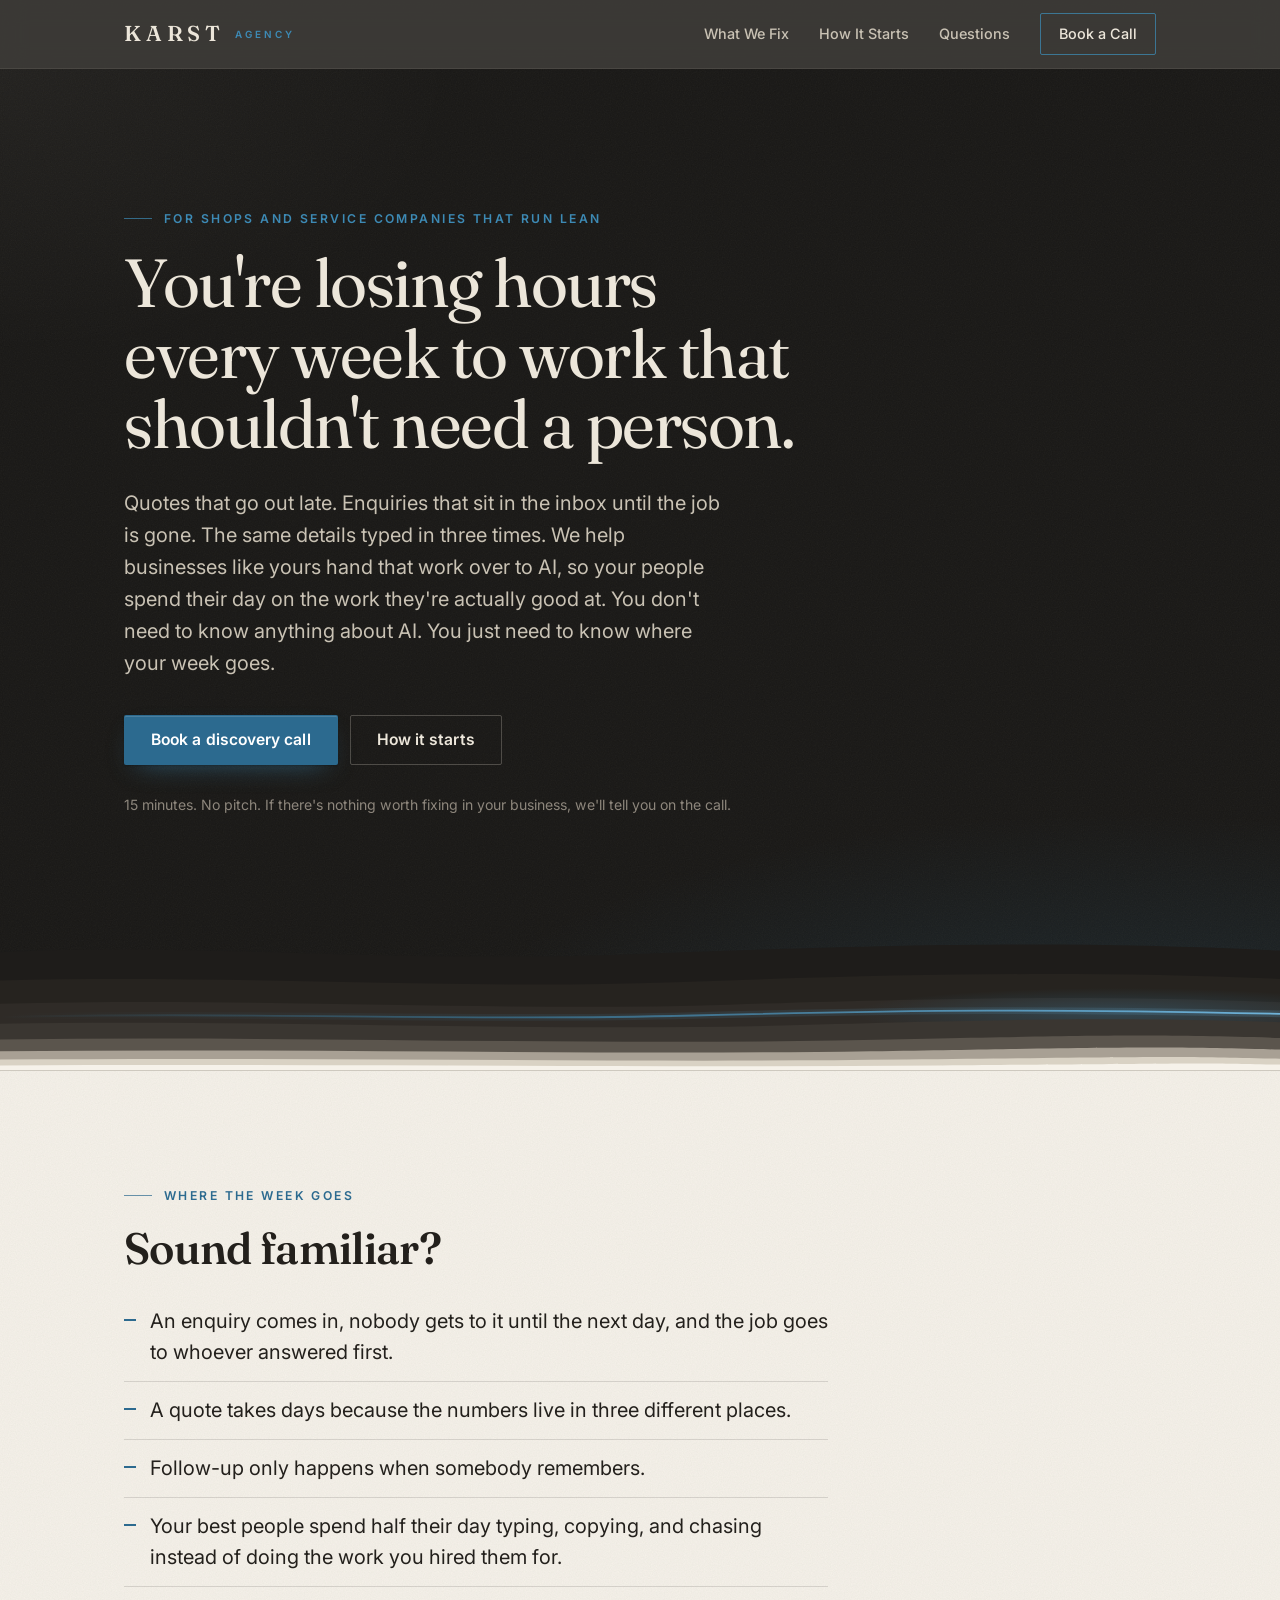
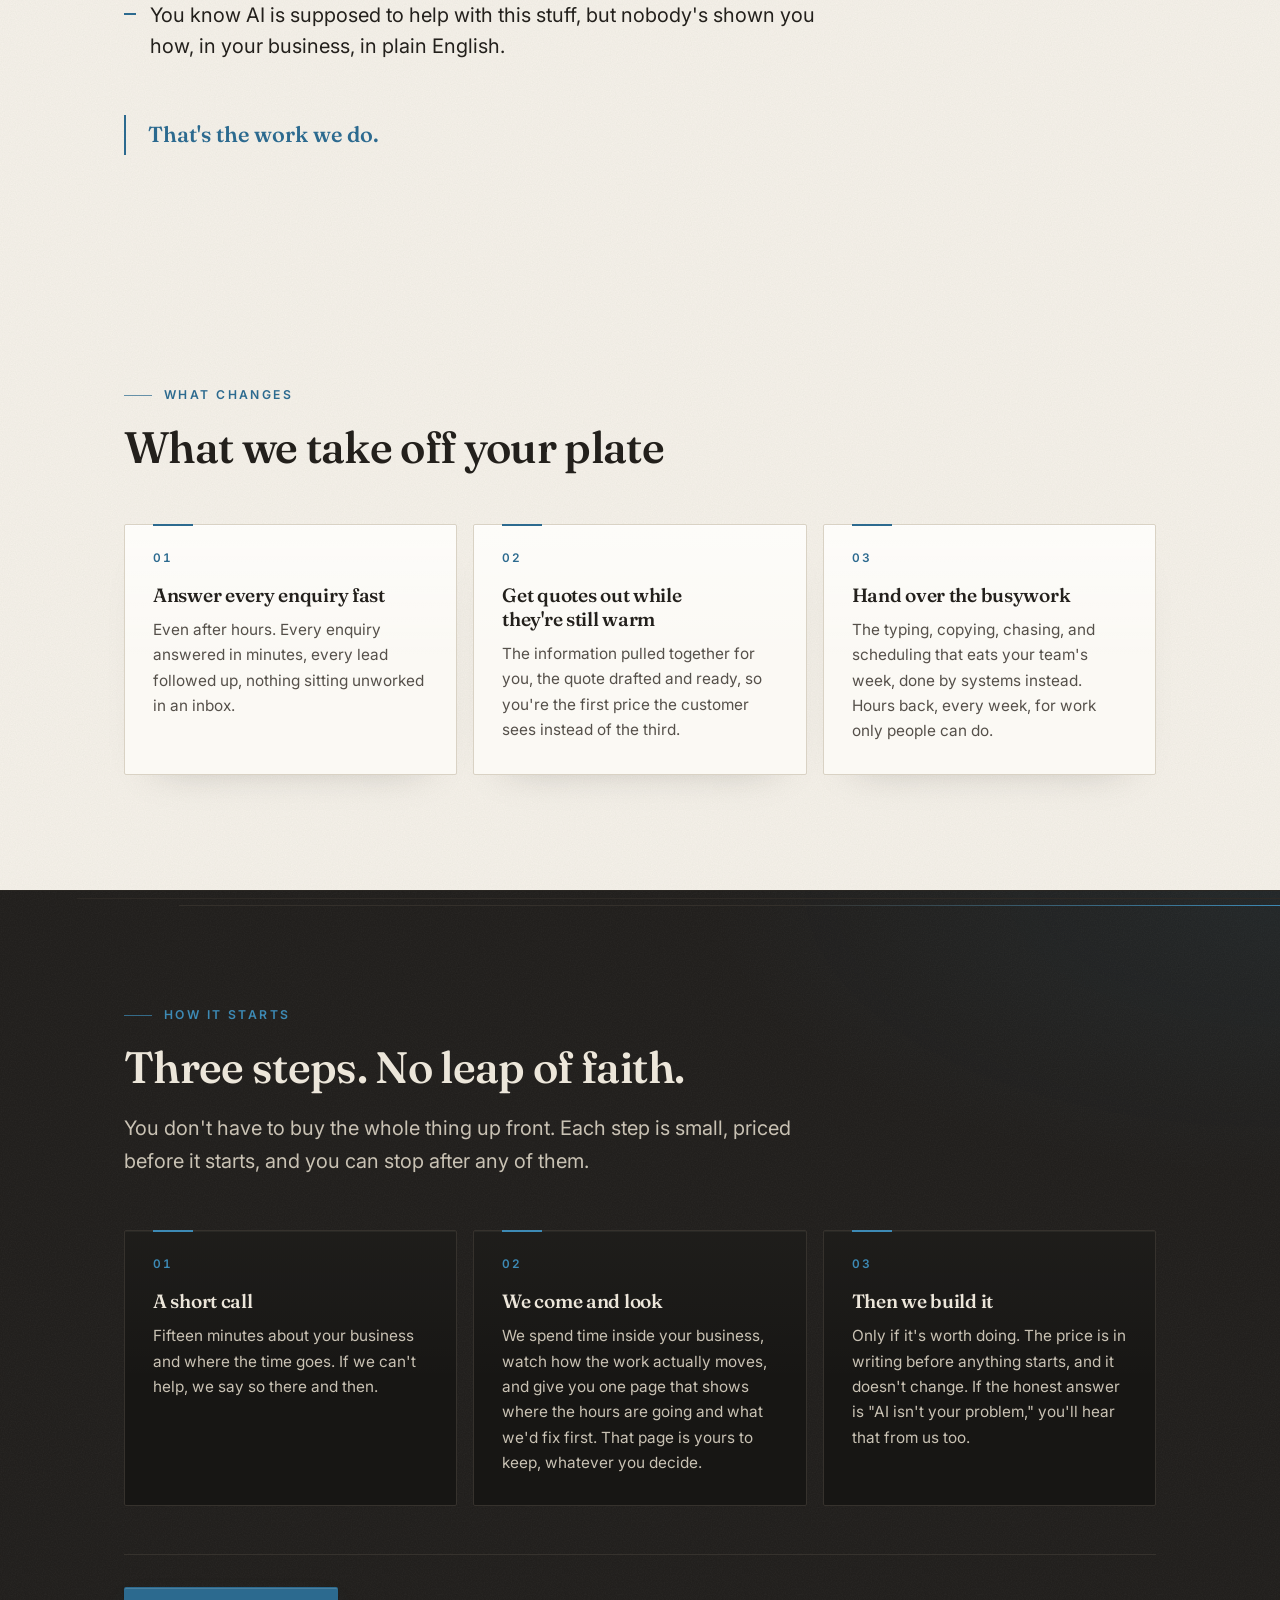
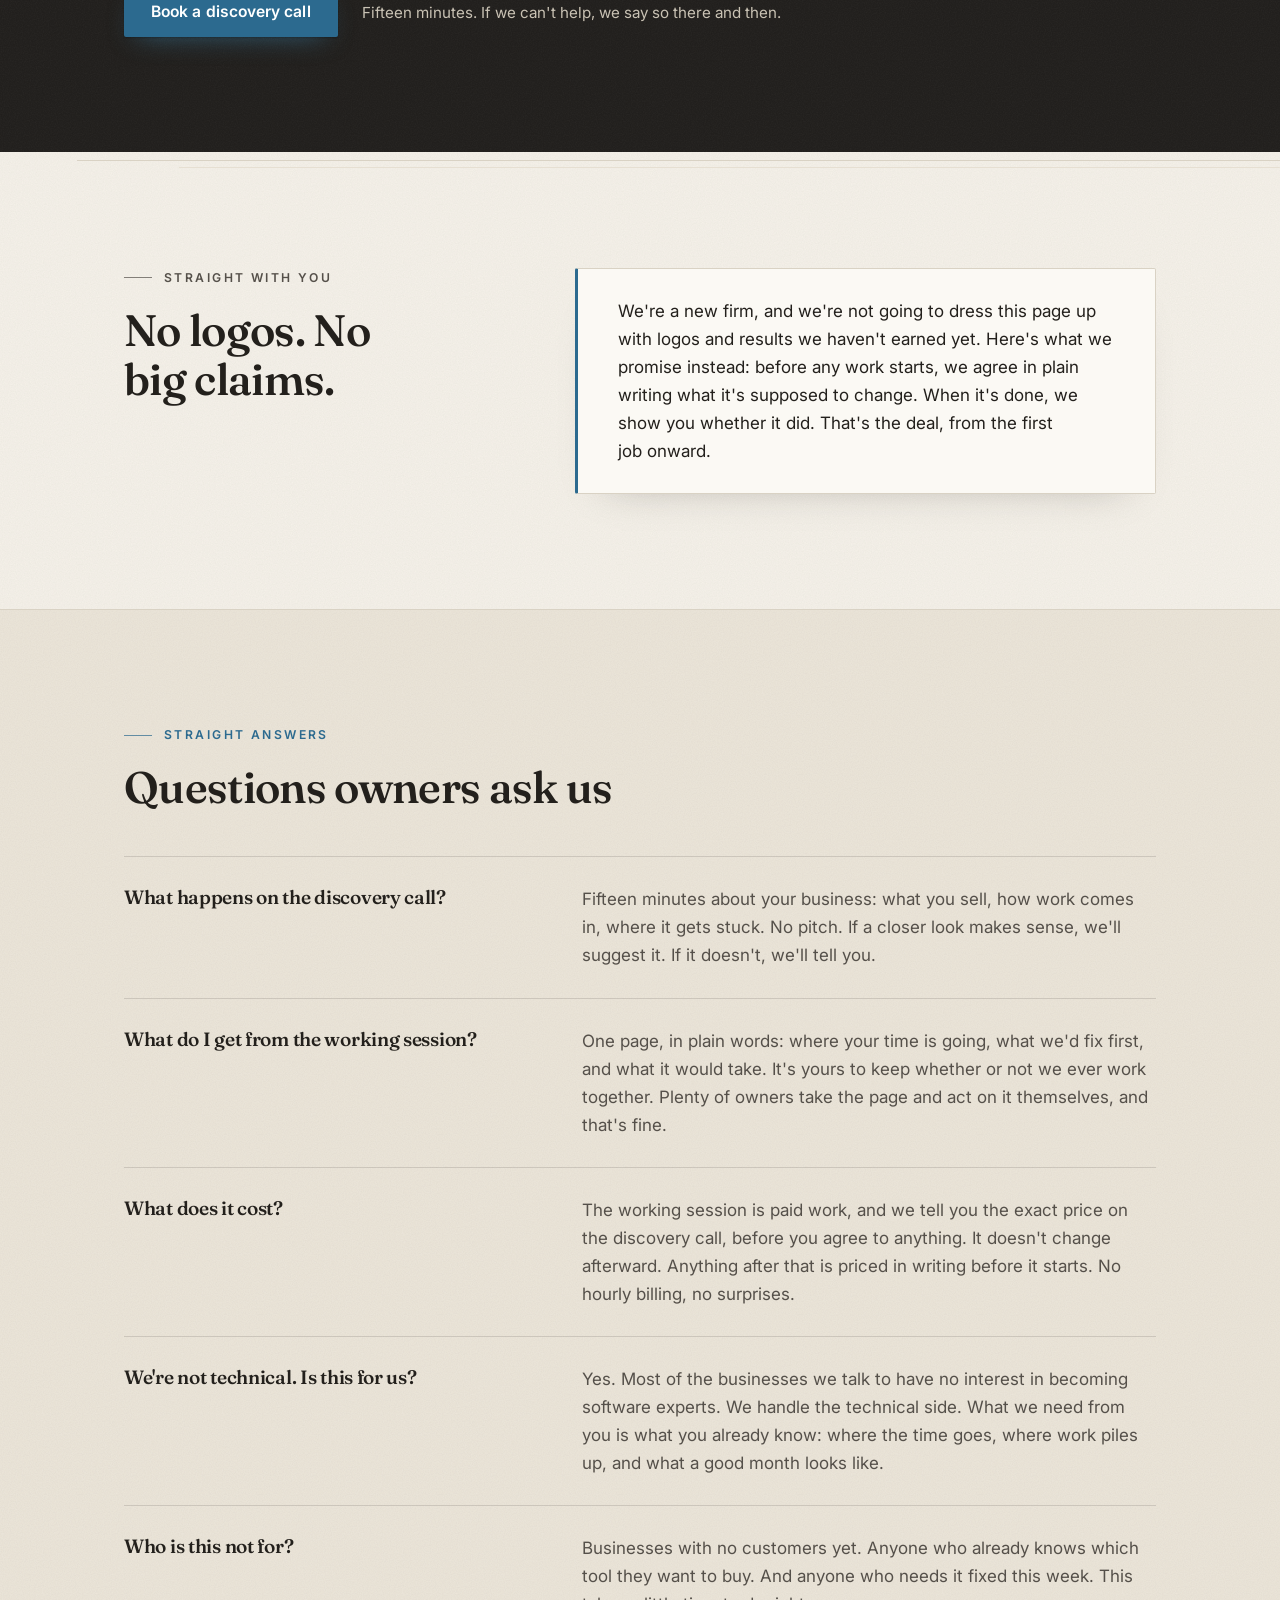
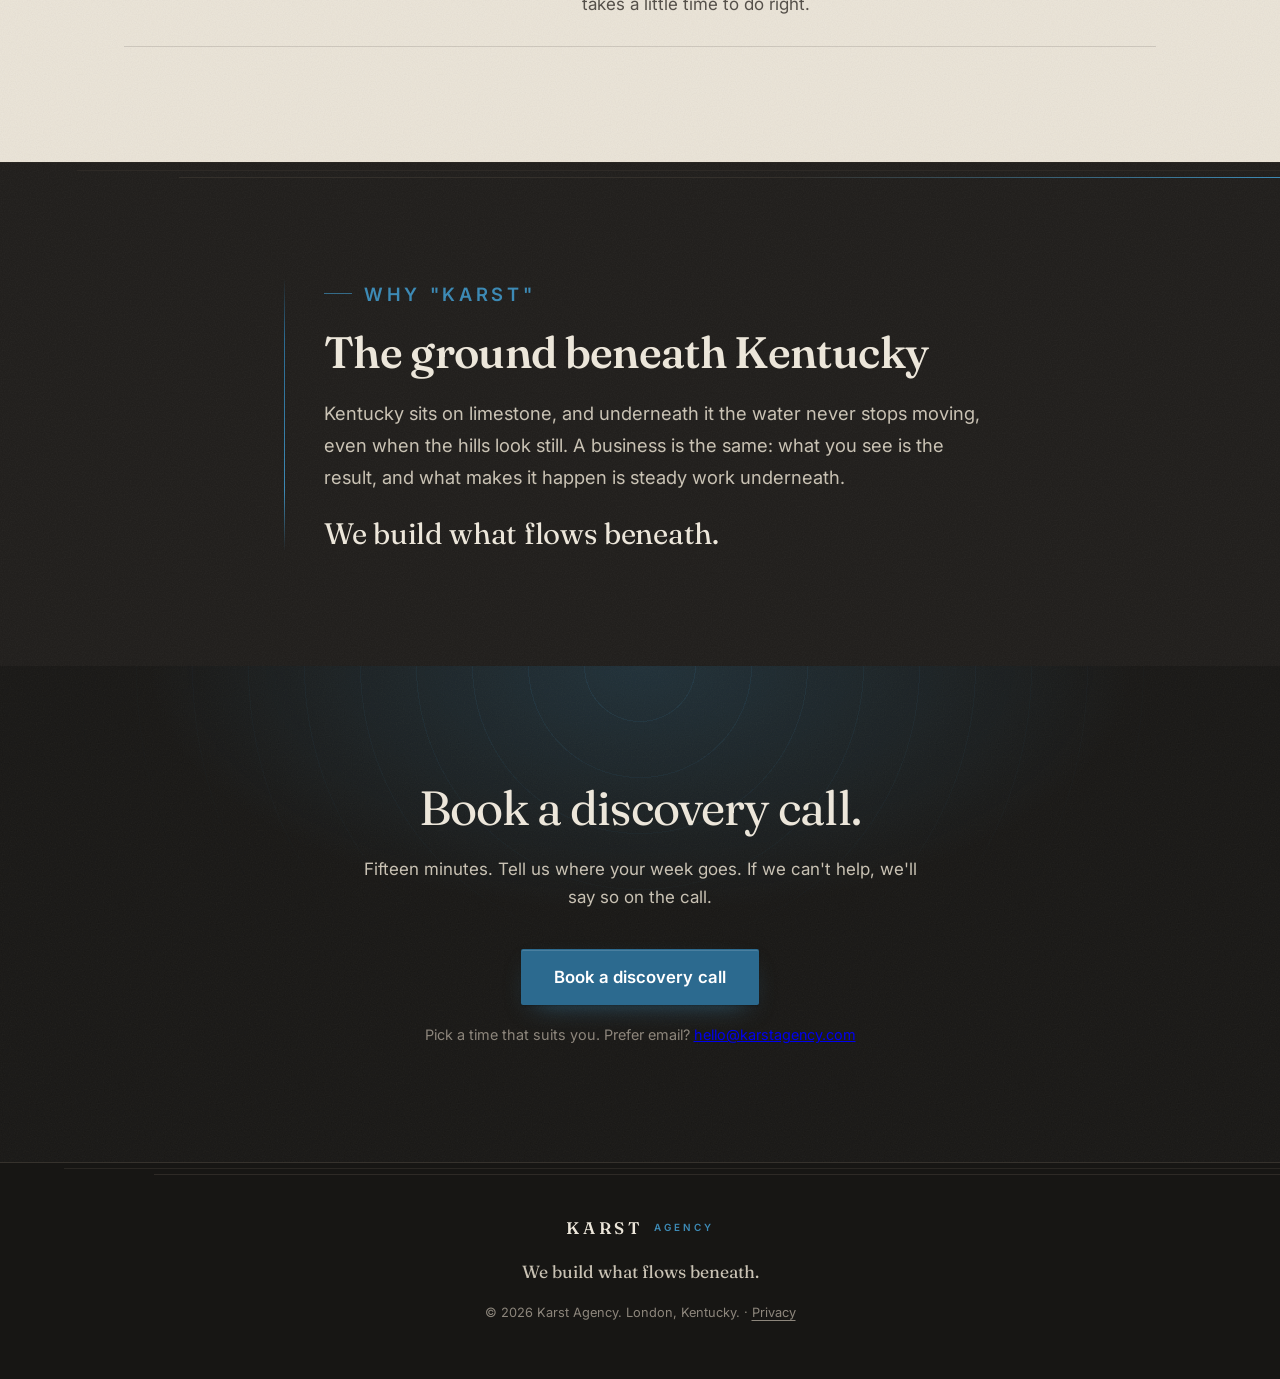
==== index.html @ f6642bdc "Rewrite site copy: pain-first, plain language, sell the call not the process" ====
<!DOCTYPE html>
<html lang="en">
<head>
<!-- Google tag (gtag.js) -->
<script async src="https://www.googletagmanager.com/gtag/js?id=G-68YP1T98BY"></script>
<script>
  window.dataLayer = window.dataLayer || [];
  function gtag(){dataLayer.push(arguments);}
  gtag('js', new Date());
  gtag('config', 'G-68YP1T98BY');
</script>
<meta charset="UTF-8">
<meta name="viewport" content="width=device-width, initial-scale=1.0">
<title>Karst Agency | AI help for shops and service companies</title>
<meta name="description" content="You're losing hours every week to work that shouldn't need a person. Karst helps shops and service companies hand the typing, chasing, and slow follow-up to AI. Book a 15-minute discovery call.">
<link rel="icon" type="image/svg+xml" href="favicon.svg">
<link rel="apple-touch-icon" href="apple-touch-icon.png">
<meta property="og:type" content="website">
<meta property="og:url" content="https://karstagency.com/">
<meta property="og:site_name" content="Karst Agency">
<meta property="og:title" content="Karst Agency | AI help for shops and service companies">
<meta property="og:description" content="You're losing hours every week to work that shouldn't need a person. Karst helps shops and service companies hand the typing, chasing, and slow follow-up to AI. Book a 15-minute discovery call.">
<meta property="og:image" content="https://karstagency.com/og-image.png">
<meta name="twitter:card" content="summary_large_image">
<script type="application/ld+json">
{
  "@context": "https://schema.org",
  "@type": "ProfessionalService",
  "name": "Karst Agency",
  "url": "https://karstagency.com/",
  "description": "Karst helps shops and service companies hand the typing, chasing, and slow follow-up to AI, so their people spend the day on the work they're good at.",
  "slogan": "We build what flows beneath",
  "email": "hello@karstagency.com",
  "address": {
    "@type": "PostalAddress",
    "addressLocality": "London",
    "addressRegion": "KY",
    "addressCountry": "US"
  },
  "areaServed": "United States",
  "knowsAbout": [
    "AI consulting",
    "Workflow audit",
    "AI implementation",
    "Business process automation",
    "Lead generation systems"
  ]
}
</script>
<script type="application/ld+json">
{
  "@context": "https://schema.org",
  "@type": "FAQPage",
  "mainEntity": [
    {
      "@type": "Question",
      "name": "What happens on the discovery call?",
      "acceptedAnswer": {
        "@type": "Answer",
        "text": "Fifteen minutes about your business: what you sell, how work comes in, where it gets stuck. No pitch. If a closer look makes sense, we'll suggest it. If it doesn't, we'll tell you."
      }
    },
    {
      "@type": "Question",
      "name": "What do I get from the working session?",
      "acceptedAnswer": {
        "@type": "Answer",
        "text": "One page, in plain words: where your time is going, what we'd fix first, and what it would take. It's yours to keep whether or not we ever work together. Plenty of owners take the page and act on it themselves, and that's fine."
      }
    },
    {
      "@type": "Question",
      "name": "What does it cost?",
      "acceptedAnswer": {
        "@type": "Answer",
        "text": "The working session is paid work, and we tell you the exact price on the discovery call, before you agree to anything. It doesn't change afterward. Anything after that is priced in writing before it starts. No hourly billing, no surprises."
      }
    },
    {
      "@type": "Question",
      "name": "We're not technical. Is this for us?",
      "acceptedAnswer": {
        "@type": "Answer",
        "text": "Yes. Most of the businesses we talk to have no interest in becoming software experts. We handle the technical side. What we need from you is what you already know: where the time goes, where work piles up, and what a good month looks like."
      }
    },
    {
      "@type": "Question",
      "name": "Who is this not for?",
      "acceptedAnswer": {
        "@type": "Answer",
        "text": "Businesses with no customers yet. Anyone who already knows which tool they want to buy. And anyone who needs it fixed this week. This takes a little time to do right."
      }
    }
  ]
}
</script>
<link rel="preconnect" href="https://fonts.googleapis.com">
<link rel="preconnect" href="https://fonts.gstatic.com" crossorigin>
<link href="https://fonts.googleapis.com/css2?family=Fraunces:opsz,wght@9..144,400;9..144,560&family=Inter:wght@400;500;600&display=swap" rel="stylesheet">
<link rel="stylesheet" href="styles.css">
</head>
<body>

<header class="site-header">
  <div class="wrap header-inner">
    <a class="wordmark" href="#top">KARST<span class="wordmark-sub">AGENCY</span></a>
    <nav>
      <a href="#help">What We Fix</a>
      <a href="#start">How It Starts</a>
      <a href="#faq">Questions</a>
      <a class="nav-cta" href="https://calendly.com/karstagency/discovery-call">Book a Call</a>
    </nav>
  </div>
</header>

<main id="top">

  <section class="hero">
    <div class="wrap">
      <p class="eyebrow">For shops and service companies that run lean</p>
      <h1>You're losing hours every week to work that shouldn't need a person.</h1>
      <p class="hero-sub">Quotes that go out late. Enquiries that sit in the inbox until the job is gone. The same details typed in three times. We help businesses like yours hand that work over to AI, so your people spend their day on the work they're actually good at. You don't need to know anything about AI. You just need to know where your week goes.</p>
      <div class="hero-ctas">
        <a class="btn btn-primary" href="https://calendly.com/karstagency/discovery-call">Book a discovery call</a>
        <a class="btn btn-ghost" href="#start">How it starts</a>
      </div>
      <p class="hero-note">15 minutes. No pitch. If there's nothing worth fixing in your business, we'll tell you on the call.</p>
    </div>
    <div class="strata" aria-hidden="true">
      <svg viewBox="0 0 1440 200" preserveAspectRatio="none" focusable="false">
        <defs>
          <linearGradient id="strata-vein" x1="0" y1="0" x2="1" y2="0">
            <stop offset="0" stop-color="#3d8ab5" stop-opacity="0"/>
            <stop offset=".4" stop-color="#3d8ab5" stop-opacity=".55"/>
            <stop offset="1" stop-color="#6fb3d9"/>
          </linearGradient>
          <linearGradient id="strata-flow" x1="0" y1="0" x2="1" y2="0">
            <stop offset=".2" stop-color="#cfe6f3" stop-opacity="0"/>
            <stop offset="1" stop-color="#cfe6f3"/>
          </linearGradient>
          <radialGradient id="strata-pool" cx=".5" cy=".5" r=".5">
            <stop offset="0" stop-color="#3d8ab5" stop-opacity=".28"/>
            <stop offset="1" stop-color="#3d8ab5" stop-opacity="0"/>
          </radialGradient>
        </defs>
        <path fill="#1e1c1a" d="M0,58 C240,46 420,72 720,60 S1200,44 1440,56 V200 H0 Z"/>
        <path fill="#26231f" d="M0,92 C260,84 500,104 760,94 S1220,80 1440,90 V200 H0 Z"/>
        <path fill="#2f2b27" d="M0,120 C300,112 560,130 820,121 S1240,110 1440,118 V200 H0 Z"/>
        <ellipse fill="url(#strata-pool)" cx="1260" cy="131" rx="300" ry="30"/>
        <path fill="#3a3631" d="M0,144 C280,138 600,154 880,146 S1260,136 1440,142 V200 H0 Z"/>
        <path fill="#5b554d" d="M0,163 C320,158 640,170 940,164 S1280,156 1440,161 V200 H0 Z"/>
        <path fill="#a8a094" d="M0,177 C340,173 680,182 980,177 S1300,171 1440,175 V200 H0 Z"/>
        <path fill="#d9d2c4" d="M0,187 C360,184 700,191 1020,187 S1320,183 1440,186 V200 H0 Z"/>
        <path fill="#f6f2ea" d="M0,194 C380,192 720,197 1060,194 S1340,191 1440,193 V200 H0 Z"/>
        <path fill="none" stroke="url(#strata-vein)" stroke-width="8" stroke-opacity=".18" d="M0,136 C260,129 520,141 780,134 S1180,126 1440,132"/>
        <path fill="none" stroke="url(#strata-vein)" stroke-width="2.2" d="M0,136 C260,129 520,141 780,134 S1180,126 1440,132"/>
        <path class="strata-flow" fill="none" stroke="url(#strata-flow)" stroke-width="2.2" stroke-linecap="round" pathLength="100" d="M0,136 C260,129 520,141 780,134 S1180,126 1440,132"/>
      </svg>
    </div>
  </section>

  <section class="section problem" id="familiar">
    <div class="wrap">
      <p class="eyebrow">Where the week goes</p>
      <h2>Sound familiar?</h2>

      <ul class="pain-list">
        <li>An enquiry comes in, nobody gets to it until the next day, and the job goes to whoever answered first.</li>
        <li>A quote takes days because the numbers live in three different places.</li>
        <li>Follow-up only happens when somebody remembers.</li>
        <li>Your best people spend half their day typing, copying, and chasing instead of doing the work you hired them for.</li>
        <li>You know AI is supposed to help with this stuff, but nobody's shown you how, in your business, in plain English.</li>
      </ul>

      <p class="grading"><strong>That's the work we do.</strong></p>
    </div>
  </section>

  <section class="section" id="help">
    <div class="wrap">
      <p class="eyebrow">What changes</p>
      <h2>What we take off your plate</h2>

      <div class="systems-grid three">
        <article class="system-card light">
          <h3>Answer every enquiry fast</h3>
          <p>Even after hours. Every enquiry answered in minutes, every lead followed up, nothing sitting unworked in an inbox.</p>
        </article>
        <article class="system-card light">
          <h3>Get quotes out while they're still warm</h3>
          <p>The information pulled together for you, the quote drafted and ready, so you're the first price the customer sees instead of the third.</p>
        </article>
        <article class="system-card light">
          <h3>Hand over the busywork</h3>
          <p>The typing, copying, chasing, and scheduling that eats your team's week, done by systems instead. Hours back, every week, for work only people can do.</p>
        </article>
      </div>
    </div>
  </section>

  <section class="section audit" id="start">
    <div class="wrap">
      <p class="eyebrow">How it starts</p>
      <h2>Three steps. No leap of faith.</h2>
      <p class="section-lede">You don't have to buy the whole thing up front. Each step is small, priced before it starts, and you can stop after any of them.</p>

      <div class="systems-grid three">
        <article class="system-card">
          <h3>A short call</h3>
          <p>Fifteen minutes about your business and where the time goes. If we can't help, we say so there and then.</p>
        </article>
        <article class="system-card">
          <h3>We come and look</h3>
          <p>We spend time inside your business, watch how the work actually moves, and give you one page that shows where the hours are going and what we'd fix first. That page is yours to keep, whatever you decide.</p>
        </article>
        <article class="system-card">
          <h3>Then we build it</h3>
          <p>Only if it's worth doing. The price is in writing before anything starts, and it doesn't change. If the honest answer is "AI isn't your problem," you'll hear that from us too.</p>
        </article>
      </div>

      <div class="audit-cta">
        <a class="btn btn-primary" href="https://calendly.com/karstagency/discovery-call">Book a discovery call</a>
        <span>Fifteen minutes. If we can't help, we say so there and then.</span>
      </div>
    </div>
  </section>

  <section class="section after" id="proof">
    <div class="wrap two-col">
      <div>
        <p class="eyebrow">Straight with you</p>
        <h2>No logos. No big claims.</h2>
      </div>
      <div>
        <p>We're a new firm, and we're not going to dress this page up with logos and results we haven't earned yet. Here's what we promise instead: before any work starts, we agree in plain writing what it's supposed to change. When it's done, we show you whether it did. That's the deal, from the first job onward.</p>
      </div>
    </div>
  </section>

  <section class="section faq" id="faq">
    <div class="wrap narrow">
      <p class="eyebrow">Straight answers</p>
      <h2>Questions owners ask us</h2>

      <div class="faq-item">
        <h3>What happens on the discovery call?</h3>
        <p>Fifteen minutes about your business: what you sell, how work comes in, where it gets stuck. No pitch. If a closer look makes sense, we'll suggest it. If it doesn't, we'll tell you.</p>
      </div>
      <div class="faq-item">
        <h3>What do I get from the working session?</h3>
        <p>One page, in plain words: where your time is going, what we'd fix first, and what it would take. It's yours to keep whether or not we ever work together. Plenty of owners take the page and act on it themselves, and that's fine.</p>
      </div>
      <div class="faq-item">
        <h3>What does it cost?</h3>
        <p>The working session is paid work, and we tell you the exact price on the discovery call, before you agree to anything. It doesn't change afterward. Anything after that is priced in writing before it starts. No hourly billing, no surprises.</p>
      </div>
      <div class="faq-item">
        <h3>We're not technical. Is this for us?</h3>
        <p>Yes. Most of the businesses we talk to have no interest in becoming software experts. We handle the technical side. What we need from you is what you already know: where the time goes, where work piles up, and what a good month looks like.</p>
      </div>
      <div class="faq-item">
        <h3>Who is this not for?</h3>
        <p>Businesses with no customers yet. Anyone who already knows which tool they want to buy. And anyone who needs it fixed this week. This takes a little time to do right.</p>
      </div>
    </div>
  </section>

  <section class="section story" id="story">
    <div class="wrap narrow">
      <p class="eyebrow">Why "Karst"</p>
      <h2>The ground beneath Kentucky</h2>
      <p>Kentucky sits on limestone, and underneath it the water never stops moving, even when the hills look still. A business is the same: what you see is the result, and what makes it happen is steady work underneath. <span class="story-tagline">We build what flows beneath.</span></p>
    </div>
  </section>

  <section class="section contact" id="contact">
    <div class="wrap narrow center">
      <h2>Book a discovery call.</h2>
      <p>Fifteen minutes. Tell us where your week goes. If we can't help, we'll say so on the call.</p>
      <a class="btn btn-primary" href="https://calendly.com/karstagency/discovery-call">Book a discovery call</a>
      <p class="hero-note">Pick a time that suits you. Prefer email? <a href="mailto:hello@karstagency.com">hello@karstagency.com</a></p>
    </div>
  </section>

</main>

<footer class="site-footer">
  <div class="wrap footer-inner">
    <span class="wordmark small">KARST<span class="wordmark-sub">AGENCY</span></span>
    <p>We build what flows beneath.</p>
    <p class="footer-fine">© 2026 Karst Agency. London, Kentucky. · <a href="privacy.html">Privacy</a></p>
  </div>
</footer>

</body>
</html>
---- styles.css ----
/* ==========================================================
   KARST: base tokens
   Existing variables unchanged; new ones marked NEW.
   ========================================================== */
:root {
  --stone-950: #171614;
  --stone-900: #1e1c1a;
  --stone-800: #2a2724;
  --stone-700: #3a3631;
  --stone-400: #8d867c;
  --limestone: #ece6da;
  --limestone-dim: #c9c2b4;
  --paper: #f6f2ea;
  --ink: #23201c;
  --ink-soft: #55504a;
  --spring: #3d8ab5;
  --spring-deep: #2c6a8f;
  --line: #d9d2c4;
  --line-dark: #36322d;

  /* NEW */
  --spring-ink: #22587a;        /* button hover: keeps white text >= 7:1 */
  --spring-pale: #a7cde2;       /* spring light on dark (h1 turn) */
  --ledger: #fbf9f4;            /* record panel on paper */
  --hair-light: rgba(236, 230, 218, 0.12);
  --hair-ink: rgba(35, 32, 28, 0.14);

  --fs-h1: clamp(2.4rem, 1.35rem + 4.2vw, 4.25rem);
  --fs-h2: clamp(1.8rem, 1.25rem + 2.1vw, 2.75rem);
  --fs-h3: 1.22rem;
  --fs-lead: clamp(1.08rem, 1rem + 0.35vw, 1.25rem);
  --fs-callout: clamp(1.14rem, 1rem + 0.5vw, 1.36rem);

  --space-section: clamp(72px, 9vw, 120px);
  --radius: 2px;

  /* Limestone grain: inline SVG noise, no external asset */
  --grain-paper: url("data:image/svg+xml,%3Csvg xmlns='http://www.w3.org/2000/svg' width='180' height='180'%3E%3Cfilter id='g'%3E%3CfeTurbulence type='fractalNoise' baseFrequency='.85' numOctaves='2' stitchTiles='stitch'/%3E%3CfeColorMatrix values='0 0 0 0 .14 0 0 0 0 .12 0 0 0 0 .1 0 0 0 .07 0'/%3E%3C/filter%3E%3Crect width='100%25' height='100%25' filter='url(%23g)'/%3E%3C/svg%3E");
  --grain-stone: url("data:image/svg+xml,%3Csvg xmlns='http://www.w3.org/2000/svg' width='180' height='180'%3E%3Cfilter id='g'%3E%3CfeTurbulence type='fractalNoise' baseFrequency='.85' numOctaves='2' stitchTiles='stitch'/%3E%3CfeColorMatrix values='0 0 0 0 .93 0 0 0 0 .9 0 0 0 0 .84 0 0 0 .05 0'/%3E%3C/filter%3E%3Crect width='100%25' height='100%25' filter='url(%23g)'/%3E%3C/svg%3E");
}

/* ==========================================================
   Base / typography   [rank 2]
   ========================================================== */
* { margin: 0; padding: 0; box-sizing: border-box; }

html {
  scroll-behavior: smooth;
  scroll-padding-top: 84px;          /* anchors land below the sticky header */
  -webkit-text-size-adjust: 100%;
}

body {
  font-family: "Inter", -apple-system, "Segoe UI", Roboto, Helvetica, Arial, sans-serif;
  color: var(--ink);
  background: var(--grain-paper), var(--paper);
  line-height: 1.65;
  font-size: 17px;
  -webkit-font-smoothing: antialiased;
  -moz-osx-font-smoothing: grayscale;
  overflow-x: hidden;
}

::selection { background: rgba(61, 138, 181, 0.28); }

:focus-visible {
  outline: 2px solid var(--spring);
  outline-offset: 3px;
  border-radius: var(--radius);
}

.wrap { max-width: 1080px; margin: 0 auto; padding: 0 24px; }
.wrap.narrow { max-width: 760px; }
.center { text-align: center; }

h1, h2, h3 {
  font-family: "Fraunces", Georgia, "Times New Roman", serif;
  font-weight: 560;
  font-optical-sizing: auto;
  line-height: 1.12;
  letter-spacing: -0.015em;
  text-wrap: balance;
}

h2 { font-size: var(--fs-h2); margin-bottom: 20px; }
h3 { font-size: var(--fs-h3); line-height: 1.25; }

p { margin-bottom: 16px; text-wrap: pretty; }
p:last-child { margin-bottom: 0; }

.eyebrow {
  display: flex; align-items: center; gap: 12px;
  font-size: 0.76rem;
  font-weight: 600;
  letter-spacing: 0.2em;
  text-transform: uppercase;
  color: var(--spring-deep);
  margin-bottom: 18px;
}
.eyebrow::before {
  content: "";
  flex: none;
  width: 28px; height: 1px;
  background: currentColor;
  opacity: 0.7;
}

/* ==========================================================
   Header
   ========================================================== */
.site-header {
  position: sticky; top: 0; z-index: 20;
  background: rgba(23, 22, 20, 0.97);
  border-bottom: 1px solid rgba(236, 230, 218, 0.08);
}
@supports ((-webkit-backdrop-filter: blur(1px)) or (backdrop-filter: blur(1px))) {
  .site-header {
    background: rgba(23, 22, 20, 0.84);
    -webkit-backdrop-filter: saturate(140%) blur(12px);
    backdrop-filter: saturate(140%) blur(12px);
  }
}
.header-inner {
  display: flex; align-items: center; justify-content: space-between;
  gap: 16px;
  padding-top: 12px; padding-bottom: 12px;
}
.wordmark {
  font-family: "Fraunces", Georgia, serif;
  font-size: 1.35rem; font-weight: 560; letter-spacing: 0.22em;
  color: var(--limestone); text-decoration: none;
  white-space: nowrap;
}
.wordmark-sub {
  font-family: "Inter", sans-serif;
  font-size: 0.62rem; font-weight: 600; letter-spacing: 0.3em;
  color: var(--spring); margin-left: 10px; vertical-align: 3px;
}
.wordmark.small { font-size: 1.05rem; }

.site-header nav { display: flex; gap: 30px; align-items: center; }
.site-header nav a {
  color: var(--limestone-dim); text-decoration: none;
  font-size: 0.9rem; font-weight: 500;
  padding: 10px 0;
  transition: color 0.2s ease;
}
.site-header nav a:hover { color: var(--limestone); }
.site-header nav a.nav-cta {
  display: inline-flex; align-items: center;
  min-height: 42px;
  padding: 0 18px;
  border: 1px solid rgba(61, 138, 181, 0.75);
  border-radius: var(--radius);
  color: var(--limestone);
  transition: background-color 0.2s ease, border-color 0.2s ease;
}
.site-header nav a.nav-cta:hover { background: var(--spring-deep); border-color: var(--spring-deep); }

/* ==========================================================
   Hero   [rank 1]
   ========================================================== */
.hero {
  position: relative;
  overflow: hidden;
  color: var(--limestone);
  padding: clamp(72px, 11vw, 140px) 0 0;
  background:
    radial-gradient(70rem 26rem at 88% 100%, rgba(61, 138, 181, 0.16), transparent 62%),
    radial-gradient(48rem 30rem at 0% 0%, rgba(236, 230, 218, 0.045), transparent 60%),
    var(--grain-stone),
    var(--stone-950);
}
.hero .eyebrow { color: var(--spring); }

.hero h1 {
  font-size: var(--fs-h1);
  font-weight: 400;                   /* display cut: already loaded, no new font weight */
  line-height: 1.04;
  letter-spacing: -0.022em;
  color: var(--limestone);
  max-width: 17ch;
  margin-bottom: 28px;
}
.h1-turn {                            /* optional hook A */
  display: block;
  color: var(--spring-pale);
}

.hero-sub {
  font-size: var(--fs-lead);
  line-height: 1.6;
  color: var(--limestone-dim);
  max-width: 38rem;
  margin-bottom: 36px;
}
.hero-ctas { display: flex; gap: 12px; flex-wrap: wrap; margin-bottom: 0; }

.hero-icp {
  max-width: 40rem;
  margin-top: 48px;
  padding-top: 24px;
  border-top: 1px solid var(--hair-light);
  font-size: 0.98rem;
  color: var(--limestone);
  margin-bottom: 8px;
}
.hero-note { font-size: 0.88rem; color: var(--stone-400); }
.hero .hero-note { max-width: 40rem; }

/* Strata cross-section (SVG, see HTML swap) */
.strata {
  position: relative;
  margin-top: clamp(48px, 7vw, 88px);
  line-height: 0;
}
.strata svg {
  display: block;
  width: 100%;
  height: clamp(96px, 13vw, 190px);
}
.strata-flow {
  stroke-dasharray: 7 93;
  animation: strata-flow 11s linear infinite;   /* the page's one motion */
}
@keyframes strata-flow {
  from { stroke-dashoffset: 100; }
  to   { stroke-dashoffset: 0; }
}

/* ==========================================================
   Buttons   [rank 5]
   ========================================================== */
.btn {
  display: inline-flex; align-items: center; justify-content: center;
  min-height: 50px;
  padding: 0 26px;
  border: 1px solid transparent;
  border-radius: var(--radius);
  font-weight: 600; font-size: 0.98rem; line-height: 1.25;
  letter-spacing: 0.005em;
  text-align: center;
  text-decoration: none;
  transition: background-color 0.2s ease, border-color 0.2s ease, box-shadow 0.2s ease;
}
.btn-primary {
  background: var(--spring-deep);
  color: #fff;
  box-shadow:
    inset 0 1px 0 rgba(255, 255, 255, 0.14),
    0 1px 2px rgba(0, 0, 0, 0.25),
    0 10px 28px -14px rgba(61, 138, 181, 0.7);
}
.btn-primary:hover {
  background: var(--spring-ink);
  box-shadow:
    inset 0 1px 0 rgba(255, 255, 255, 0.1),
    0 1px 2px rgba(0, 0, 0, 0.3),
    0 14px 32px -14px rgba(61, 138, 181, 0.8);
}
.btn-ghost {
  border-color: rgba(236, 230, 218, 0.24);
  color: var(--limestone);
  background: transparent;
}
.btn-ghost:hover { border-color: var(--spring); background: rgba(61, 138, 181, 0.08); }

/* ==========================================================
   Sections: rhythm + bedding-plane edges   [rank 3]
   ========================================================== */
.section { position: relative; padding: var(--space-section) 0; }
.section-lede { font-size: var(--fs-lead); color: var(--ink-soft); max-width: 42rem; }

/* Bedding plane, dark side (paper → underground): staggered hairlines,
   water shows on the deepest one. Used on .audit and .story. */
.audit::before,
.story::before,
.site-footer::before {
  content: "";
  position: absolute; left: 0; right: 0; top: 0;
  height: 20px;
  pointer-events: none;
  background:
    linear-gradient(90deg, rgba(61, 138, 181, 0), var(--spring)) right 0 top 15px / 38% 1px no-repeat,
    linear-gradient(#34302b, #34302b) right 0 top 15px / 86% 1px no-repeat,
    linear-gradient(#2e2a26, #2e2a26) right 0 top 8px / 94% 1px no-repeat,
    linear-gradient(#2a2723, #2a2723) 0 0 / 100% 1px no-repeat;
}
.site-footer::before {           /* footer: same plane, no water */
  background:
    linear-gradient(#2e2a26, #2e2a26) right 0 top 12px / 88% 1px no-repeat,
    linear-gradient(#2a2723, #2a2723) right 0 top 6px / 95% 1px no-repeat,
    linear-gradient(var(--line-dark), var(--line-dark)) 0 0 / 100% 1px no-repeat;
}

/* Bedding plane, light side (underground → paper). Used on .after. */
.after::before {
  content: "";
  position: absolute; left: 0; right: 0; top: 0;
  height: 20px;
  pointer-events: none;
  background:
    linear-gradient(#e6dfd2, #e6dfd2) right 0 top 15px / 86% 1px no-repeat,
    linear-gradient(var(--line), var(--line)) right 0 top 8px / 94% 1px no-repeat;
}

.two-col {
  display: grid;
  grid-template-columns: minmax(0, 1fr) minmax(0, 1.55fr);
  gap: clamp(32px, 6vw, 88px);
  align-items: start;
}
.two-col > div:first-child { position: sticky; top: 112px; }
.two-col h2 { margin-bottom: 0; }
.two-col p { color: var(--ink-soft); max-width: 36em; }

/* Problem */
.problem { border-bottom: 0; }
.problem .two-col > div:last-child > p:first-child {
  font-size: var(--fs-lead);
  line-height: 1.6;
  color: var(--ink);
}

/* Callout: the page's key sentences (problem + offer) */
p.grading {
  margin-top: 40px;
  padding: 4px 0 4px 22px;
  border-left: 2px solid var(--spring-deep);
  font-family: "Fraunces", Georgia, serif;
  font-weight: 400;
  font-size: var(--fs-callout);
  line-height: 1.45;
  color: var(--ink);
}
.grading strong { font-weight: 560; color: var(--spring-deep); }

/* ==========================================================
   Offer (.audit) + cards   [rank 4]
   ========================================================== */
.audit {
  color: var(--limestone);
  background:
    radial-gradient(60rem 30rem at 100% 0%, rgba(61, 138, 181, 0.08), transparent 60%),
    var(--grain-stone),
    var(--stone-900);
}
.audit .eyebrow { color: var(--spring); }
.audit h2 { color: var(--limestone); max-width: 24ch; }
.audit .section-lede { color: var(--limestone-dim); }

.systems-grid {
  display: grid;
  grid-template-columns: repeat(2, minmax(0, 1fr));
  gap: 16px;
  margin-top: 52px;
  counter-reset: card;
}
.system-card {
  position: relative;
  counter-increment: card;
  padding: 28px 28px 30px;
  border: 1px solid var(--line-dark);
  border-radius: var(--radius);
  background:
    linear-gradient(180deg, rgba(236, 230, 218, 0.035), rgba(236, 230, 218, 0) 55%),
    var(--stone-950);
  box-shadow: inset 0 1px 0 rgba(236, 230, 218, 0.05);
}
.system-card::before {                 /* 01–04: decorative numerals */
  content: counter(card, decimal-leading-zero);
  display: block;
  margin-bottom: 18px;
  font-family: "Inter", sans-serif;
  font-size: 0.74rem; font-weight: 600; letter-spacing: 0.18em;
  line-height: 1;
  font-variant-numeric: tabular-nums;
  color: var(--spring);
}
.system-card::after {                  /* water-mark on the top edge */
  content: "";
  position: absolute; top: -1px; left: 28px;
  width: 40px; height: 2px;
  background: var(--spring);
}
.system-card h3 { color: var(--limestone); font-size: 1.2rem; margin-bottom: 10px; }
.system-card p { font-size: 0.96rem; line-height: 1.65; color: var(--limestone-dim); margin: 0; }

/* ==========================================================
   Pilot block (.sample): the spring-lit panel   [rank 4]
   ========================================================== */
.sample {
  position: relative;
  display: grid;
  grid-template-columns: minmax(0, 0.9fr) minmax(0, 1.4fr);
  column-gap: clamp(28px, 4vw, 56px);
  margin-top: 16px;
  padding: clamp(28px, 4vw, 48px);
  border: 1px solid rgba(61, 138, 181, 0.38);
  border-radius: var(--radius);
  background:
    radial-gradient(40rem 20rem at 0% 0%, rgba(61, 138, 181, 0.22), transparent 70%),
    linear-gradient(180deg, #1a1f23, #151718);
  box-shadow: 0 30px 60px -40px rgba(0, 0, 0, 0.75);
}
.sample::before {                      /* spring edge */
  content: "";
  position: absolute; left: -1px; top: -1px; bottom: -1px;
  width: 3px;
  background: linear-gradient(180deg, var(--spring), var(--spring-deep));
  border-radius: var(--radius) 0 0 var(--radius);
}
.sample h3 {
  grid-column: 1; grid-row: 1 / span 2;
  font-size: clamp(1.45rem, 1.1rem + 1.2vw, 2rem);
  font-weight: 400;
  line-height: 1.15;
  color: var(--limestone);
  margin: 0;
}
.sample p { grid-column: 2; font-size: 1rem; color: var(--limestone-dim); }
.sample h3 + p { color: var(--limestone); }
.sample p:last-child { margin-bottom: 0; }
.sample strong { color: var(--limestone); }

.audit p.grading {
  max-width: 44rem;
  margin-top: 56px;
  border-left-color: var(--spring);
  color: var(--limestone);
}
.audit .grading strong { color: var(--spring); }

.audit-cta {
  display: flex; flex-wrap: wrap; align-items: center;
  gap: 16px 24px;
  margin-top: 48px;
  padding-top: 32px;
  border-top: 1px solid var(--line-dark);
}
.audit-cta span { color: var(--limestone-dim); font-size: 0.95rem; max-width: 30rem; }

/* ==========================================================
   Proof (.after): the ledger record
   ========================================================== */
.after { border-bottom: 0; }
.after .two-col > div:last-child p {
  font-size: 1.0625rem;
  line-height: 1.75rem;
  color: var(--ink);
  padding: 28px clamp(20px, 4vw, 36px) 28px clamp(22px, 4vw, 40px);
  border: 1px solid var(--line);
  border-left: 3px solid var(--spring-deep);
  border-radius: var(--radius);
  background: var(--ledger);
  box-shadow: 0 20px 40px -32px rgba(35, 32, 28, 0.35);
}

/* ==========================================================
   FAQ: editorial two-column list
   ========================================================== */
.faq {
  border-bottom: 0;
  border-top: 1px solid var(--line);
  background: var(--grain-paper), var(--limestone);
}
.faq .wrap.narrow { max-width: 1080px; }
.faq h2 { margin-bottom: 44px; }
.faq-item {
  display: grid;
  grid-template-columns: minmax(0, 5fr) minmax(0, 7fr);
  gap: 10px 48px;
  margin: 0;
  padding: 28px 0;
  border-top: 1px solid var(--hair-ink);
}
.faq-item:last-child { margin-bottom: 0; border-bottom: 1px solid var(--hair-ink); }
.faq-item h3 { margin: 0; font-size: 1.2rem; }
.faq-item p { margin: 0; color: var(--ink-soft); }

/* ==========================================================
   Story: underground, with the water line   [rank 5]
   ========================================================== */
.story {
  color: var(--limestone);
  background: var(--grain-stone), var(--stone-900);
}
.story .eyebrow { color: var(--spring); }
.story h2 { color: var(--limestone); }
.story .wrap { position: relative; padding-left: 64px; }
.story .wrap::before {
  content: "";
  position: absolute; left: 24px; top: 0; bottom: 0;
  width: 1px;
  background: linear-gradient(180deg,
    rgba(61, 138, 181, 0) 0%,
    var(--spring-deep) 22%,
    var(--spring) 78%,
    rgba(61, 138, 181, 0) 100%);
}
.story p {
  font-size: clamp(1.05rem, 1rem + 0.25vw, 1.15rem);
  line-height: 1.75;
  color: var(--limestone-dim);
}
.story-tagline {                       /* optional hook B */
  display: block;
  margin-top: 22px;
  font-family: "Fraunces", Georgia, serif;
  font-weight: 400;
  font-size: clamp(1.4rem, 1.1rem + 1vw, 1.85rem);
  line-height: 1.2;
  letter-spacing: -0.01em;
  color: var(--limestone);
}

/* ==========================================================
   Contact: where the spring surfaces   [rank 5]
   ========================================================== */
.contact {
  overflow: hidden;
  color: var(--limestone);
  background:
    radial-gradient(44rem 22rem at 50% 0%, rgba(61, 138, 181, 0.22), transparent 70%),
    var(--grain-stone),
    var(--stone-950);
}
.contact::before {                     /* ripples, faded out by mask */
  content: "";
  position: absolute; inset: 0;
  pointer-events: none;
  background: repeating-radial-gradient(circle at 50% 0%,
    rgba(61, 138, 181, 0) 0 55px,
    rgba(61, 138, 181, 0.12) 55px 56px);
  -webkit-mask-image: radial-gradient(ellipse 60% 75% at 50% 0%, #000 0%, transparent 78%);
          mask-image: radial-gradient(ellipse 60% 75% at 50% 0%, #000 0%, transparent 78%);
}
.contact .wrap { position: relative; z-index: 1; }
.contact h2 {
  font-size: clamp(2rem, 1.3rem + 2.6vw, 3rem);
  font-weight: 400;
  line-height: 1.08;
  letter-spacing: -0.02em;
  color: var(--limestone);
  max-width: 20ch;
  margin: 0 auto 22px;
}
.contact p { color: var(--limestone-dim); max-width: 36rem; margin-left: auto; margin-right: auto; }
.contact .btn {
  margin: 22px 0 18px;
  min-height: 56px;
  padding: 0 32px;
  font-size: 1.05rem;
  overflow-wrap: anywhere;
}
.contact .hero-note { padding-bottom: 0; font-size: 0.9rem; color: var(--stone-400); }

/* ==========================================================
   Footer
   ========================================================== */
.site-footer {
  position: relative;
  background: var(--stone-950);
  padding: 52px 0 56px;
}
.footer-inner { text-align: center; }
.site-footer p { color: var(--stone-400); font-size: 0.92rem; margin-top: 10px; }
.site-footer p:not(.footer-fine) {
  font-family: "Fraunces", Georgia, serif;
  font-size: 1.1rem;
  color: var(--limestone-dim);
  margin-top: 14px;
}
.site-footer .footer-fine { font-size: 0.8rem; margin-top: 8px; }

/* ==========================================================
   Responsive
   ========================================================== */
@media (max-width: 860px) {
  .two-col { grid-template-columns: 1fr; gap: 20px; }
  .two-col > div:first-child { position: static; }

  .sample { grid-template-columns: 1fr; }
  .sample h3 { grid-column: auto; grid-row: auto; margin-bottom: 16px; }
  .sample p { grid-column: auto; }

  .faq-item { grid-template-columns: 1fr; gap: 8px; padding: 24px 0; }
}

@media (max-width: 560px) {
  body { font-size: 16px; }
  .wrap { padding: 0 20px; }

  .site-header nav a:not(.nav-cta) { display: none; }
  .wordmark { font-size: 1.2rem; }

  .hero-ctas { flex-direction: column; }
  .hero-ctas .btn { width: 100%; }
  .hero-icp { margin-top: 40px; }

  .systems-grid { grid-template-columns: 1fr; }
  .system-card { padding: 24px 22px 26px; }
  .system-card::after { left: 22px; }

  .audit-cta { flex-direction: column; align-items: stretch; }
  .audit-cta .btn { width: 100%; }

  p.grading { padding-left: 18px; }

  .story .wrap { padding-left: 48px; }
  .story .wrap::before { left: 20px; }

  .contact .btn { width: 100%; padding: 0 16px; font-size: 1rem; }
}

/* ==========================================================
   Reduced motion
   ========================================================== */
@media (prefers-reduced-motion: reduce) {
  html { scroll-behavior: auto; }
  .strata-flow { animation: none; opacity: 0; }
  *, *::before, *::after { transition: none !important; }
}

.site-footer .footer-fine a { color: var(--stone-400); text-decoration: underline; text-underline-offset: 3px; }

/* ==========================================================
   CONSULTANCY REDESIGN DRAFT (2026-11-22): additions only.
   Light cards for use on paper sections, a 3-up grid, and
   the one-page map list inside the session panel.
   ========================================================== */
.systems-grid.three { grid-template-columns: repeat(3, minmax(0, 1fr)); }

.system-card.light {
  border-color: var(--line);
  background:
    linear-gradient(180deg, rgba(255, 255, 255, 0.5), rgba(255, 255, 255, 0) 55%),
    var(--ledger);
  box-shadow: inset 0 1px 0 rgba(255, 255, 255, 0.6), 0 20px 40px -34px rgba(35, 32, 28, 0.35);
}
.system-card.light::before { color: var(--spring-deep); }
.system-card.light::after { background: var(--spring-deep); }
.system-card.light h3 { color: var(--ink); }
.system-card.light p { color: var(--ink-soft); }

.map-list {
  grid-column: 2;
  list-style: none;
  margin: 0 0 16px;
  padding: 0;
}
.map-list li {
  position: relative;
  padding: 7px 0 7px 22px;
  font-size: 1rem;
  line-height: 1.55;
  color: var(--limestone-dim);
  border-bottom: 1px solid var(--hair-light);
}
.map-list li:last-child { border-bottom: 0; }
.map-list li::before {
  content: "";
  position: absolute; left: 0; top: 16px;
  width: 10px; height: 2px;
  background: var(--spring);
}
.map-list strong { color: var(--limestone); font-weight: 600; }

@media (max-width: 860px) {
  .systems-grid.three { grid-template-columns: 1fr; }
  .map-list { grid-column: auto; }
}

/* ==========================================================
   COPY REWRITE (2026-11-22): pain list on paper + hero note
   spacing after the ICP line was removed.
   ========================================================== */
.hero .hero-note { margin-top: 28px; }

.pain-list {
  list-style: none;
  max-width: 44rem;
  margin: 8px 0 0;
  padding: 0;
}
.pain-list li {
  position: relative;
  padding: 13px 0 13px 26px;
  font-size: var(--fs-lead);
  line-height: 1.55;
  color: var(--ink);
  border-bottom: 1px solid var(--hair-ink);
}
.pain-list li:last-child { border-bottom: 0; }
.pain-list li::before {
  content: "";
  position: absolute; left: 0; top: 26px;
  width: 12px; height: 2px;
  background: var(--spring-deep);
}
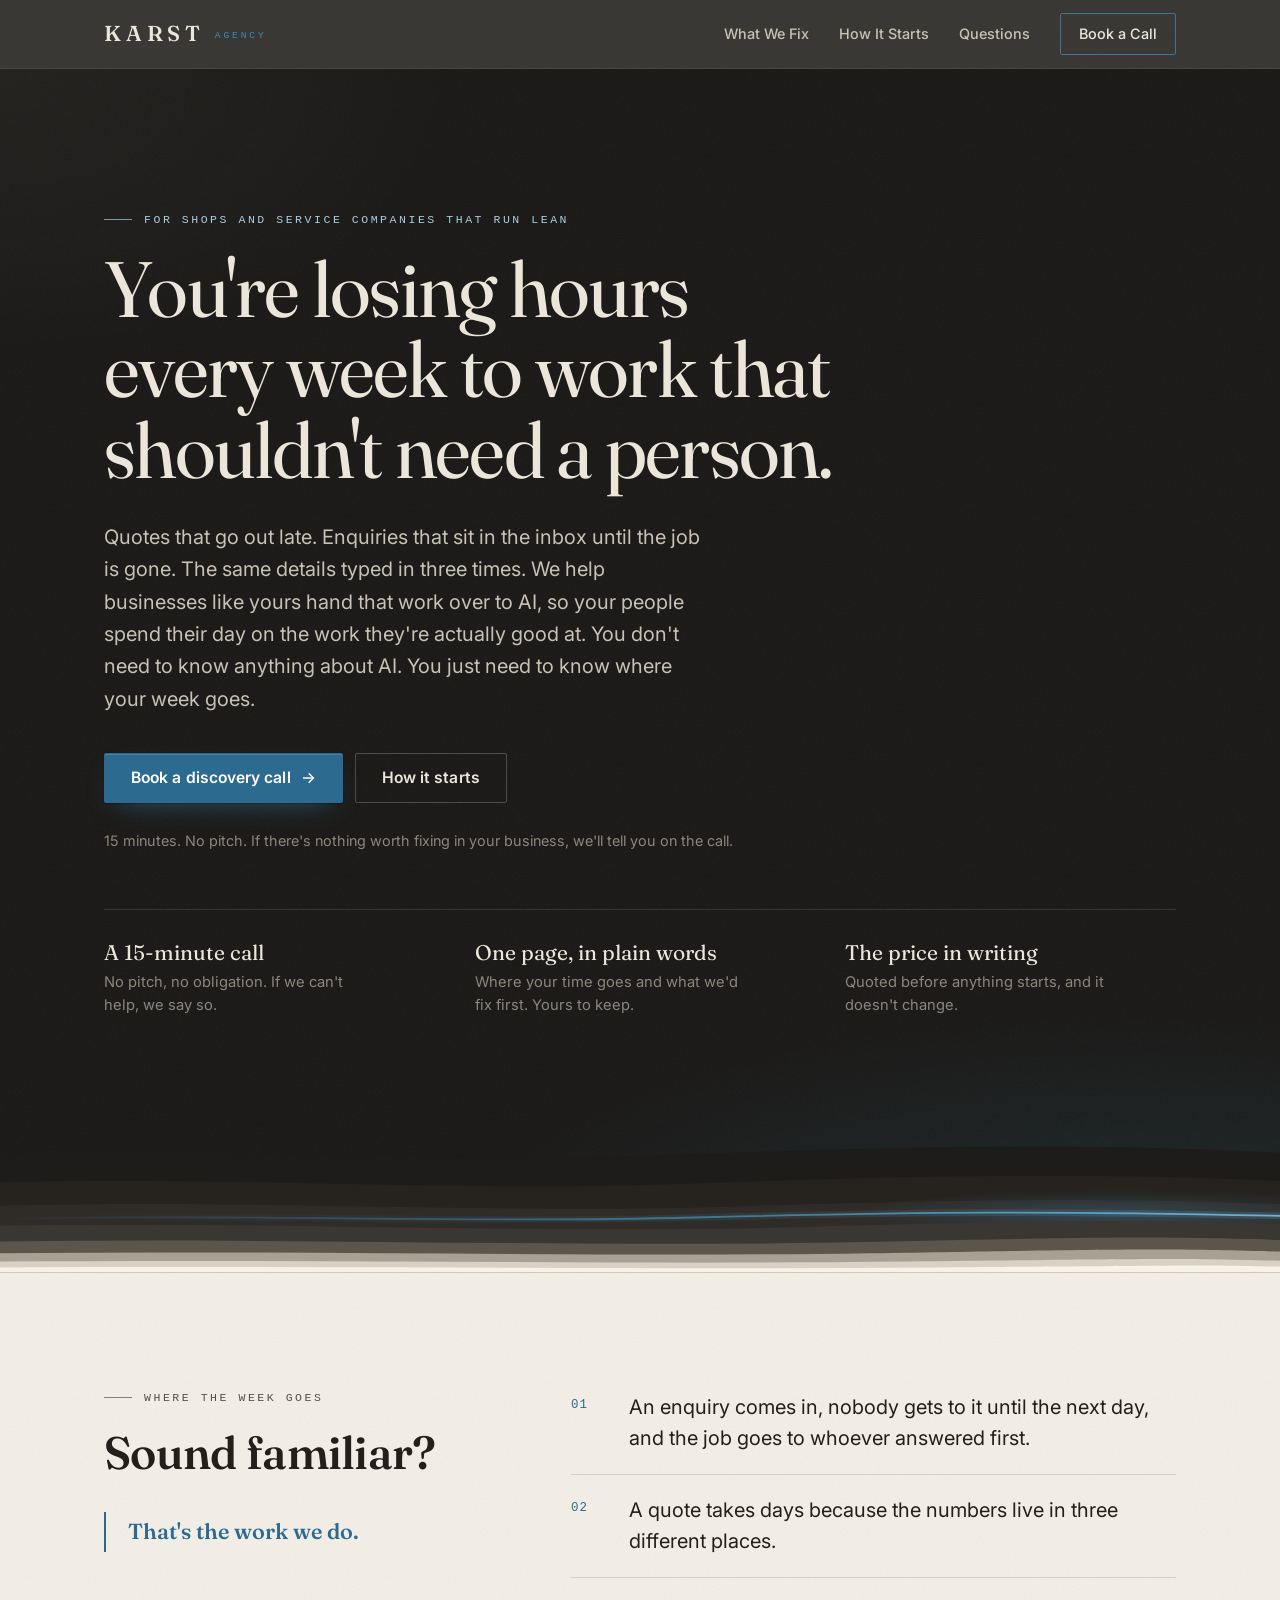
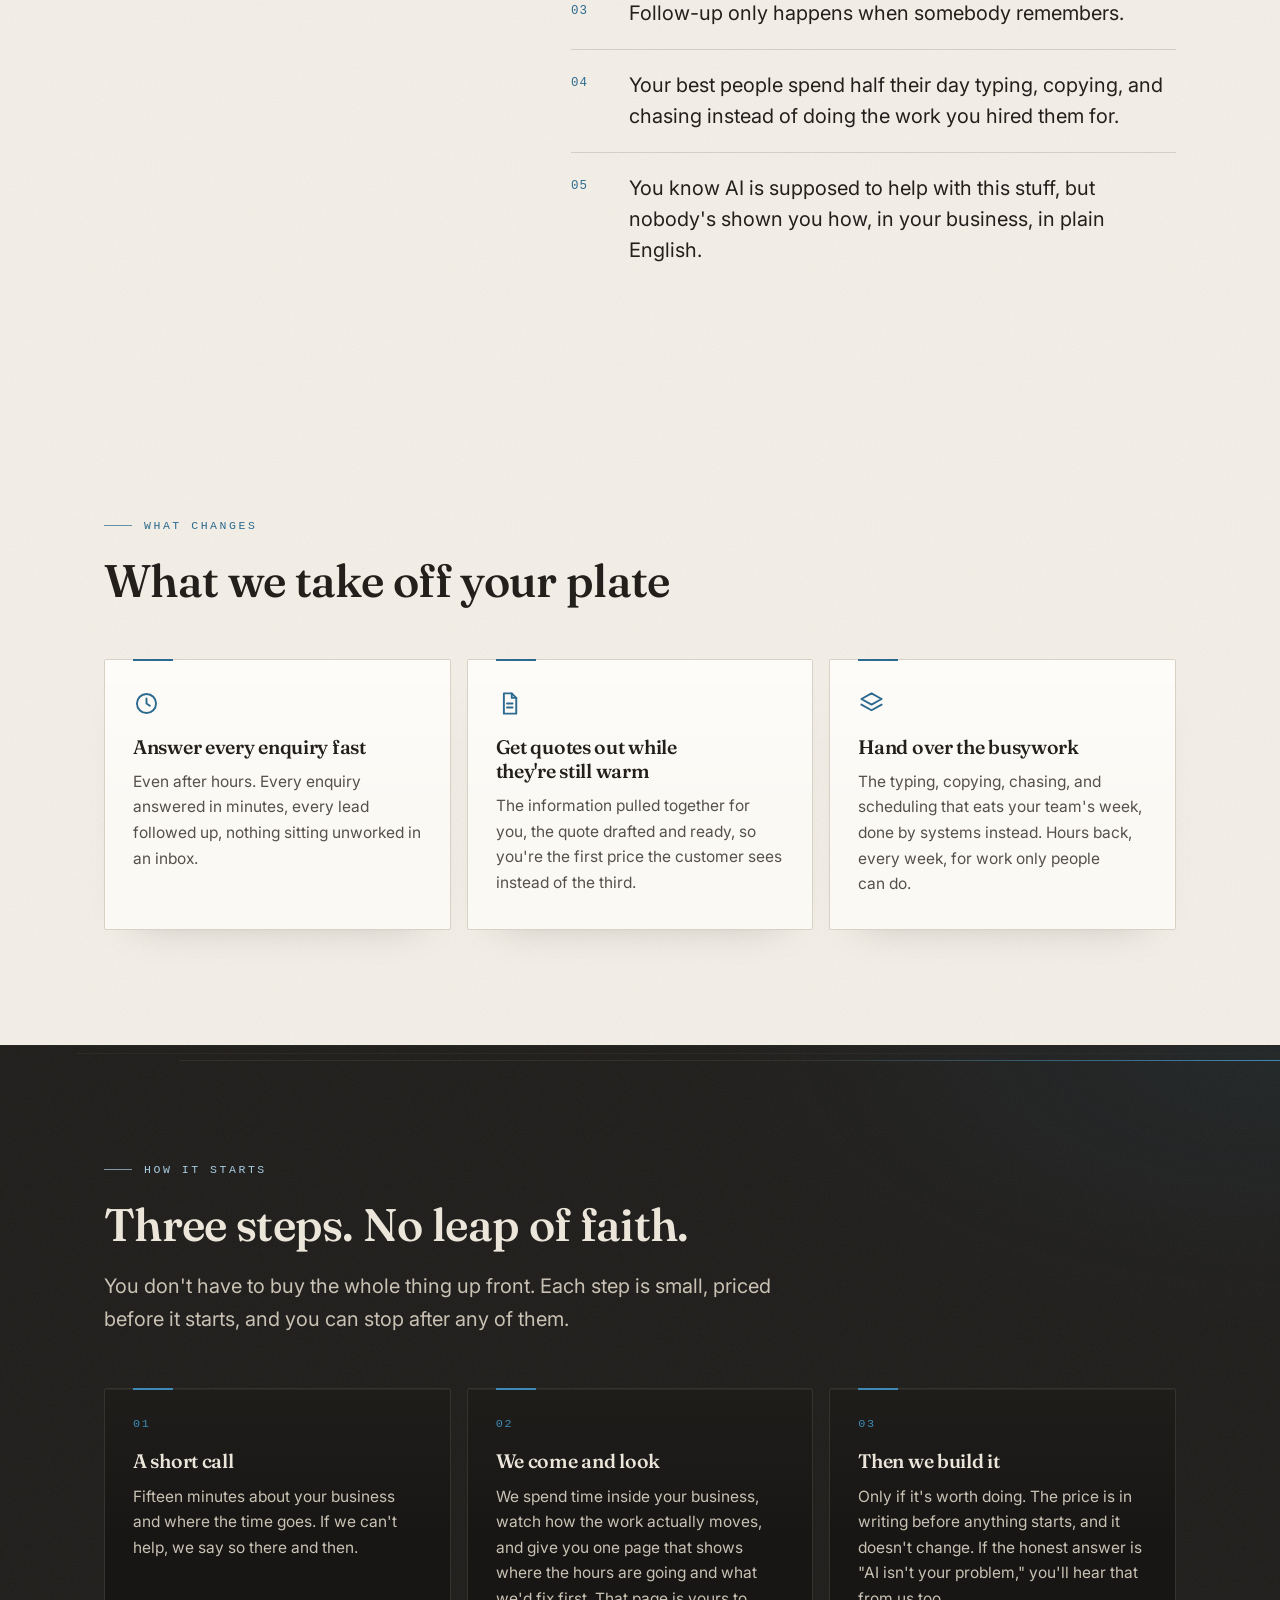
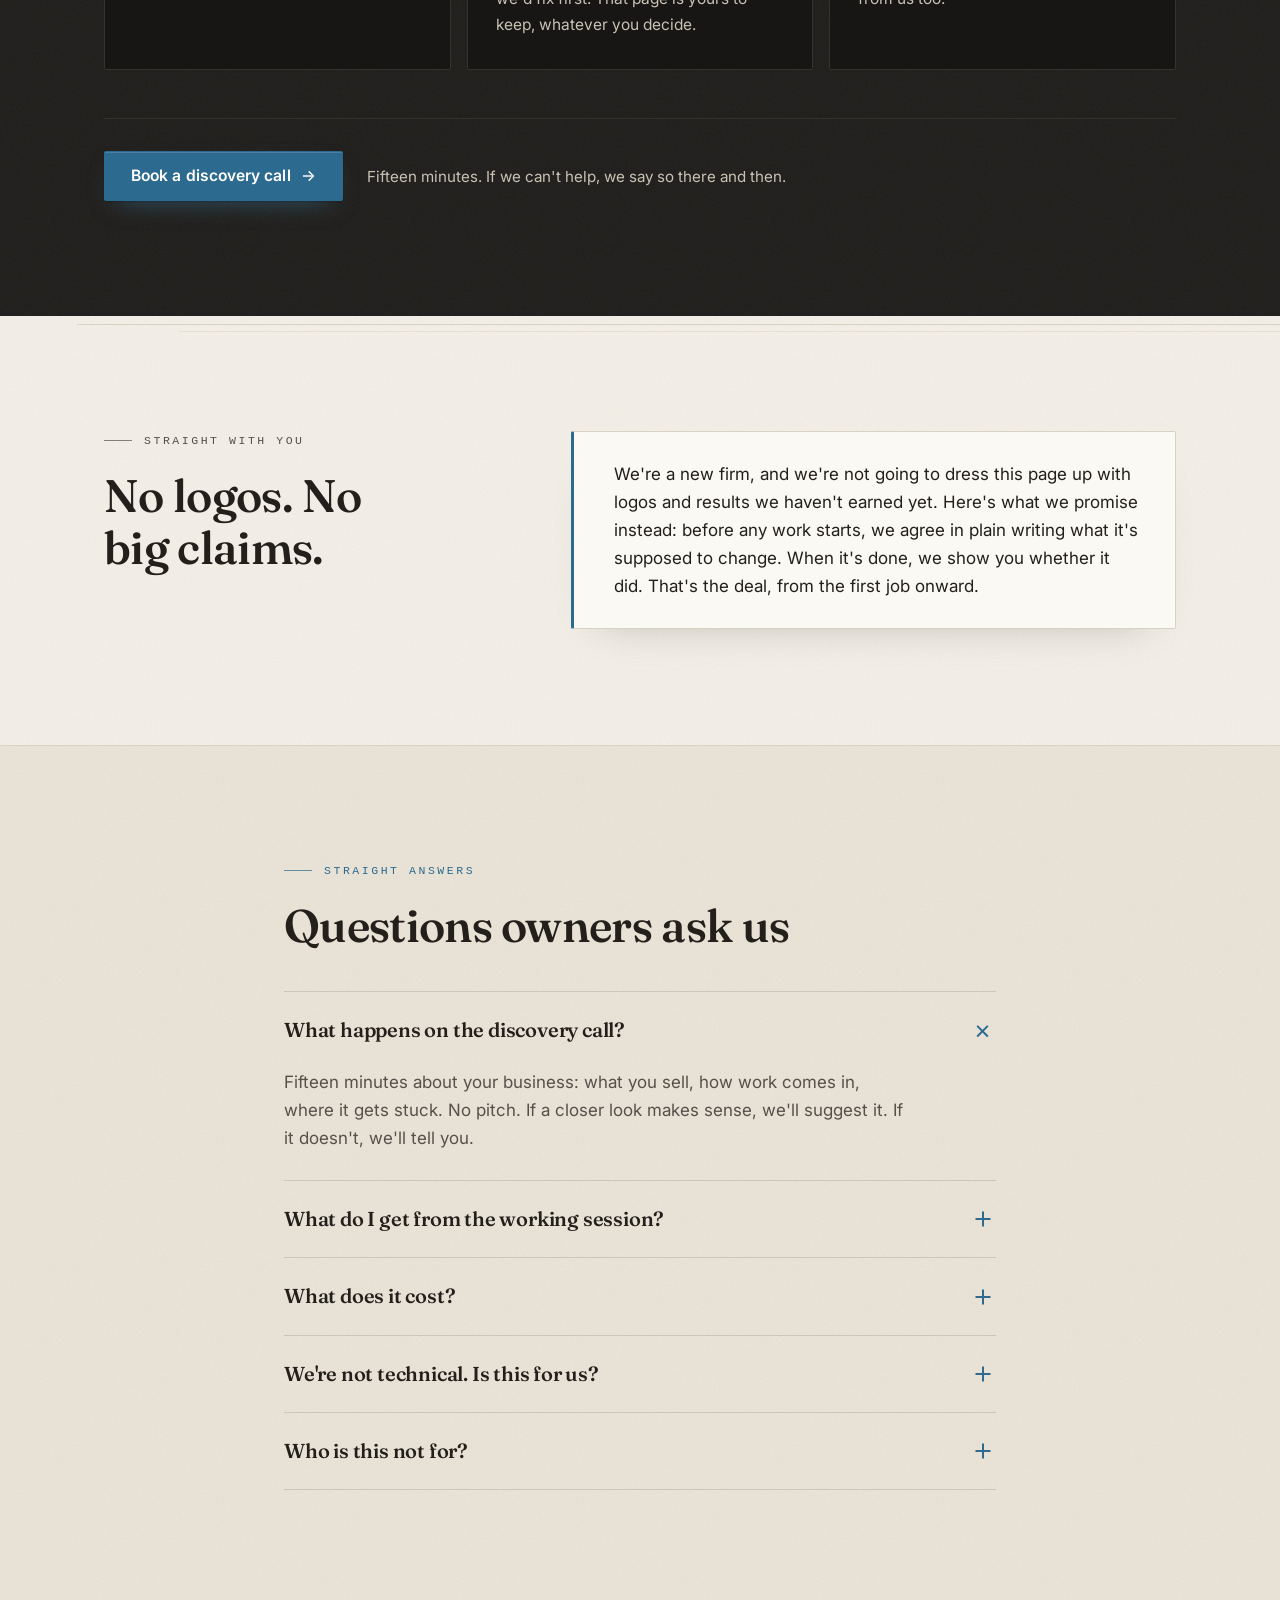
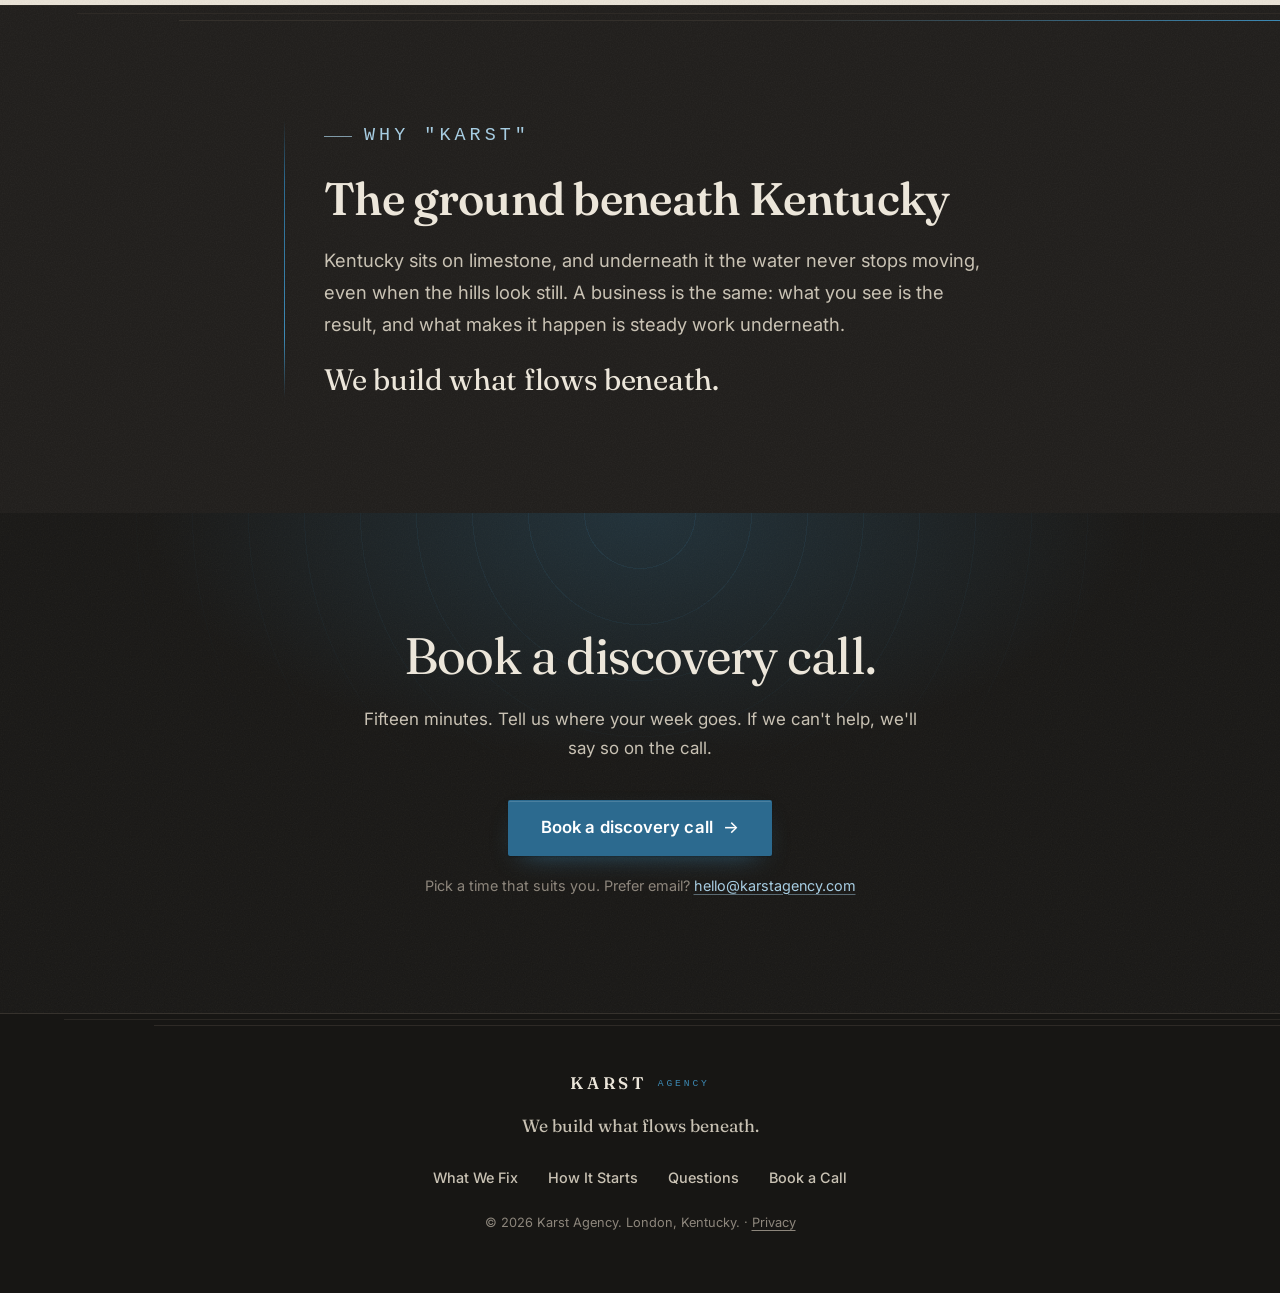
==== commit 99c6b297: "Site v3: elevated design system — trust strip, numbered pain list, icon cards, FAQ accordion, scroll" ====
--- a/index.html
+++ b/index.html
@@ -9,10 +9,13 @@
   gtag('js', new Date());
   gtag('config', 'G-68YP1T98BY');
 </script>
+<script>document.documentElement.classList.add('js');</script>
 <meta charset="UTF-8">
 <meta name="viewport" content="width=device-width, initial-scale=1.0">
 <title>Karst Agency | AI help for shops and service companies</title>
 <meta name="description" content="You're losing hours every week to work that shouldn't need a person. Karst helps shops and service companies hand the typing, chasing, and slow follow-up to AI. Book a 15-minute discovery call.">
+<link rel="canonical" href="https://karstagency.com/">
+<meta name="theme-color" content="#171614">
 <link rel="icon" type="image/svg+xml" href="favicon.svg">
 <link rel="apple-touch-icon" href="apple-touch-icon.png">
 <meta property="og:type" content="website">
@@ -22,6 +25,9 @@
 <meta property="og:description" content="You're losing hours every week to work that shouldn't need a person. Karst helps shops and service companies hand the typing, chasing, and slow follow-up to AI. Book a 15-minute discovery call.">
 <meta property="og:image" content="https://karstagency.com/og-image.png">
 <meta name="twitter:card" content="summary_large_image">
+<meta name="twitter:title" content="Karst Agency | AI help for shops and service companies">
+<meta name="twitter:description" content="You're losing hours every week to work that shouldn't need a person. Karst helps shops and service companies hand the typing, chasing, and slow follow-up to AI.">
+<meta name="twitter:image" content="https://karstagency.com/og-image.png">
 <script type="application/ld+json">
 {
   "@context": "https://schema.org",
@@ -102,7 +108,7 @@
 </head>
 <body>
 
-<header class="site-header">
+<header class="site-header" id="site-header">
   <div class="wrap header-inner">
     <a class="wordmark" href="#top">KARST<span class="wordmark-sub">AGENCY</span></a>
     <nav>
@@ -126,6 +132,21 @@
         <a class="btn btn-ghost" href="#start">How it starts</a>
       </div>
       <p class="hero-note">15 minutes. No pitch. If there's nothing worth fixing in your business, we'll tell you on the call.</p>
+
+      <div class="trust-strip">
+        <div class="trust-item" data-reveal>
+          <span class="trust-k">A 15-minute call</span>
+          <span class="trust-v">No pitch, no obligation. If we can't help, we say so.</span>
+        </div>
+        <div class="trust-item" data-reveal>
+          <span class="trust-k">One page, in plain words</span>
+          <span class="trust-v">Where your time goes and what we'd fix first. Yours to keep.</span>
+        </div>
+        <div class="trust-item" data-reveal>
+          <span class="trust-k">The price in writing</span>
+          <span class="trust-v">Quoted before anything starts, and it doesn't change.</span>
+        </div>
+      </div>
     </div>
     <div class="strata" aria-hidden="true">
       <svg viewBox="0 0 1440 200" preserveAspectRatio="none" focusable="false">
@@ -161,37 +182,50 @@
   </section>
 
   <section class="section problem" id="familiar">
-    <div class="wrap">
-      <p class="eyebrow">Where the week goes</p>
-      <h2>Sound familiar?</h2>
-
-      <ul class="pain-list">
-        <li>An enquiry comes in, nobody gets to it until the next day, and the job goes to whoever answered first.</li>
-        <li>A quote takes days because the numbers live in three different places.</li>
-        <li>Follow-up only happens when somebody remembers.</li>
-        <li>Your best people spend half their day typing, copying, and chasing instead of doing the work you hired them for.</li>
-        <li>You know AI is supposed to help with this stuff, but nobody's shown you how, in your business, in plain English.</li>
-      </ul>
-
-      <p class="grading"><strong>That's the work we do.</strong></p>
+    <div class="wrap two-col">
+      <div data-reveal>
+        <p class="eyebrow">Where the week goes</p>
+        <h2>Sound familiar?</h2>
+        <p class="grading"><strong>That's the work we do.</strong></p>
+      </div>
+      <div data-reveal>
+        <ul class="pain-list">
+          <li>An enquiry comes in, nobody gets to it until the next day, and the job goes to whoever answered first.</li>
+          <li>A quote takes days because the numbers live in three different places.</li>
+          <li>Follow-up only happens when somebody remembers.</li>
+          <li>Your best people spend half their day typing, copying, and chasing instead of doing the work you hired them for.</li>
+          <li>You know AI is supposed to help with this stuff, but nobody's shown you how, in your business, in plain English.</li>
+        </ul>
+      </div>
     </div>
   </section>
 
   <section class="section" id="help">
     <div class="wrap">
-      <p class="eyebrow">What changes</p>
-      <h2>What we take off your plate</h2>
+      <div data-reveal>
+        <p class="eyebrow">What changes</p>
+        <h2>What we take off your plate</h2>
+      </div>
 
       <div class="systems-grid three">
-        <article class="system-card light">
+        <article class="system-card light" data-reveal>
+          <div class="card-icon" aria-hidden="true">
+            <svg viewBox="0 0 24 24" fill="none" stroke="currentColor" stroke-width="1.7" stroke-linecap="round" stroke-linejoin="round"><circle cx="12" cy="12" r="8.5"/><path d="M12 7.5V12l3 2"/></svg>
+          </div>
           <h3>Answer every enquiry fast</h3>
           <p>Even after hours. Every enquiry answered in minutes, every lead followed up, nothing sitting unworked in an inbox.</p>
         </article>
-        <article class="system-card light">
+        <article class="system-card light" data-reveal>
+          <div class="card-icon" aria-hidden="true">
+            <svg viewBox="0 0 24 24" fill="none" stroke="currentColor" stroke-width="1.7" stroke-linecap="round" stroke-linejoin="round"><path d="M7 3h7l4 4v14H7z"/><path d="M14 3v4h4"/><path d="M9.8 12h4.9M9.8 15.5h4.9"/></svg>
+          </div>
           <h3>Get quotes out while they're still warm</h3>
           <p>The information pulled together for you, the quote drafted and ready, so you're the first price the customer sees instead of the third.</p>
         </article>
-        <article class="system-card light">
+        <article class="system-card light" data-reveal>
+          <div class="card-icon" aria-hidden="true">
+            <svg viewBox="0 0 24 24" fill="none" stroke="currentColor" stroke-width="1.7" stroke-linecap="round" stroke-linejoin="round"><path d="M12 3l9 5-9 5-9-5z"/><path d="M3 13l9 5 9-5"/></svg>
+          </div>
           <h3>Hand over the busywork</h3>
           <p>The typing, copying, chasing, and scheduling that eats your team's week, done by systems instead. Hours back, every week, for work only people can do.</p>
         </article>
@@ -201,26 +235,28 @@
 
   <section class="section audit" id="start">
     <div class="wrap">
-      <p class="eyebrow">How it starts</p>
-      <h2>Three steps. No leap of faith.</h2>
-      <p class="section-lede">You don't have to buy the whole thing up front. Each step is small, priced before it starts, and you can stop after any of them.</p>
+      <div data-reveal>
+        <p class="eyebrow">How it starts</p>
+        <h2>Three steps. No leap of faith.</h2>
+        <p class="section-lede">You don't have to buy the whole thing up front. Each step is small, priced before it starts, and you can stop after any of them.</p>
+      </div>
 
       <div class="systems-grid three">
-        <article class="system-card">
+        <article class="system-card" data-reveal>
           <h3>A short call</h3>
           <p>Fifteen minutes about your business and where the time goes. If we can't help, we say so there and then.</p>
         </article>
-        <article class="system-card">
+        <article class="system-card" data-reveal>
           <h3>We come and look</h3>
           <p>We spend time inside your business, watch how the work actually moves, and give you one page that shows where the hours are going and what we'd fix first. That page is yours to keep, whatever you decide.</p>
         </article>
-        <article class="system-card">
+        <article class="system-card" data-reveal>
           <h3>Then we build it</h3>
           <p>Only if it's worth doing. The price is in writing before anything starts, and it doesn't change. If the honest answer is "AI isn't your problem," you'll hear that from us too.</p>
         </article>
       </div>
 
-      <div class="audit-cta">
+      <div class="audit-cta" data-reveal>
         <a class="btn btn-primary" href="https://calendly.com/karstagency/discovery-call">Book a discovery call</a>
         <span>Fifteen minutes. If we can't help, we say so there and then.</span>
       </div>
@@ -229,11 +265,11 @@
 
   <section class="section after" id="proof">
     <div class="wrap two-col">
-      <div>
+      <div data-reveal>
         <p class="eyebrow">Straight with you</p>
         <h2>No logos. No big claims.</h2>
       </div>
-      <div>
+      <div data-reveal>
         <p>We're a new firm, and we're not going to dress this page up with logos and results we haven't earned yet. Here's what we promise instead: before any work starts, we agree in plain writing what it's supposed to change. When it's done, we show you whether it did. That's the deal, from the first job onward.</p>
       </div>
     </div>
@@ -241,34 +277,68 @@
 
   <section class="section faq" id="faq">
     <div class="wrap narrow">
-      <p class="eyebrow">Straight answers</p>
-      <h2>Questions owners ask us</h2>
-
-      <div class="faq-item">
-        <h3>What happens on the discovery call?</h3>
-        <p>Fifteen minutes about your business: what you sell, how work comes in, where it gets stuck. No pitch. If a closer look makes sense, we'll suggest it. If it doesn't, we'll tell you.</p>
-      </div>
-      <div class="faq-item">
-        <h3>What do I get from the working session?</h3>
-        <p>One page, in plain words: where your time is going, what we'd fix first, and what it would take. It's yours to keep whether or not we ever work together. Plenty of owners take the page and act on it themselves, and that's fine.</p>
-      </div>
-      <div class="faq-item">
-        <h3>What does it cost?</h3>
-        <p>The working session is paid work, and we tell you the exact price on the discovery call, before you agree to anything. It doesn't change afterward. Anything after that is priced in writing before it starts. No hourly billing, no surprises.</p>
-      </div>
-      <div class="faq-item">
-        <h3>We're not technical. Is this for us?</h3>
-        <p>Yes. Most of the businesses we talk to have no interest in becoming software experts. We handle the technical side. What we need from you is what you already know: where the time goes, where work piles up, and what a good month looks like.</p>
-      </div>
-      <div class="faq-item">
-        <h3>Who is this not for?</h3>
-        <p>Businesses with no customers yet. Anyone who already knows which tool they want to buy. And anyone who needs it fixed this week. This takes a little time to do right.</p>
+      <div data-reveal>
+        <p class="eyebrow">Straight answers</p>
+        <h2>Questions owners ask us</h2>
+      </div>
+
+      <div data-reveal>
+        <div class="faq-item">
+          <h3>
+            <button class="faq-q" id="faq-q1" aria-expanded="true" aria-controls="faq-a1">What happens on the discovery call?<span class="faq-icon" aria-hidden="true"></span></button>
+          </h3>
+          <div class="faq-a open" id="faq-a1" role="region" aria-labelledby="faq-q1">
+            <div class="faq-a-inner">
+              <p>Fifteen minutes about your business: what you sell, how work comes in, where it gets stuck. No pitch. If a closer look makes sense, we'll suggest it. If it doesn't, we'll tell you.</p>
+            </div>
+          </div>
+        </div>
+        <div class="faq-item">
+          <h3>
+            <button class="faq-q" id="faq-q2" aria-expanded="false" aria-controls="faq-a2">What do I get from the working session?<span class="faq-icon" aria-hidden="true"></span></button>
+          </h3>
+          <div class="faq-a" id="faq-a2" role="region" aria-labelledby="faq-q2">
+            <div class="faq-a-inner">
+              <p>One page, in plain words: where your time is going, what we'd fix first, and what it would take. It's yours to keep whether or not we ever work together. Plenty of owners take the page and act on it themselves, and that's fine.</p>
+            </div>
+          </div>
+        </div>
+        <div class="faq-item">
+          <h3>
+            <button class="faq-q" id="faq-q3" aria-expanded="false" aria-controls="faq-a3">What does it cost?<span class="faq-icon" aria-hidden="true"></span></button>
+          </h3>
+          <div class="faq-a" id="faq-a3" role="region" aria-labelledby="faq-q3">
+            <div class="faq-a-inner">
+              <p>The working session is paid work, and we tell you the exact price on the discovery call, before you agree to anything. It doesn't change afterward. Anything after that is priced in writing before it starts. No hourly billing, no surprises.</p>
+            </div>
+          </div>
+        </div>
+        <div class="faq-item">
+          <h3>
+            <button class="faq-q" id="faq-q4" aria-expanded="false" aria-controls="faq-a4">We're not technical. Is this for us?<span class="faq-icon" aria-hidden="true"></span></button>
+          </h3>
+          <div class="faq-a" id="faq-a4" role="region" aria-labelledby="faq-q4">
+            <div class="faq-a-inner">
+              <p>Yes. Most of the businesses we talk to have no interest in becoming software experts. We handle the technical side. What we need from you is what you already know: where the time goes, where work piles up, and what a good month looks like.</p>
+            </div>
+          </div>
+        </div>
+        <div class="faq-item">
+          <h3>
+            <button class="faq-q" id="faq-q5" aria-expanded="false" aria-controls="faq-a5">Who is this not for?<span class="faq-icon" aria-hidden="true"></span></button>
+          </h3>
+          <div class="faq-a" id="faq-a5" role="region" aria-labelledby="faq-q5">
+            <div class="faq-a-inner">
+              <p>Businesses with no customers yet. Anyone who already knows which tool they want to buy. And anyone who needs it fixed this week. This takes a little time to do right.</p>
+            </div>
+          </div>
+        </div>
       </div>
     </div>
   </section>
 
   <section class="section story" id="story">
-    <div class="wrap narrow">
+    <div class="wrap narrow" data-reveal>
       <p class="eyebrow">Why "Karst"</p>
       <h2>The ground beneath Kentucky</h2>
       <p>Kentucky sits on limestone, and underneath it the water never stops moving, even when the hills look still. A business is the same: what you see is the result, and what makes it happen is steady work underneath. <span class="story-tagline">We build what flows beneath.</span></p>
@@ -276,7 +346,7 @@
   </section>
 
   <section class="section contact" id="contact">
-    <div class="wrap narrow center">
+    <div class="wrap narrow center" data-reveal>
       <h2>Book a discovery call.</h2>
       <p>Fifteen minutes. Tell us where your week goes. If we can't help, we'll say so on the call.</p>
       <a class="btn btn-primary" href="https://calendly.com/karstagency/discovery-call">Book a discovery call</a>
@@ -290,9 +360,57 @@
   <div class="wrap footer-inner">
     <span class="wordmark small">KARST<span class="wordmark-sub">AGENCY</span></span>
     <p>We build what flows beneath.</p>
+    <nav class="footer-nav" aria-label="Footer">
+      <a href="#help">What We Fix</a>
+      <a href="#start">How It Starts</a>
+      <a href="#faq">Questions</a>
+      <a href="https://calendly.com/karstagency/discovery-call">Book a Call</a>
+    </nav>
     <p class="footer-fine">© 2026 Karst Agency. London, Kentucky. · <a href="privacy.html">Privacy</a></p>
   </div>
 </footer>
 
+<script>
+(function () {
+  var header = document.getElementById('site-header');
+  function onScroll() {
+    if (window.scrollY > 8) header.classList.add('scrolled');
+    else header.classList.remove('scrolled');
+  }
+  window.addEventListener('scroll', onScroll, { passive: true });
+  onScroll();
+
+  var revealEls = document.querySelectorAll('[data-reveal]');
+  if ('IntersectionObserver' in window) {
+    var io = new IntersectionObserver(function (entries) {
+      entries.forEach(function (entry) {
+        if (entry.isIntersecting) {
+          entry.target.classList.add('in');
+          io.unobserve(entry.target);
+        }
+      });
+    }, { threshold: 0.12, rootMargin: '0px 0px -6% 0px' });
+    revealEls.forEach(function (el) { io.observe(el); });
+  } else {
+    revealEls.forEach(function (el) { el.classList.add('in'); });
+  }
+
+  document.querySelectorAll('.faq-q').forEach(function (btn) {
+    btn.addEventListener('click', function () {
+      var panel = document.getElementById(btn.getAttribute('aria-controls'));
+      var isOpen = btn.getAttribute('aria-expanded') === 'true';
+      document.querySelectorAll('.faq-q[aria-expanded="true"]').forEach(function (other) {
+        other.setAttribute('aria-expanded', 'false');
+        document.getElementById(other.getAttribute('aria-controls')).classList.remove('open');
+      });
+      if (!isOpen) {
+        btn.setAttribute('aria-expanded', 'true');
+        panel.classList.add('open');
+      }
+    });
+  });
+})();
+</script>
+
 </body>
 </html>
--- a/styles.css
+++ b/styles.css
@@ -1,6 +1,7 @@
 /* ==========================================================
-   KARST: base tokens
-   Existing variables unchanged; new ones marked NEW.
+   KARST — design system v3 (2026-11-22)
+   Limestone & spring water. Fraunces display, Inter text,
+   mono for labels and numerals.
    ========================================================== */
 :root {
   --stone-950: #171614;
@@ -15,24 +16,25 @@
   --ink-soft: #55504a;
   --spring: #3d8ab5;
   --spring-deep: #2c6a8f;
+  --spring-ink: #22587a;        /* button hover: white text >= 7:1 */
+  --spring-pale: #a7cde2;       /* spring light on dark */
   --line: #d9d2c4;
   --line-dark: #36322d;
-
-  /* NEW */
-  --spring-ink: #22587a;        /* button hover: keeps white text >= 7:1 */
-  --spring-pale: #a7cde2;       /* spring light on dark (h1 turn) */
   --ledger: #fbf9f4;            /* record panel on paper */
   --hair-light: rgba(236, 230, 218, 0.12);
   --hair-ink: rgba(35, 32, 28, 0.14);
 
-  --fs-h1: clamp(2.4rem, 1.35rem + 4.2vw, 4.25rem);
-  --fs-h2: clamp(1.8rem, 1.25rem + 2.1vw, 2.75rem);
+  --mono: ui-monospace, "SF Mono", "Cascadia Mono", Menlo, Consolas, monospace;
+
+  --fs-h1: clamp(2.6rem, 1.4rem + 4.6vw, 4.9rem);
+  --fs-h2: clamp(1.9rem, 1.3rem + 2.2vw, 2.85rem);
   --fs-h3: 1.22rem;
   --fs-lead: clamp(1.08rem, 1rem + 0.35vw, 1.25rem);
   --fs-callout: clamp(1.14rem, 1rem + 0.5vw, 1.36rem);
 
-  --space-section: clamp(72px, 9vw, 120px);
+  --space-section: clamp(76px, 9vw, 124px);
   --radius: 2px;
+  --ease-out: cubic-bezier(0.22, 0.61, 0.36, 1);
 
   /* Limestone grain: inline SVG noise, no external asset */
   --grain-paper: url("data:image/svg+xml,%3Csvg xmlns='http://www.w3.org/2000/svg' width='180' height='180'%3E%3Cfilter id='g'%3E%3CfeTurbulence type='fractalNoise' baseFrequency='.85' numOctaves='2' stitchTiles='stitch'/%3E%3CfeColorMatrix values='0 0 0 0 .14 0 0 0 0 .12 0 0 0 0 .1 0 0 0 .07 0'/%3E%3C/filter%3E%3Crect width='100%25' height='100%25' filter='url(%23g)'/%3E%3C/svg%3E");
@@ -40,7 +42,7 @@
 }
 
 /* ==========================================================
-   Base / typography   [rank 2]
+   Base / typography
    ========================================================== */
 * { margin: 0; padding: 0; box-sizing: border-box; }
 
@@ -61,7 +63,7 @@
   overflow-x: hidden;
 }
 
-::selection { background: rgba(61, 138, 181, 0.28); }
+::selection { background: rgba(61, 138, 181, 0.32); }
 
 :focus-visible {
   outline: 2px solid var(--spring);
@@ -69,7 +71,7 @@
   border-radius: var(--radius);
 }
 
-.wrap { max-width: 1080px; margin: 0 auto; padding: 0 24px; }
+.wrap { max-width: 1120px; margin: 0 auto; padding: 0 24px; }
 .wrap.narrow { max-width: 760px; }
 .center { text-align: center; }
 
@@ -90,12 +92,13 @@
 
 .eyebrow {
   display: flex; align-items: center; gap: 12px;
-  font-size: 0.76rem;
-  font-weight: 600;
-  letter-spacing: 0.2em;
+  font-family: var(--mono);
+  font-size: 0.72rem;
+  font-weight: 500;
+  letter-spacing: 0.22em;
   text-transform: uppercase;
   color: var(--spring-deep);
-  margin-bottom: 18px;
+  margin-bottom: 20px;
 }
 .eyebrow::before {
   content: "";
@@ -105,6 +108,14 @@
   opacity: 0.7;
 }
 
+/* Scroll reveal (JS adds .in; no-JS and reduced-motion show all) */
+html.js [data-reveal] {
+  opacity: 0;
+  transform: translateY(16px);
+  transition: opacity 0.7s ease, transform 0.7s var(--ease-out);
+}
+html.js [data-reveal].in { opacity: 1; transform: none; }
+
 /* ==========================================================
    Header
    ========================================================== */
@@ -112,6 +123,7 @@
   position: sticky; top: 0; z-index: 20;
   background: rgba(23, 22, 20, 0.97);
   border-bottom: 1px solid rgba(236, 230, 218, 0.08);
+  transition: box-shadow 0.3s ease;
 }
 @supports ((-webkit-backdrop-filter: blur(1px)) or (backdrop-filter: blur(1px))) {
   .site-header {
@@ -120,6 +132,7 @@
     backdrop-filter: saturate(140%) blur(12px);
   }
 }
+.site-header.scrolled { box-shadow: 0 14px 34px -18px rgba(0, 0, 0, 0.6); }
 .header-inner {
   display: flex; align-items: center; justify-content: space-between;
   gap: 16px;
@@ -132,8 +145,8 @@
   white-space: nowrap;
 }
 .wordmark-sub {
-  font-family: "Inter", sans-serif;
-  font-size: 0.62rem; font-weight: 600; letter-spacing: 0.3em;
+  font-family: var(--mono);
+  font-size: 0.6rem; font-weight: 500; letter-spacing: 0.3em;
   color: var(--spring); margin-left: 10px; vertical-align: 3px;
 }
 .wordmark.small { font-size: 1.05rem; }
@@ -158,60 +171,71 @@
 .site-header nav a.nav-cta:hover { background: var(--spring-deep); border-color: var(--spring-deep); }
 
 /* ==========================================================
-   Hero   [rank 1]
+   Hero
    ========================================================== */
 .hero {
   position: relative;
   overflow: hidden;
   color: var(--limestone);
-  padding: clamp(72px, 11vw, 140px) 0 0;
+  padding: clamp(76px, 11vw, 148px) 0 0;
   background:
     radial-gradient(70rem 26rem at 88% 100%, rgba(61, 138, 181, 0.16), transparent 62%),
     radial-gradient(48rem 30rem at 0% 0%, rgba(236, 230, 218, 0.045), transparent 60%),
     var(--grain-stone),
     var(--stone-950);
 }
-.hero .eyebrow { color: var(--spring); }
+.hero .eyebrow { color: var(--spring-pale); }
 
 .hero h1 {
   font-size: var(--fs-h1);
-  font-weight: 400;                   /* display cut: already loaded, no new font weight */
-  line-height: 1.04;
+  font-weight: 400;
+  line-height: 1.03;
   letter-spacing: -0.022em;
   color: var(--limestone);
-  max-width: 17ch;
-  margin-bottom: 28px;
-}
-.h1-turn {                            /* optional hook A */
-  display: block;
-  color: var(--spring-pale);
+  max-width: 15.5ch;
+  margin-bottom: 30px;
 }
 
 .hero-sub {
   font-size: var(--fs-lead);
-  line-height: 1.6;
+  line-height: 1.62;
   color: var(--limestone-dim);
   max-width: 38rem;
-  margin-bottom: 36px;
+  margin-bottom: 38px;
 }
 .hero-ctas { display: flex; gap: 12px; flex-wrap: wrap; margin-bottom: 0; }
-
-.hero-icp {
-  max-width: 40rem;
-  margin-top: 48px;
-  padding-top: 24px;
+.hero-note { font-size: 0.9rem; color: var(--stone-400); margin-top: 26px; max-width: 40rem; }
+
+/* Trust strip: three plain promises under the hero */
+.trust-strip {
+  display: grid;
+  grid-template-columns: repeat(3, minmax(0, 1fr));
+  gap: 20px 40px;
+  margin-top: 56px;
+  padding-top: 30px;
   border-top: 1px solid var(--hair-light);
-  font-size: 0.98rem;
-  color: var(--limestone);
-  margin-bottom: 8px;
-}
-.hero-note { font-size: 0.88rem; color: var(--stone-400); }
-.hero .hero-note { max-width: 40rem; }
-
-/* Strata cross-section (SVG, see HTML swap) */
+}
+.trust-item .trust-k {
+  display: block;
+  font-family: "Fraunces", Georgia, serif;
+  font-weight: 400;
+  font-size: 1.32rem;
+  line-height: 1.2;
+  color: var(--limestone);
+  margin-bottom: 6px;
+}
+.trust-item .trust-v {
+  display: block;
+  font-size: 0.92rem;
+  line-height: 1.55;
+  color: var(--stone-400);
+  max-width: 17rem;
+}
+
+/* Strata cross-section (SVG in the HTML) */
 .strata {
   position: relative;
-  margin-top: clamp(48px, 7vw, 88px);
+  margin-top: clamp(52px, 7vw, 92px);
   line-height: 0;
 }
 .strata svg {
@@ -221,7 +245,7 @@
 }
 .strata-flow {
   stroke-dasharray: 7 93;
-  animation: strata-flow 11s linear infinite;   /* the page's one motion */
+  animation: strata-flow 11s linear infinite;   /* the page's one ambient motion */
 }
 @keyframes strata-flow {
   from { stroke-dashoffset: 100; }
@@ -229,7 +253,7 @@
 }
 
 /* ==========================================================
-   Buttons   [rank 5]
+   Buttons
    ========================================================== */
 .btn {
   display: inline-flex; align-items: center; justify-content: center;
@@ -241,8 +265,9 @@
   letter-spacing: 0.005em;
   text-align: center;
   text-decoration: none;
-  transition: background-color 0.2s ease, border-color 0.2s ease, box-shadow 0.2s ease;
-}
+  transition: background-color 0.2s ease, border-color 0.2s ease, box-shadow 0.2s ease, transform 0.2s ease;
+}
+.btn:active { transform: translateY(1px); }
 .btn-primary {
   background: var(--spring-deep);
   color: #fff;
@@ -251,6 +276,12 @@
     0 1px 2px rgba(0, 0, 0, 0.25),
     0 10px 28px -14px rgba(61, 138, 181, 0.7);
 }
+.btn-primary::after {
+  content: "\2192";
+  margin-left: 10px;
+  font-weight: 500;
+  transition: transform 0.25s var(--ease-out);
+}
 .btn-primary:hover {
   background: var(--spring-ink);
   box-shadow:
@@ -258,6 +289,7 @@
     0 1px 2px rgba(0, 0, 0, 0.3),
     0 14px 32px -14px rgba(61, 138, 181, 0.8);
 }
+.btn-primary:hover::after { transform: translateX(3px); }
 .btn-ghost {
   border-color: rgba(236, 230, 218, 0.24);
   color: var(--limestone);
@@ -266,13 +298,12 @@
 .btn-ghost:hover { border-color: var(--spring); background: rgba(61, 138, 181, 0.08); }
 
 /* ==========================================================
-   Sections: rhythm + bedding-plane edges   [rank 3]
+   Sections: rhythm + bedding-plane edges
    ========================================================== */
 .section { position: relative; padding: var(--space-section) 0; }
 .section-lede { font-size: var(--fs-lead); color: var(--ink-soft); max-width: 42rem; }
 
-/* Bedding plane, dark side (paper → underground): staggered hairlines,
-   water shows on the deepest one. Used on .audit and .story. */
+/* Bedding plane, dark side (paper → underground) */
 .audit::before,
 .story::before,
 .site-footer::before {
@@ -314,17 +345,9 @@
 .two-col h2 { margin-bottom: 0; }
 .two-col p { color: var(--ink-soft); max-width: 36em; }
 
-/* Problem */
-.problem { border-bottom: 0; }
-.problem .two-col > div:last-child > p:first-child {
-  font-size: var(--fs-lead);
-  line-height: 1.6;
-  color: var(--ink);
-}
-
-/* Callout: the page's key sentences (problem + offer) */
+/* Callout: the page's key sentences */
 p.grading {
-  margin-top: 40px;
+  margin-top: 34px;
   padding: 4px 0 4px 22px;
   border-left: 2px solid var(--spring-deep);
   font-family: "Fraunces", Georgia, serif;
@@ -336,19 +359,37 @@
 .grading strong { font-weight: 560; color: var(--spring-deep); }
 
 /* ==========================================================
-   Offer (.audit) + cards   [rank 4]
-   ========================================================== */
-.audit {
-  color: var(--limestone);
-  background:
-    radial-gradient(60rem 30rem at 100% 0%, rgba(61, 138, 181, 0.08), transparent 60%),
-    var(--grain-stone),
-    var(--stone-900);
-}
-.audit .eyebrow { color: var(--spring); }
-.audit h2 { color: var(--limestone); max-width: 24ch; }
-.audit .section-lede { color: var(--limestone-dim); }
-
+   Pain list: numbered, editorial
+   ========================================================== */
+.pain-list {
+  list-style: none;
+  counter-reset: pain;
+  margin: 0;
+  padding: 0;
+}
+.pain-list li {
+  counter-increment: pain;
+  position: relative;
+  padding: 20px 0 20px 58px;
+  font-size: var(--fs-lead);
+  line-height: 1.55;
+  color: var(--ink);
+  border-bottom: 1px solid var(--hair-ink);
+}
+.pain-list li:first-child { padding-top: 4px; }
+.pain-list li:last-child { border-bottom: 0; }
+.pain-list li::before {
+  content: counter(pain, decimal-leading-zero);
+  position: absolute; left: 0; top: 24px;
+  font-family: var(--mono);
+  font-size: 0.78rem; font-weight: 500; letter-spacing: 0.08em;
+  color: var(--spring-deep);
+}
+.pain-list li:first-child::before { top: 8px; }
+
+/* ==========================================================
+   Cards (light on paper, dark underground)
+   ========================================================== */
 .systems-grid {
   display: grid;
   grid-template-columns: repeat(2, minmax(0, 1fr));
@@ -356,25 +397,27 @@
   margin-top: 52px;
   counter-reset: card;
 }
+.systems-grid.three { grid-template-columns: repeat(3, minmax(0, 1fr)); }
+
 .system-card {
   position: relative;
   counter-increment: card;
-  padding: 28px 28px 30px;
+  padding: 30px 28px 32px;
   border: 1px solid var(--line-dark);
   border-radius: var(--radius);
   background:
     linear-gradient(180deg, rgba(236, 230, 218, 0.035), rgba(236, 230, 218, 0) 55%),
     var(--stone-950);
   box-shadow: inset 0 1px 0 rgba(236, 230, 218, 0.05);
-}
-.system-card::before {                 /* 01–04: decorative numerals */
+  transition: transform 0.35s var(--ease-out), box-shadow 0.35s var(--ease-out), border-color 0.35s ease;
+}
+.system-card::before {                 /* 01–03 numerals */
   content: counter(card, decimal-leading-zero);
   display: block;
   margin-bottom: 18px;
-  font-family: "Inter", sans-serif;
-  font-size: 0.74rem; font-weight: 600; letter-spacing: 0.18em;
+  font-family: var(--mono);
+  font-size: 0.74rem; font-weight: 500; letter-spacing: 0.14em;
   line-height: 1;
-  font-variant-numeric: tabular-nums;
   color: var(--spring);
 }
 .system-card::after {                  /* water-mark on the top edge */
@@ -383,53 +426,49 @@
   width: 40px; height: 2px;
   background: var(--spring);
 }
-.system-card h3 { color: var(--limestone); font-size: 1.2rem; margin-bottom: 10px; }
-.system-card p { font-size: 0.96rem; line-height: 1.65; color: var(--limestone-dim); margin: 0; }
-
-/* ==========================================================
-   Pilot block (.sample): the spring-lit panel   [rank 4]
-   ========================================================== */
-.sample {
-  position: relative;
-  display: grid;
-  grid-template-columns: minmax(0, 0.9fr) minmax(0, 1.4fr);
-  column-gap: clamp(28px, 4vw, 56px);
-  margin-top: 16px;
-  padding: clamp(28px, 4vw, 48px);
-  border: 1px solid rgba(61, 138, 181, 0.38);
-  border-radius: var(--radius);
+.system-card h3 { color: var(--limestone); font-size: 1.22rem; margin-bottom: 10px; }
+.system-card p { font-size: 0.97rem; line-height: 1.65; color: var(--limestone-dim); margin: 0; }
+.system-card:hover {
+  transform: translateY(-3px);
+  border-color: rgba(61, 138, 181, 0.55);
+  box-shadow: inset 0 1px 0 rgba(236, 230, 218, 0.05), 0 24px 44px -30px rgba(0, 0, 0, 0.8);
+}
+
+.system-card.light {
+  border-color: var(--line);
   background:
-    radial-gradient(40rem 20rem at 0% 0%, rgba(61, 138, 181, 0.22), transparent 70%),
-    linear-gradient(180deg, #1a1f23, #151718);
-  box-shadow: 0 30px 60px -40px rgba(0, 0, 0, 0.75);
-}
-.sample::before {                      /* spring edge */
-  content: "";
-  position: absolute; left: -1px; top: -1px; bottom: -1px;
-  width: 3px;
-  background: linear-gradient(180deg, var(--spring), var(--spring-deep));
-  border-radius: var(--radius) 0 0 var(--radius);
-}
-.sample h3 {
-  grid-column: 1; grid-row: 1 / span 2;
-  font-size: clamp(1.45rem, 1.1rem + 1.2vw, 2rem);
-  font-weight: 400;
-  line-height: 1.15;
-  color: var(--limestone);
-  margin: 0;
-}
-.sample p { grid-column: 2; font-size: 1rem; color: var(--limestone-dim); }
-.sample h3 + p { color: var(--limestone); }
-.sample p:last-child { margin-bottom: 0; }
-.sample strong { color: var(--limestone); }
-
-.audit p.grading {
-  max-width: 44rem;
-  margin-top: 56px;
-  border-left-color: var(--spring);
-  color: var(--limestone);
-}
-.audit .grading strong { color: var(--spring); }
+    linear-gradient(180deg, rgba(255, 255, 255, 0.5), rgba(255, 255, 255, 0) 55%),
+    var(--ledger);
+  box-shadow: inset 0 1px 0 rgba(255, 255, 255, 0.6), 0 20px 40px -34px rgba(35, 32, 28, 0.35);
+}
+.system-card.light::before { display: none; }   /* icons carry these, not numbers */
+.system-card.light::after { background: var(--spring-deep); }
+.system-card.light h3 { color: var(--ink); }
+.system-card.light p { color: var(--ink-soft); }
+.system-card.light:hover {
+  border-color: rgba(44, 106, 143, 0.5);
+  box-shadow: inset 0 1px 0 rgba(255, 255, 255, 0.6), 0 28px 48px -30px rgba(35, 32, 28, 0.45);
+}
+.card-icon {
+  width: 27px; height: 27px;
+  color: var(--spring-deep);
+  margin-bottom: 18px;
+}
+.card-icon svg { display: block; width: 100%; height: 100%; }
+
+/* ==========================================================
+   Steps (.audit): the dark section
+   ========================================================== */
+.audit {
+  color: var(--limestone);
+  background:
+    radial-gradient(60rem 30rem at 100% 0%, rgba(61, 138, 181, 0.08), transparent 60%),
+    var(--grain-stone),
+    var(--stone-900);
+}
+.audit .eyebrow { color: var(--spring-pale); }
+.audit h2 { color: var(--limestone); max-width: 24ch; }
+.audit .section-lede { color: var(--limestone-dim); }
 
 .audit-cta {
   display: flex; flex-wrap: wrap; align-items: center;
@@ -457,35 +496,71 @@
 }
 
 /* ==========================================================
-   FAQ: editorial two-column list
+   FAQ: accordion
    ========================================================== */
 .faq {
   border-bottom: 0;
   border-top: 1px solid var(--line);
   background: var(--grain-paper), var(--limestone);
 }
-.faq .wrap.narrow { max-width: 1080px; }
-.faq h2 { margin-bottom: 44px; }
-.faq-item {
+.faq h2 { margin-bottom: 40px; }
+.faq-item { border-top: 1px solid var(--hair-ink); }
+.faq-item:last-child { border-bottom: 1px solid var(--hair-ink); }
+.faq-q {
+  width: 100%;
+  display: flex; align-items: center; justify-content: space-between;
+  gap: 24px;
+  padding: 25px 6px 25px 0;
+  background: none; border: 0;
+  font-family: "Fraunces", Georgia, serif;
+  font-weight: 560;
+  font-size: 1.26rem;
+  line-height: 1.3;
+  letter-spacing: -0.01em;
+  color: var(--ink);
+  text-align: left;
+  cursor: pointer;
+  transition: color 0.2s ease;
+}
+.faq-q:hover { color: var(--spring-ink); }
+.faq-icon {
+  position: relative;
+  flex: none;
+  width: 15px; height: 15px;
+  transition: transform 0.35s var(--ease-out);
+}
+.faq-icon::before,
+.faq-icon::after {
+  content: "";
+  position: absolute;
+  background: var(--spring-deep);
+  left: 50%; top: 50%;
+}
+.faq-icon::before { width: 15px; height: 2px; transform: translate(-50%, -50%); }
+.faq-icon::after { width: 2px; height: 15px; transform: translate(-50%, -50%); }
+.faq-q[aria-expanded="true"] .faq-icon { transform: rotate(45deg); }
+.faq-a {
   display: grid;
-  grid-template-columns: minmax(0, 5fr) minmax(0, 7fr);
-  gap: 10px 48px;
+  grid-template-rows: 0fr;
+  transition: grid-template-rows 0.45s var(--ease-out);
+}
+.faq-a.open { grid-template-rows: 1fr; }
+.faq-a-inner { overflow: hidden; min-height: 0; }
+.faq-a p {
+  color: var(--ink-soft);
+  max-width: 42rem;
+  padding: 0 44px 28px 0;
   margin: 0;
-  padding: 28px 0;
-  border-top: 1px solid var(--hair-ink);
-}
-.faq-item:last-child { margin-bottom: 0; border-bottom: 1px solid var(--hair-ink); }
-.faq-item h3 { margin: 0; font-size: 1.2rem; }
-.faq-item p { margin: 0; color: var(--ink-soft); }
-
-/* ==========================================================
-   Story: underground, with the water line   [rank 5]
+}
+
+/* ==========================================================
+   Story: underground, with the water line
    ========================================================== */
 .story {
   color: var(--limestone);
   background: var(--grain-stone), var(--stone-900);
 }
-.story .eyebrow { color: var(--spring); }
+.story .eyebrow { color: var(--spring-pale); }
 .story h2 { color: var(--limestone); }
 .story .wrap { position: relative; padding-left: 64px; }
 .story .wrap::before {
@@ -503,7 +578,7 @@
   line-height: 1.75;
   color: var(--limestone-dim);
 }
-.story-tagline {                       /* optional hook B */
+.story-tagline {
   display: block;
   margin-top: 22px;
   font-family: "Fraunces", Georgia, serif;
@@ -515,7 +590,7 @@
 }
 
 /* ==========================================================
-   Contact: where the spring surfaces   [rank 5]
+   Contact: where the spring surfaces
    ========================================================== */
 .contact {
   overflow: hidden;
@@ -537,7 +612,7 @@
 }
 .contact .wrap { position: relative; z-index: 1; }
 .contact h2 {
-  font-size: clamp(2rem, 1.3rem + 2.6vw, 3rem);
+  font-size: clamp(2.1rem, 1.3rem + 2.8vw, 3.2rem);
   font-weight: 400;
   line-height: 1.08;
   letter-spacing: -0.02em;
@@ -553,7 +628,15 @@
   font-size: 1.05rem;
   overflow-wrap: anywhere;
 }
-.contact .hero-note { padding-bottom: 0; font-size: 0.9rem; color: var(--stone-400); }
+.contact .hero-note { padding-bottom: 0; font-size: 0.9rem; color: var(--stone-400); margin-top: 0; }
+.contact a:not(.btn) {
+  color: var(--spring-pale);
+  text-decoration: underline;
+  text-underline-offset: 3px;
+  text-decoration-color: rgba(167, 205, 226, 0.45);
+  transition: text-decoration-color 0.2s ease, color 0.2s ease;
+}
+.contact a:not(.btn):hover { color: var(--limestone); text-decoration-color: var(--limestone); }
 
 /* ==========================================================
    Footer
@@ -561,9 +644,20 @@
 .site-footer {
   position: relative;
   background: var(--stone-950);
-  padding: 52px 0 56px;
+  padding: 56px 0 60px;
 }
 .footer-inner { text-align: center; }
+.footer-nav {
+  display: flex; flex-wrap: wrap; justify-content: center;
+  gap: 8px 30px;
+  margin-top: 26px;
+}
+.footer-nav a {
+  color: var(--limestone-dim); text-decoration: none;
+  font-size: 0.9rem; font-weight: 500;
+  transition: color 0.2s ease;
+}
+.footer-nav a:hover { color: var(--limestone); }
 .site-footer p { color: var(--stone-400); font-size: 0.92rem; margin-top: 10px; }
 .site-footer p:not(.footer-fine) {
   font-family: "Fraunces", Georgia, serif;
@@ -571,20 +665,17 @@
   color: var(--limestone-dim);
   margin-top: 14px;
 }
-.site-footer .footer-fine { font-size: 0.8rem; margin-top: 8px; }
+.site-footer .footer-fine { font-size: 0.8rem; margin-top: 22px; }
+.site-footer .footer-fine a { color: var(--stone-400); text-decoration: underline; text-underline-offset: 3px; }
 
 /* ==========================================================
    Responsive
    ========================================================== */
 @media (max-width: 860px) {
-  .two-col { grid-template-columns: 1fr; gap: 20px; }
+  .two-col { grid-template-columns: 1fr; gap: 28px; }
   .two-col > div:first-child { position: static; }
-
-  .sample { grid-template-columns: 1fr; }
-  .sample h3 { grid-column: auto; grid-row: auto; margin-bottom: 16px; }
-  .sample p { grid-column: auto; }
-
-  .faq-item { grid-template-columns: 1fr; gap: 8px; padding: 24px 0; }
+  .systems-grid.three { grid-template-columns: 1fr; }
+  .trust-strip { grid-template-columns: 1fr; gap: 22px; }
 }
 
 @media (max-width: 560px) {
@@ -596,9 +687,8 @@
 
   .hero-ctas { flex-direction: column; }
   .hero-ctas .btn { width: 100%; }
-  .hero-icp { margin-top: 40px; }
-
-  .systems-grid { grid-template-columns: 1fr; }
+
+  .systems-grid { grid-template-columns: 1fr; margin-top: 40px; }
   .system-card { padding: 24px 22px 26px; }
   .system-card::after { left: 22px; }
 
@@ -606,6 +696,10 @@
   .audit-cta .btn { width: 100%; }
 
   p.grading { padding-left: 18px; }
+  .pain-list li { padding-left: 44px; }
+
+  .faq-q { font-size: 1.15rem; padding: 21px 2px 21px 0; }
+  .faq-a p { padding-right: 8px; }
 
   .story .wrap { padding-left: 48px; }
   .story .wrap::before { left: 20px; }
@@ -619,82 +713,7 @@
 @media (prefers-reduced-motion: reduce) {
   html { scroll-behavior: auto; }
   .strata-flow { animation: none; opacity: 0; }
+  html.js [data-reveal] { opacity: 1; transform: none; transition: none; }
+  .faq-a { transition: none; }
   *, *::before, *::after { transition: none !important; }
 }
-
-.site-footer .footer-fine a { color: var(--stone-400); text-decoration: underline; text-underline-offset: 3px; }
-
-/* ==========================================================
-   CONSULTANCY REDESIGN DRAFT (2026-11-22): additions only.
-   Light cards for use on paper sections, a 3-up grid, and
-   the one-page map list inside the session panel.
-   ========================================================== */
-.systems-grid.three { grid-template-columns: repeat(3, minmax(0, 1fr)); }
-
-.system-card.light {
-  border-color: var(--line);
-  background:
-    linear-gradient(180deg, rgba(255, 255, 255, 0.5), rgba(255, 255, 255, 0) 55%),
-    var(--ledger);
-  box-shadow: inset 0 1px 0 rgba(255, 255, 255, 0.6), 0 20px 40px -34px rgba(35, 32, 28, 0.35);
-}
-.system-card.light::before { color: var(--spring-deep); }
-.system-card.light::after { background: var(--spring-deep); }
-.system-card.light h3 { color: var(--ink); }
-.system-card.light p { color: var(--ink-soft); }
-
-.map-list {
-  grid-column: 2;
-  list-style: none;
-  margin: 0 0 16px;
-  padding: 0;
-}
-.map-list li {
-  position: relative;
-  padding: 7px 0 7px 22px;
-  font-size: 1rem;
-  line-height: 1.55;
-  color: var(--limestone-dim);
-  border-bottom: 1px solid var(--hair-light);
-}
-.map-list li:last-child { border-bottom: 0; }
-.map-list li::before {
-  content: "";
-  position: absolute; left: 0; top: 16px;
-  width: 10px; height: 2px;
-  background: var(--spring);
-}
-.map-list strong { color: var(--limestone); font-weight: 600; }
-
-@media (max-width: 860px) {
-  .systems-grid.three { grid-template-columns: 1fr; }
-  .map-list { grid-column: auto; }
-}
-
-/* ==========================================================
-   COPY REWRITE (2026-11-22): pain list on paper + hero note
-   spacing after the ICP line was removed.
-   ========================================================== */
-.hero .hero-note { margin-top: 28px; }
-
-.pain-list {
-  list-style: none;
-  max-width: 44rem;
-  margin: 8px 0 0;
-  padding: 0;
-}
-.pain-list li {
-  position: relative;
-  padding: 13px 0 13px 26px;
-  font-size: var(--fs-lead);
-  line-height: 1.55;
-  color: var(--ink);
-  border-bottom: 1px solid var(--hair-ink);
-}
-.pain-list li:last-child { border-bottom: 0; }
-.pain-list li::before {
-  content: "";
-  position: absolute; left: 0; top: 26px;
-  width: 12px; height: 2px;
-  background: var(--spring-deep);
-}
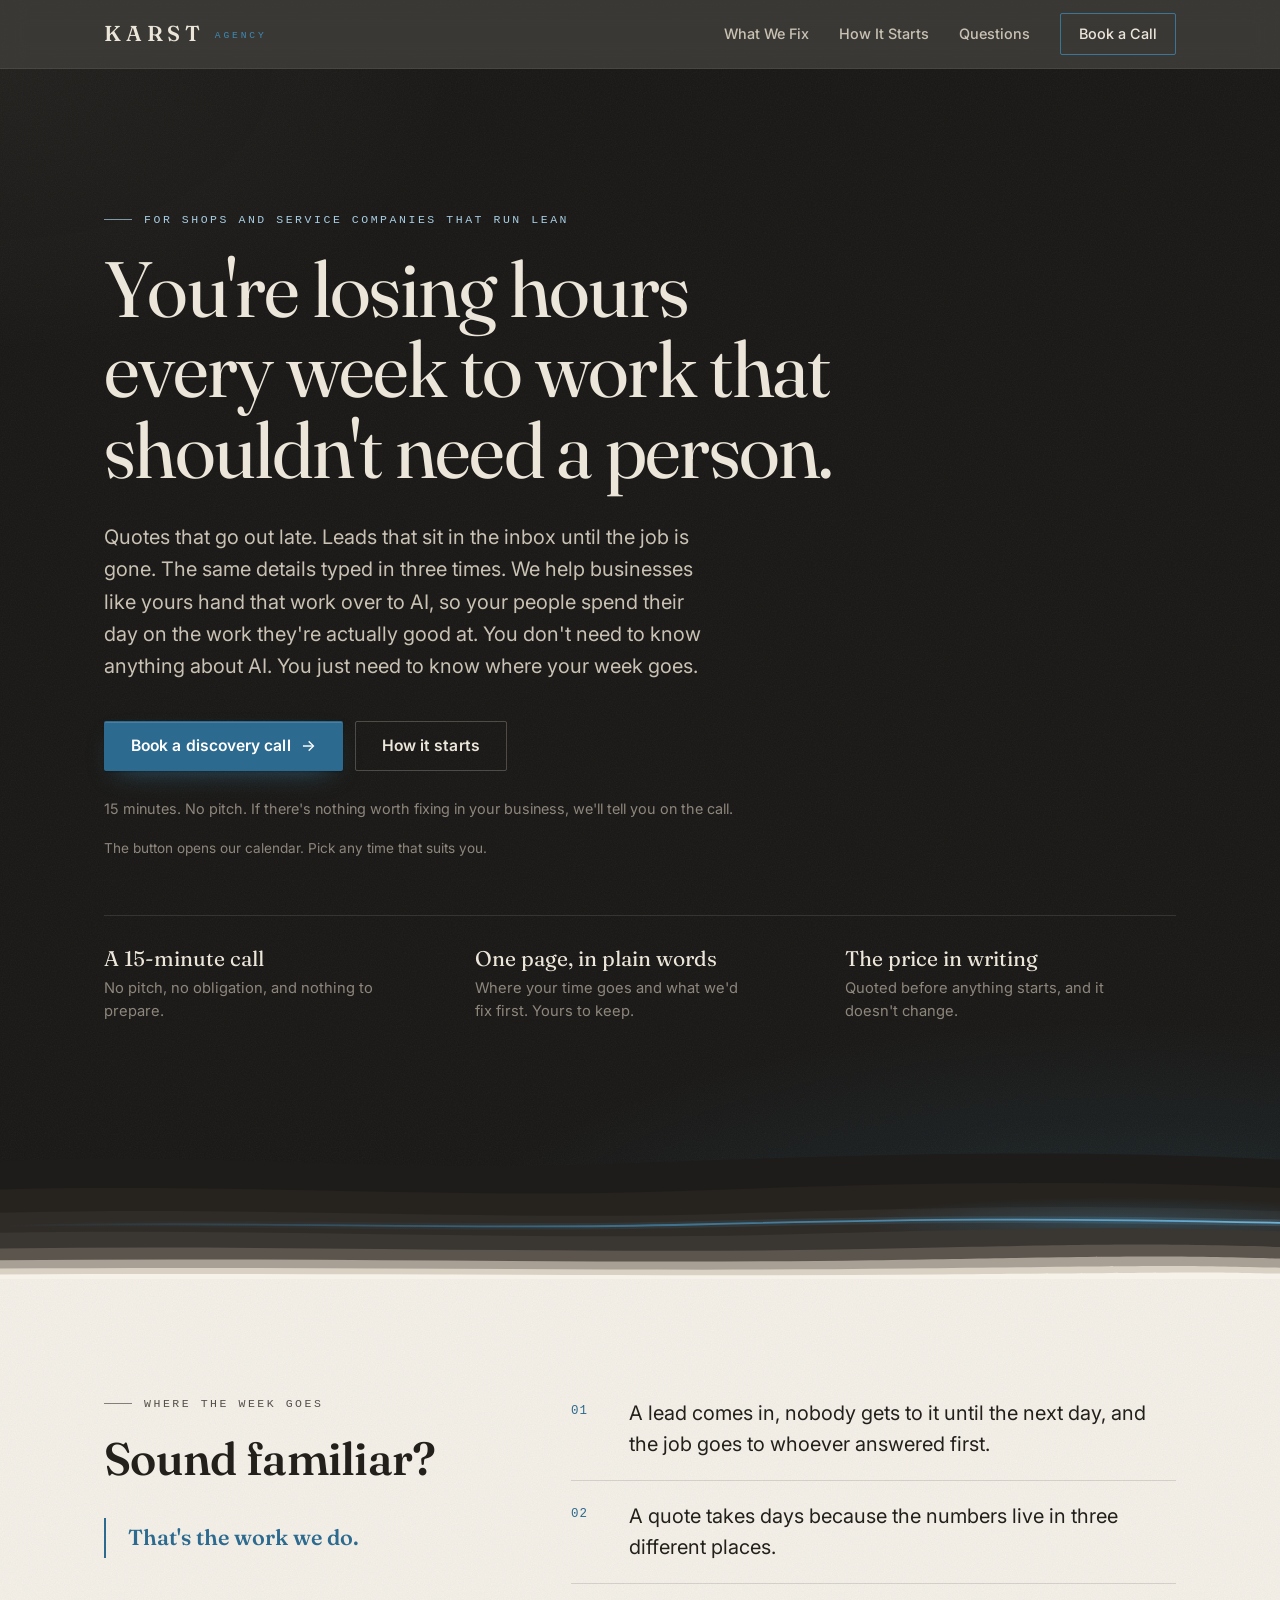
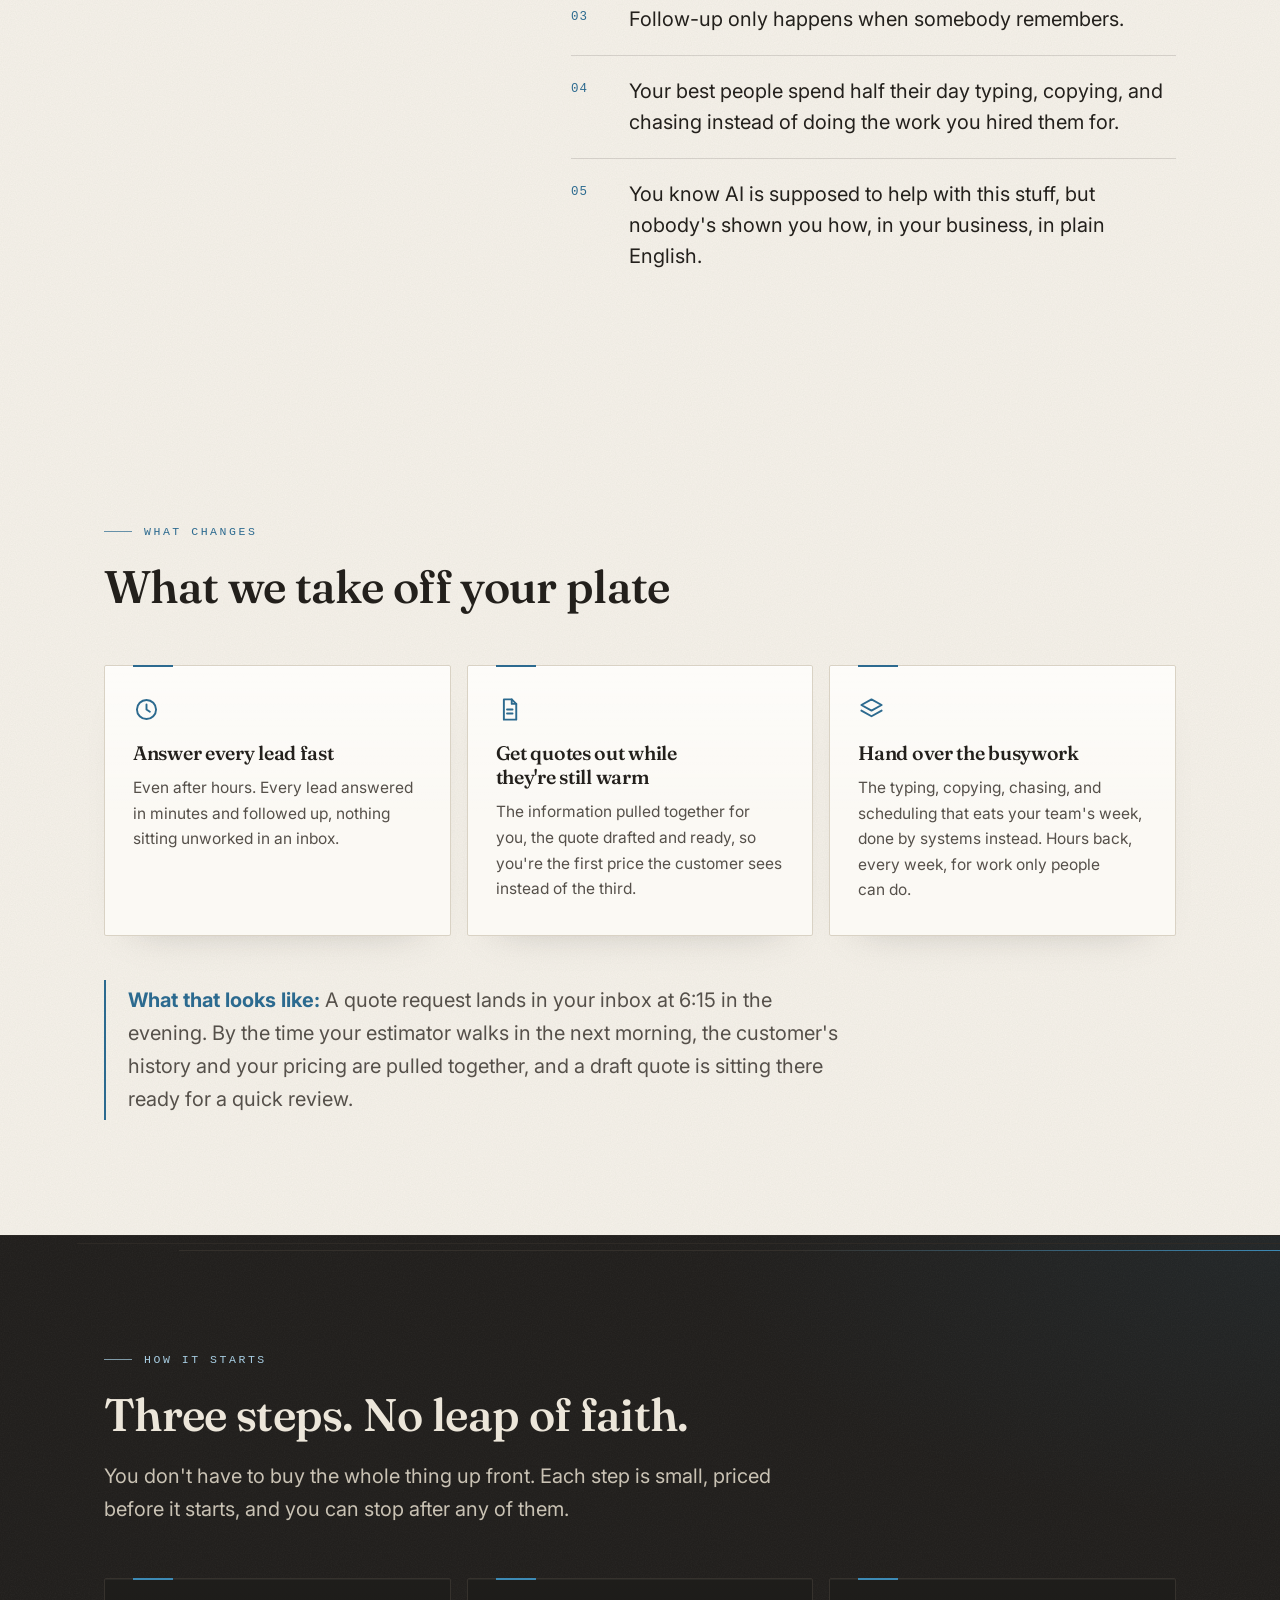
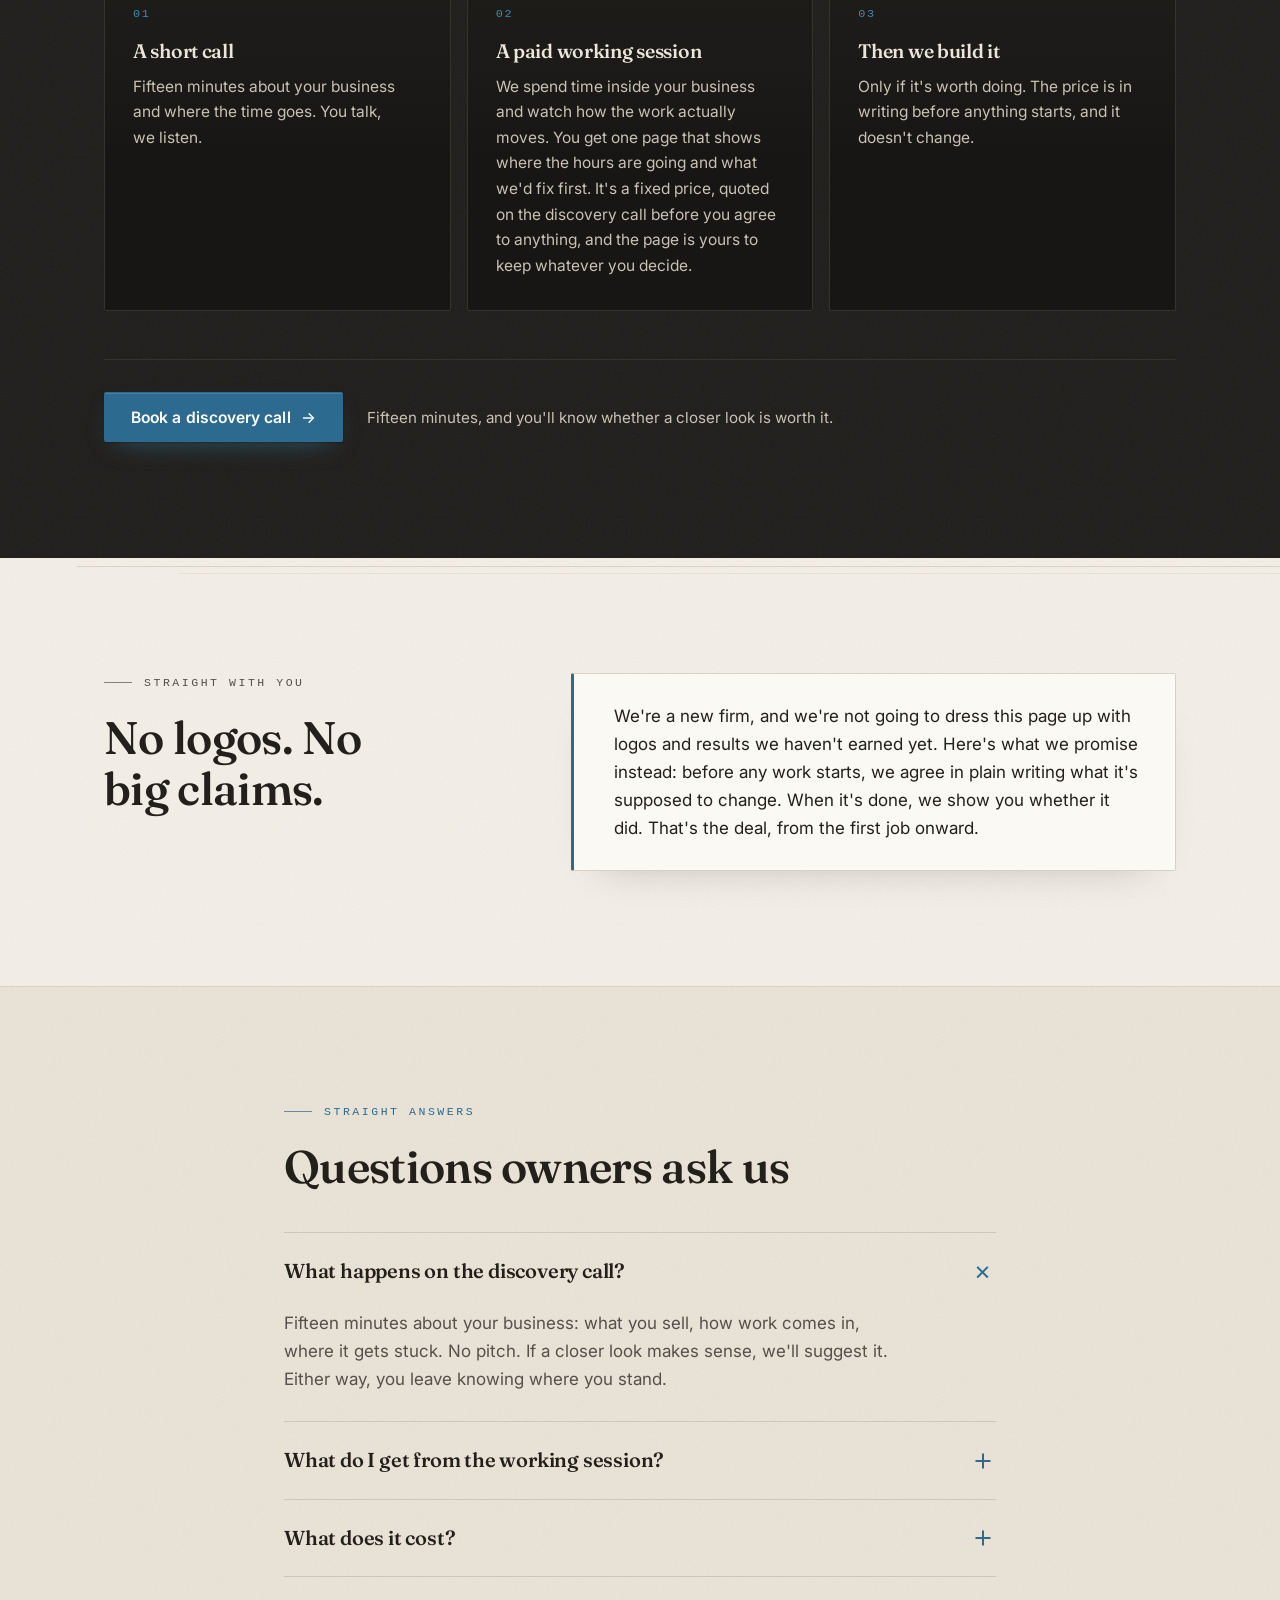
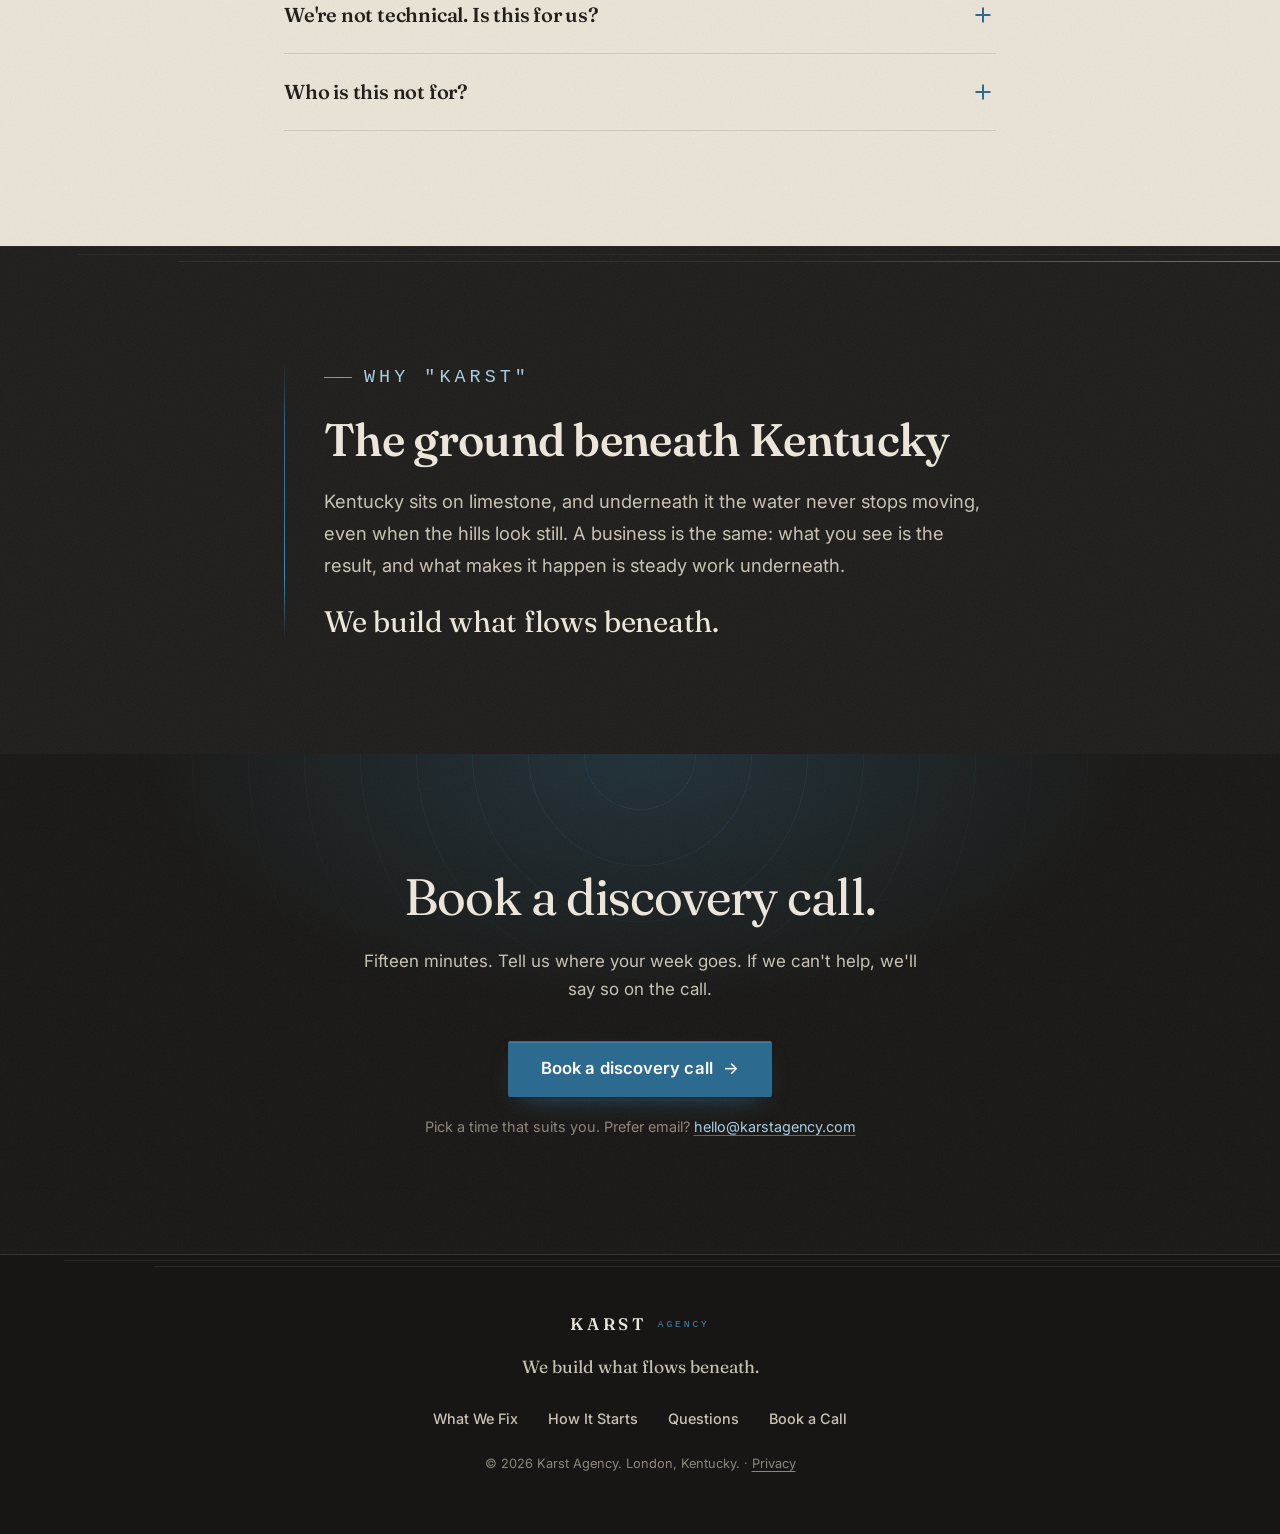
==== commit d8b7fcdb: "Copy fixes from external review: enquiry->lead, trim repeated reassurance to 2, paid working session" ====
--- a/index.html
+++ b/index.html
@@ -63,7 +63,7 @@
       "name": "What happens on the discovery call?",
       "acceptedAnswer": {
         "@type": "Answer",
-        "text": "Fifteen minutes about your business: what you sell, how work comes in, where it gets stuck. No pitch. If a closer look makes sense, we'll suggest it. If it doesn't, we'll tell you."
+        "text": "Fifteen minutes about your business: what you sell, how work comes in, where it gets stuck. No pitch. If a closer look makes sense, we'll suggest it. Either way, you leave knowing where you stand."
       }
     },
     {
@@ -71,7 +71,7 @@
       "name": "What do I get from the working session?",
       "acceptedAnswer": {
         "@type": "Answer",
-        "text": "One page, in plain words: where your time is going, what we'd fix first, and what it would take. It's yours to keep whether or not we ever work together. Plenty of owners take the page and act on it themselves, and that's fine."
+        "text": "One page, in plain words: where your time is going, what we'd fix first, and what it would take. It's yours to keep whether or not we ever work together. You can take the page and act on it yourself, or hand it to your own team. No hard feelings."
       }
     },
     {
@@ -126,17 +126,18 @@
     <div class="wrap">
       <p class="eyebrow">For shops and service companies that run lean</p>
       <h1>You're losing hours every week to work that shouldn't need a person.</h1>
-      <p class="hero-sub">Quotes that go out late. Enquiries that sit in the inbox until the job is gone. The same details typed in three times. We help businesses like yours hand that work over to AI, so your people spend their day on the work they're actually good at. You don't need to know anything about AI. You just need to know where your week goes.</p>
+      <p class="hero-sub">Quotes that go out late. Leads that sit in the inbox until the job is gone. The same details typed in three times. We help businesses like yours hand that work over to AI, so your people spend their day on the work they're actually good at. You don't need to know anything about AI. You just need to know where your week goes.</p>
       <div class="hero-ctas">
         <a class="btn btn-primary" href="https://calendly.com/karstagency/discovery-call">Book a discovery call</a>
         <a class="btn btn-ghost" href="#start">How it starts</a>
       </div>
       <p class="hero-note">15 minutes. No pitch. If there's nothing worth fixing in your business, we'll tell you on the call.</p>
+      <p class="cta-micro">The button opens our calendar. Pick any time that suits you.</p>
 
       <div class="trust-strip">
         <div class="trust-item" data-reveal>
           <span class="trust-k">A 15-minute call</span>
-          <span class="trust-v">No pitch, no obligation. If we can't help, we say so.</span>
+          <span class="trust-v">No pitch, no obligation, and nothing to prepare.</span>
         </div>
         <div class="trust-item" data-reveal>
           <span class="trust-k">One page, in plain words</span>
@@ -190,7 +191,7 @@
       </div>
       <div data-reveal>
         <ul class="pain-list">
-          <li>An enquiry comes in, nobody gets to it until the next day, and the job goes to whoever answered first.</li>
+          <li>A lead comes in, nobody gets to it until the next day, and the job goes to whoever answered first.</li>
           <li>A quote takes days because the numbers live in three different places.</li>
           <li>Follow-up only happens when somebody remembers.</li>
           <li>Your best people spend half their day typing, copying, and chasing instead of doing the work you hired them for.</li>
@@ -212,8 +213,8 @@
           <div class="card-icon" aria-hidden="true">
             <svg viewBox="0 0 24 24" fill="none" stroke="currentColor" stroke-width="1.7" stroke-linecap="round" stroke-linejoin="round"><circle cx="12" cy="12" r="8.5"/><path d="M12 7.5V12l3 2"/></svg>
           </div>
-          <h3>Answer every enquiry fast</h3>
-          <p>Even after hours. Every enquiry answered in minutes, every lead followed up, nothing sitting unworked in an inbox.</p>
+          <h3>Answer every lead fast</h3>
+          <p>Even after hours. Every lead answered in minutes and followed up, nothing sitting unworked in an inbox.</p>
         </article>
         <article class="system-card light" data-reveal>
           <div class="card-icon" aria-hidden="true">
@@ -230,6 +231,8 @@
           <p>The typing, copying, chasing, and scheduling that eats your team's week, done by systems instead. Hours back, every week, for work only people can do.</p>
         </article>
       </div>
+
+      <p class="example-note" data-reveal><strong>What that looks like:</strong> A quote request lands in your inbox at 6:15 in the evening. By the time your estimator walks in the next morning, the customer's history and your pricing are pulled together, and a draft quote is sitting there ready for a quick review.</p>
     </div>
   </section>
 
@@ -244,21 +247,21 @@
       <div class="systems-grid three">
         <article class="system-card" data-reveal>
           <h3>A short call</h3>
-          <p>Fifteen minutes about your business and where the time goes. If we can't help, we say so there and then.</p>
+          <p>Fifteen minutes about your business and where the time goes. You talk, we listen.</p>
         </article>
         <article class="system-card" data-reveal>
-          <h3>We come and look</h3>
-          <p>We spend time inside your business, watch how the work actually moves, and give you one page that shows where the hours are going and what we'd fix first. That page is yours to keep, whatever you decide.</p>
+          <h3>A paid working session</h3>
+          <p>We spend time inside your business and watch how the work actually moves. You get one page that shows where the hours are going and what we'd fix first. It's a fixed price, quoted on the discovery call before you agree to anything, and the page is yours to keep whatever you decide.</p>
         </article>
         <article class="system-card" data-reveal>
           <h3>Then we build it</h3>
-          <p>Only if it's worth doing. The price is in writing before anything starts, and it doesn't change. If the honest answer is "AI isn't your problem," you'll hear that from us too.</p>
+          <p>Only if it's worth doing. The price is in writing before anything starts, and it doesn't change.</p>
         </article>
       </div>
 
       <div class="audit-cta" data-reveal>
         <a class="btn btn-primary" href="https://calendly.com/karstagency/discovery-call">Book a discovery call</a>
-        <span>Fifteen minutes. If we can't help, we say so there and then.</span>
+        <span>Fifteen minutes, and you'll know whether a closer look is worth it.</span>
       </div>
     </div>
   </section>
@@ -289,7 +292,7 @@
           </h3>
           <div class="faq-a open" id="faq-a1" role="region" aria-labelledby="faq-q1">
             <div class="faq-a-inner">
-              <p>Fifteen minutes about your business: what you sell, how work comes in, where it gets stuck. No pitch. If a closer look makes sense, we'll suggest it. If it doesn't, we'll tell you.</p>
+              <p>Fifteen minutes about your business: what you sell, how work comes in, where it gets stuck. No pitch. If a closer look makes sense, we'll suggest it. Either way, you leave knowing where you stand.</p>
             </div>
           </div>
         </div>
@@ -299,7 +302,7 @@
           </h3>
           <div class="faq-a" id="faq-a2" role="region" aria-labelledby="faq-q2">
             <div class="faq-a-inner">
-              <p>One page, in plain words: where your time is going, what we'd fix first, and what it would take. It's yours to keep whether or not we ever work together. Plenty of owners take the page and act on it themselves, and that's fine.</p>
+              <p>One page, in plain words: where your time is going, what we'd fix first, and what it would take. It's yours to keep whether or not we ever work together. You can take the page and act on it yourself, or hand it to your own team. No hard feelings.</p>
             </div>
           </div>
         </div>
--- a/styles.css
+++ b/styles.css
@@ -205,6 +205,9 @@
 }
 .hero-ctas { display: flex; gap: 12px; flex-wrap: wrap; margin-bottom: 0; }
 .hero-note { font-size: 0.9rem; color: var(--stone-400); margin-top: 26px; max-width: 40rem; }
+.cta-micro { font-size: 0.85rem; color: var(--stone-400); margin-top: 10px; max-width: 40rem; }
+.example-note { margin-top: 44px; max-width: 46rem; padding: 4px 0 4px 22px; border-left: 2px solid var(--spring-deep); font-size: var(--fs-lead); color: var(--ink-soft); }
+.example-note strong { color: var(--spring-deep); }
 
 /* Trust strip: three plain promises under the hero */
 .trust-strip {
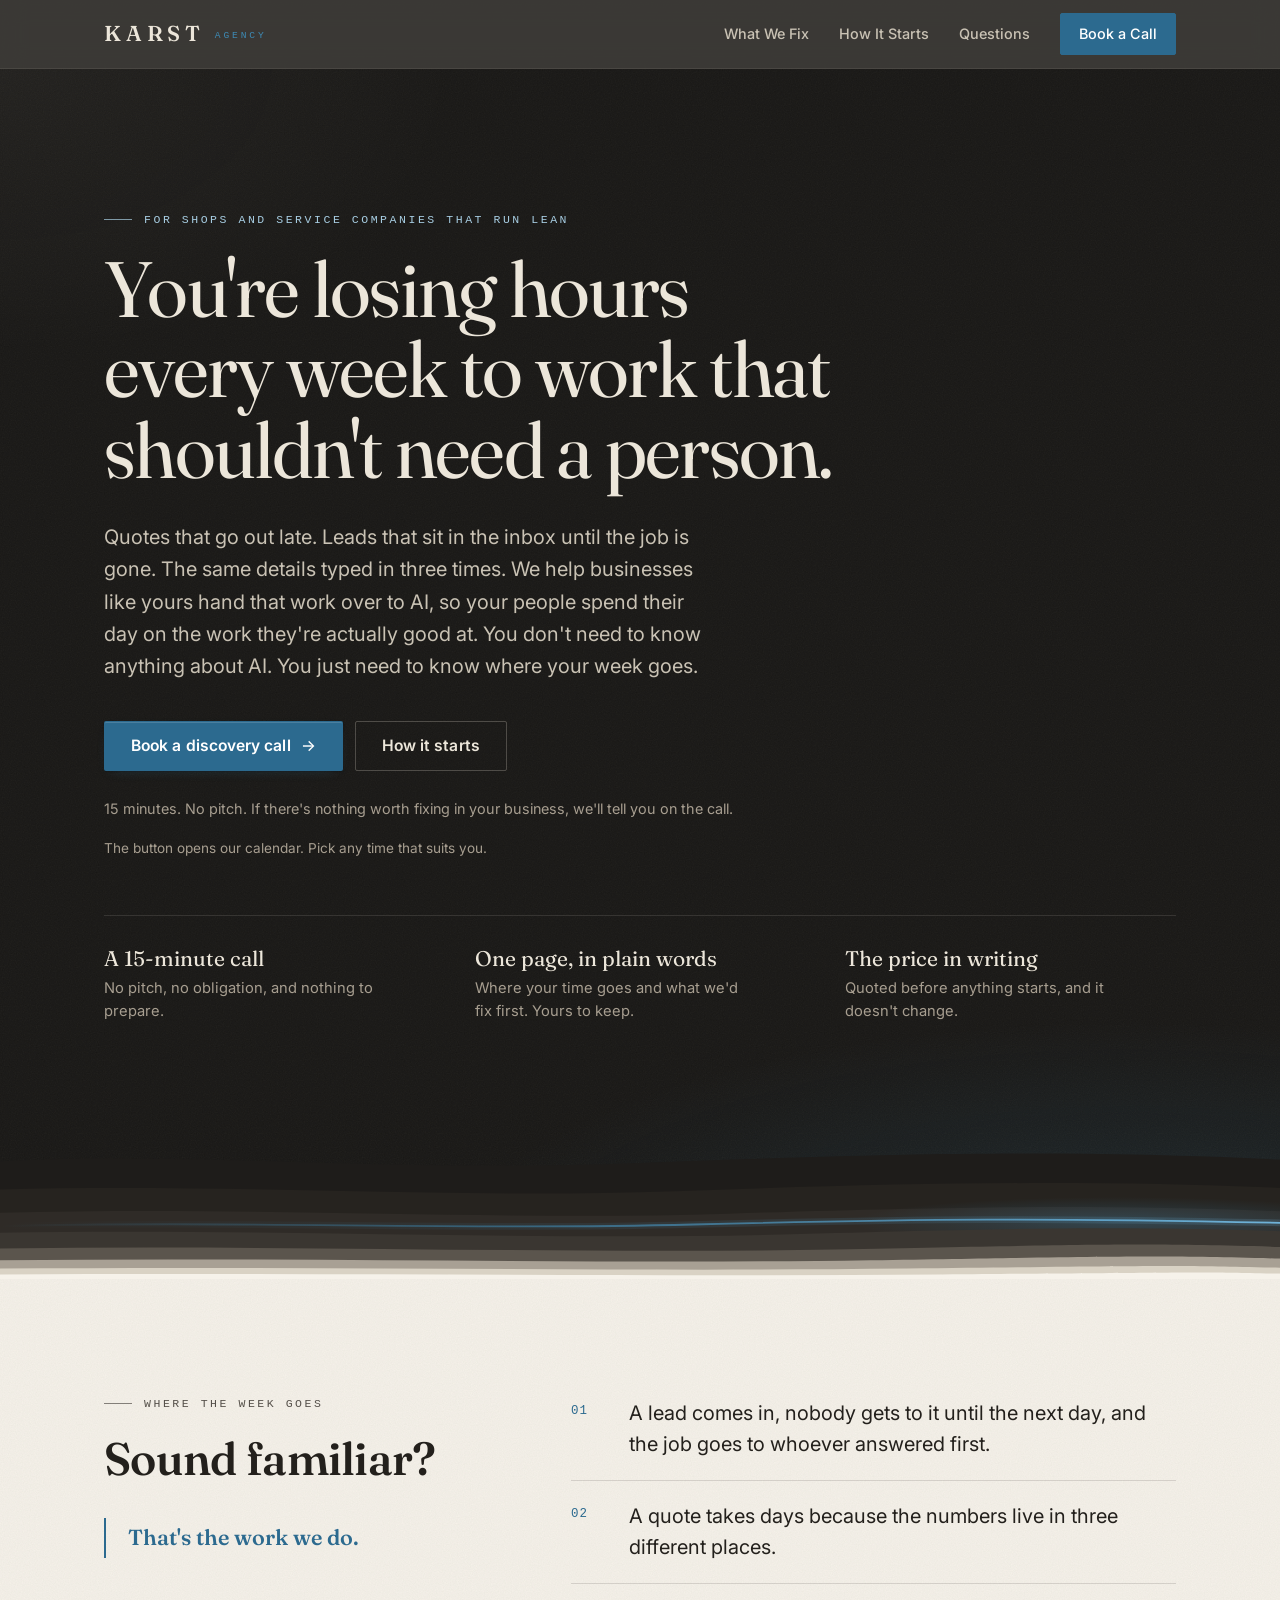
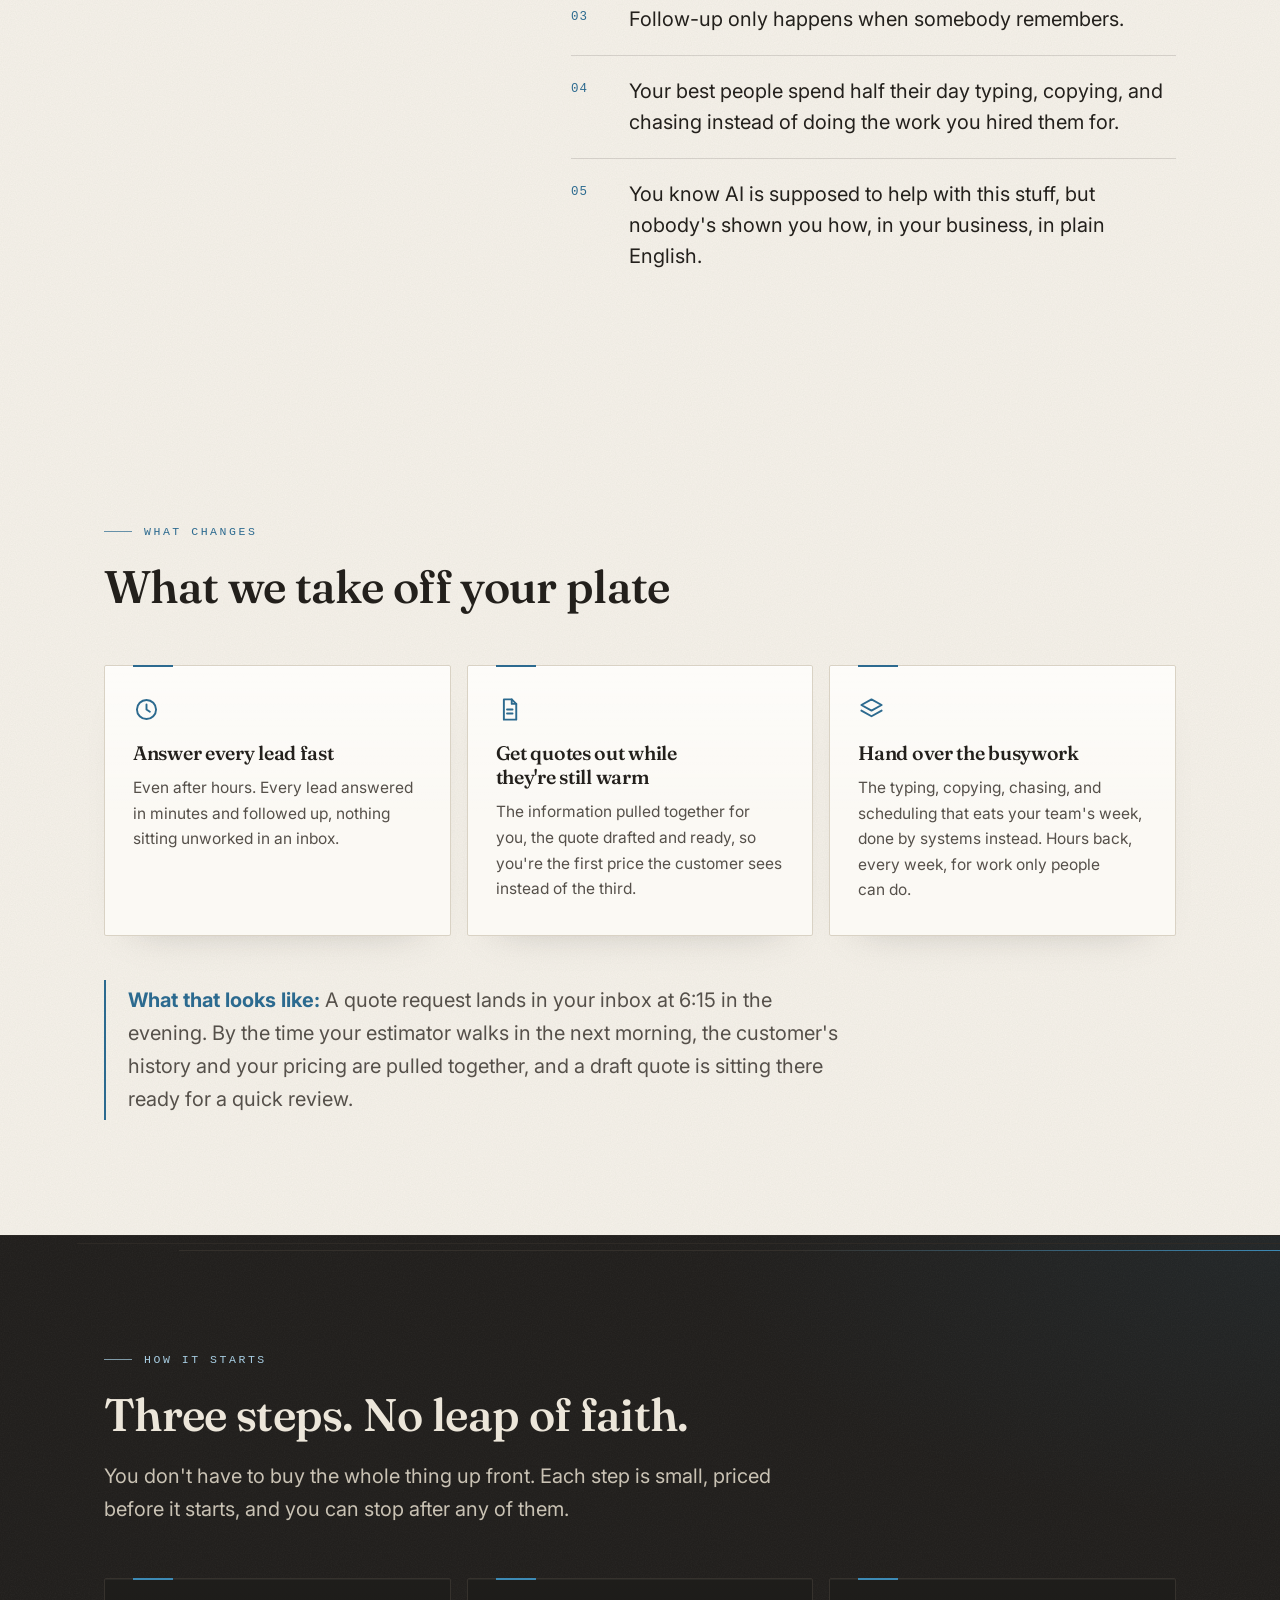
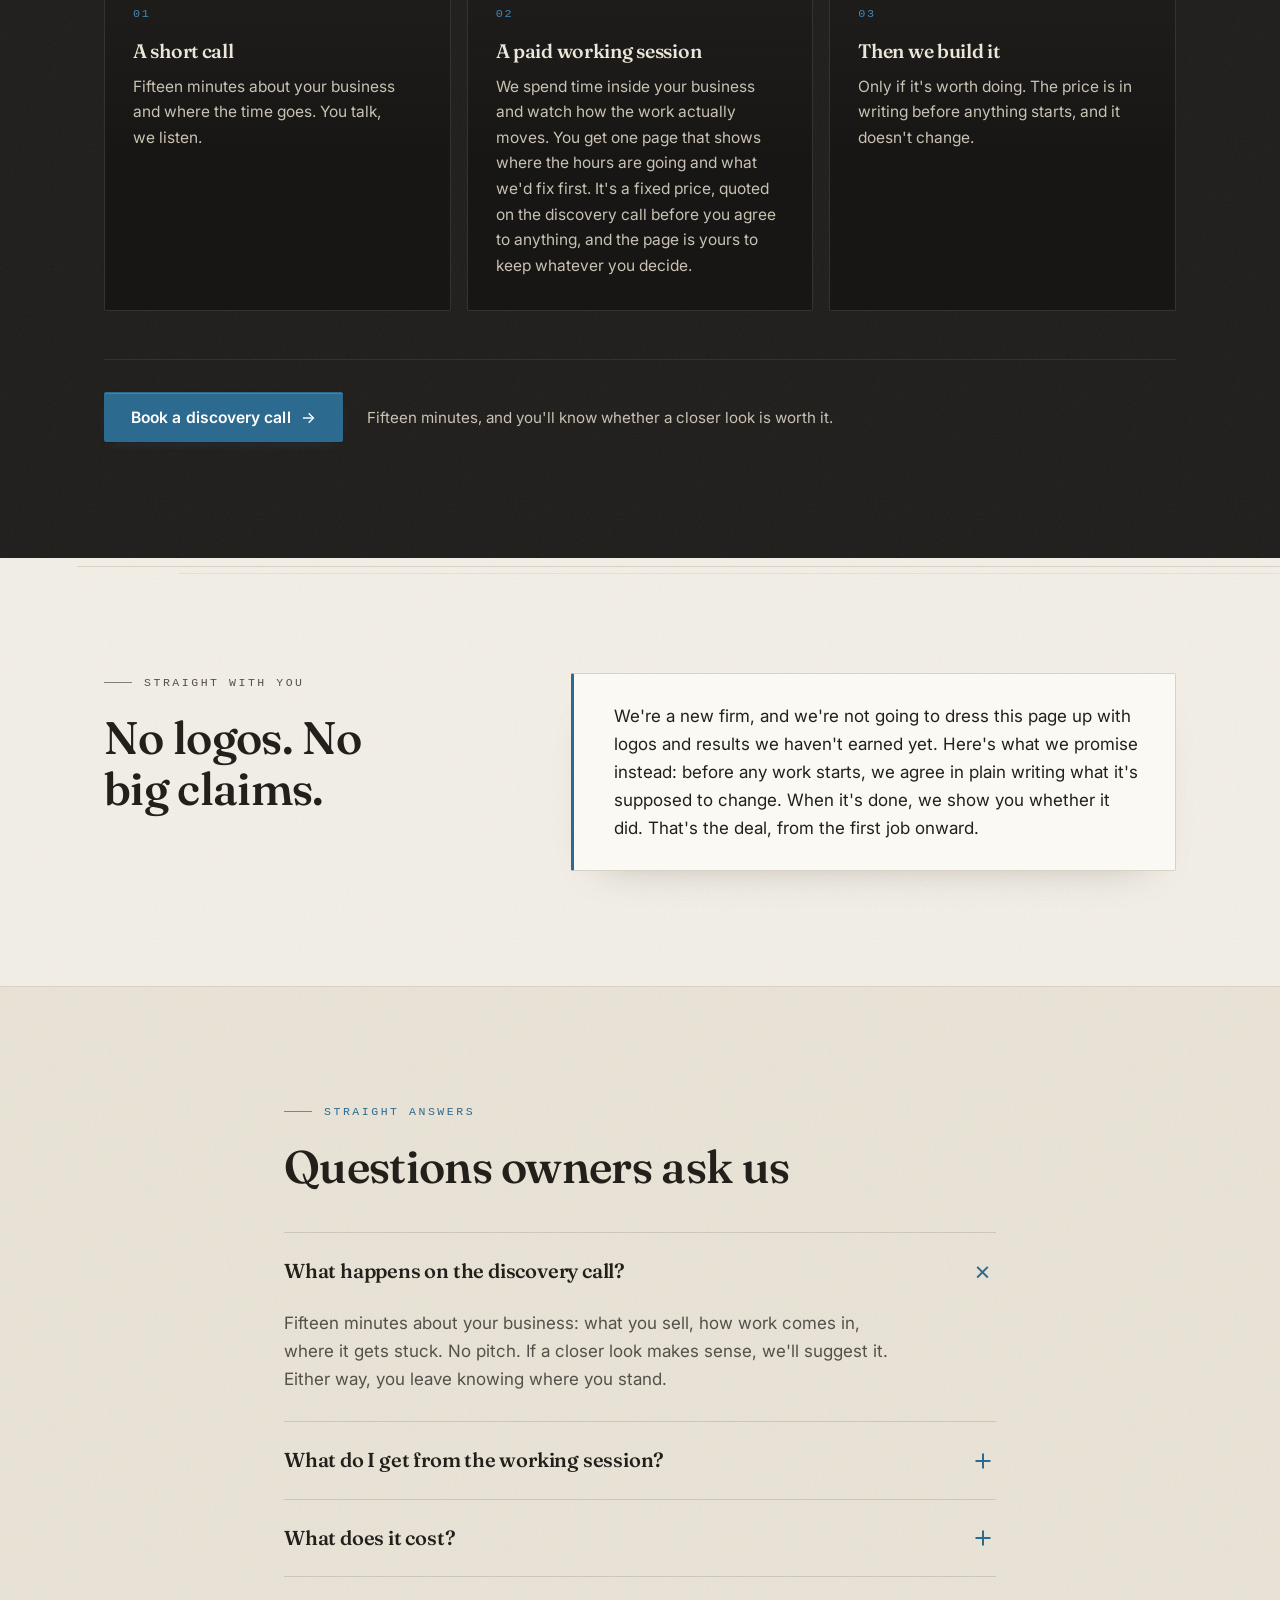
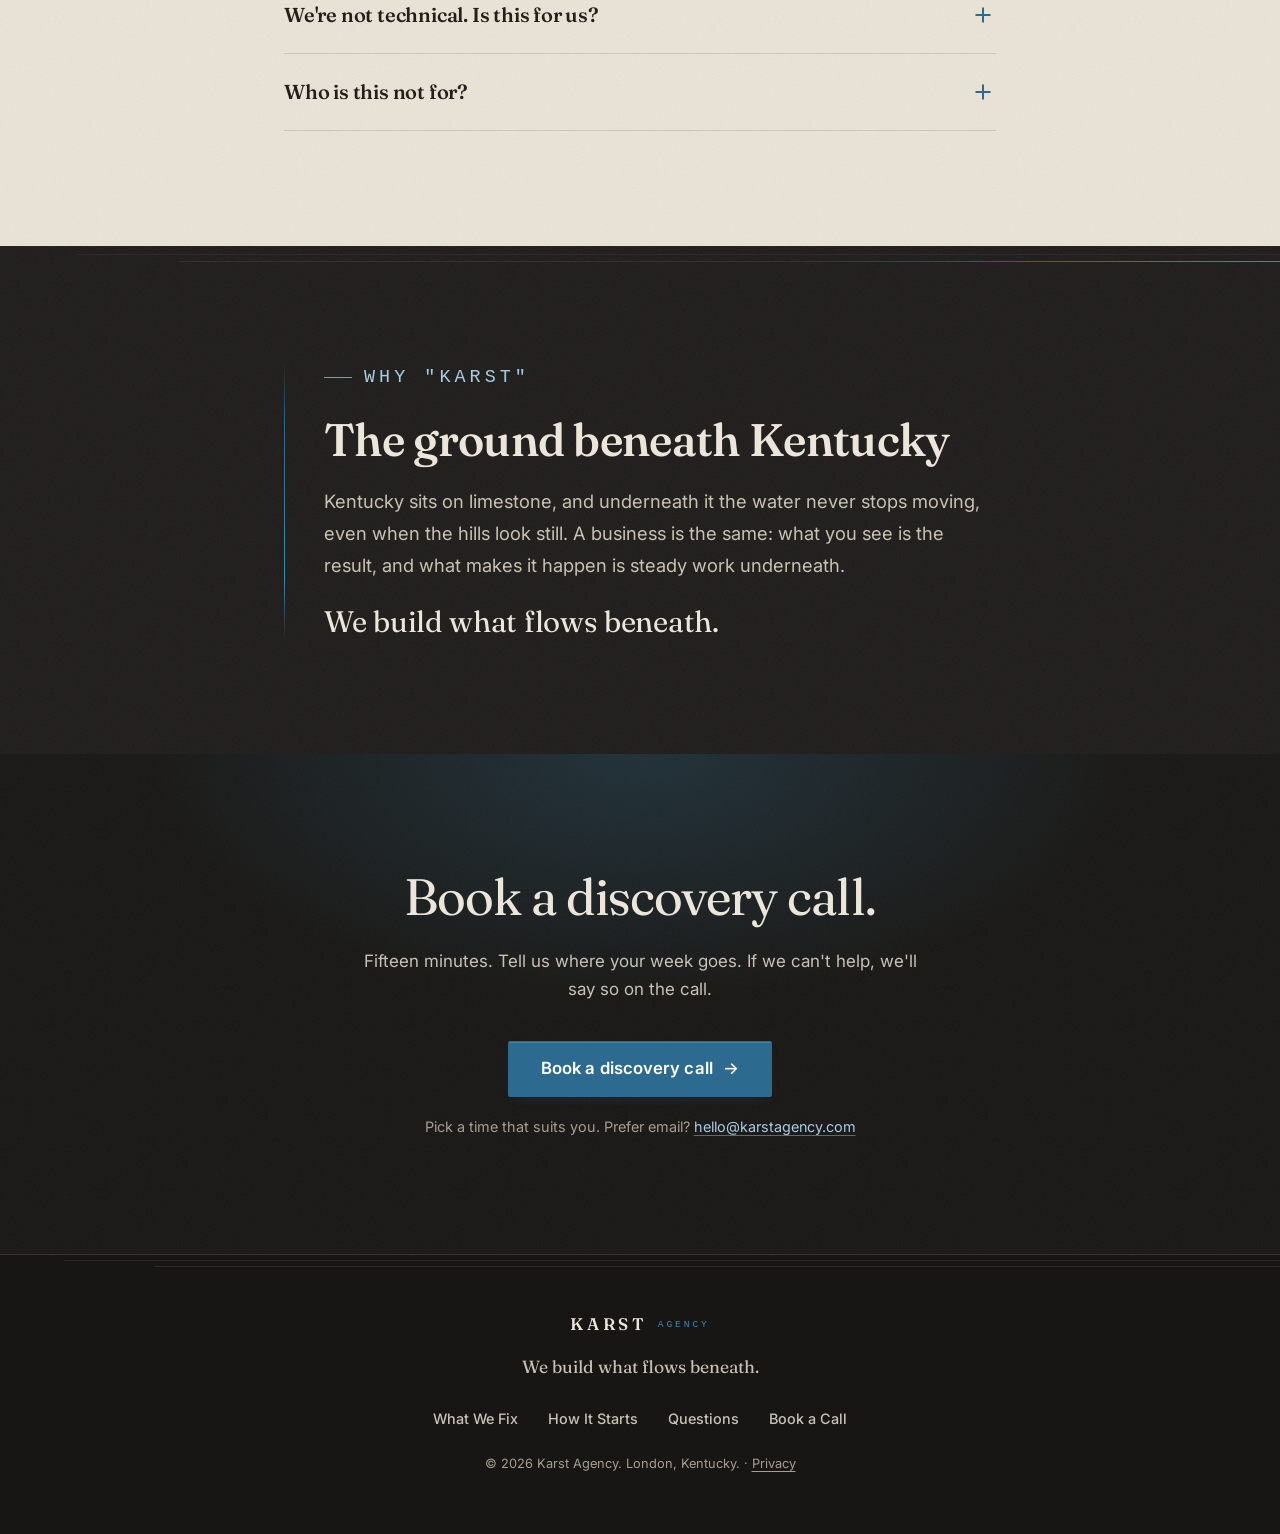
==== commit 6f6fd9fe: "Design fixes from Gemini review: solid header CTA, lighter muted text on dark, softer button shadow," ====
--- a/index.html
+++ b/index.html
@@ -392,7 +392,7 @@
           io.unobserve(entry.target);
         }
       });
-    }, { threshold: 0.12, rootMargin: '0px 0px -6% 0px' });
+    }, { threshold: 0.12, rootMargin: '0px 0px 10% 0px' });
     revealEls.forEach(function (el) { io.observe(el); });
   } else {
     revealEls.forEach(function (el) { el.classList.add('in'); });
--- a/styles.css
+++ b/styles.css
@@ -8,7 +8,7 @@
   --stone-900: #1e1c1a;
   --stone-800: #2a2724;
   --stone-700: #3a3631;
-  --stone-400: #8d867c;
+  --stone-400: #a79e90;
   --limestone: #ece6da;
   --limestone-dim: #c9c2b4;
   --paper: #f6f2ea;
@@ -163,12 +163,13 @@
   display: inline-flex; align-items: center;
   min-height: 42px;
   padding: 0 18px;
-  border: 1px solid rgba(61, 138, 181, 0.75);
+  background: var(--spring-deep);
+  border: 1px solid var(--spring-deep);
   border-radius: var(--radius);
-  color: var(--limestone);
+  color: #fff;
   transition: background-color 0.2s ease, border-color 0.2s ease;
 }
-.site-header nav a.nav-cta:hover { background: var(--spring-deep); border-color: var(--spring-deep); }
+.site-header nav a.nav-cta:hover { background: var(--spring-ink); border-color: var(--spring-ink); }
 
 /* ==========================================================
    Hero
@@ -277,7 +278,7 @@
   box-shadow:
     inset 0 1px 0 rgba(255, 255, 255, 0.14),
     0 1px 2px rgba(0, 0, 0, 0.25),
-    0 10px 28px -14px rgba(61, 138, 181, 0.7);
+    0 4px 14px -8px rgba(61, 138, 181, 0.45);
 }
 .btn-primary::after {
   content: "\2192";
@@ -290,7 +291,7 @@
   box-shadow:
     inset 0 1px 0 rgba(255, 255, 255, 0.1),
     0 1px 2px rgba(0, 0, 0, 0.3),
-    0 14px 32px -14px rgba(61, 138, 181, 0.8);
+    0 6px 18px -8px rgba(61, 138, 181, 0.5);
 }
 .btn-primary:hover::after { transform: translateX(3px); }
 .btn-ghost {
@@ -603,16 +604,6 @@
     var(--grain-stone),
     var(--stone-950);
 }
-.contact::before {                     /* ripples, faded out by mask */
-  content: "";
-  position: absolute; inset: 0;
-  pointer-events: none;
-  background: repeating-radial-gradient(circle at 50% 0%,
-    rgba(61, 138, 181, 0) 0 55px,
-    rgba(61, 138, 181, 0.12) 55px 56px);
-  -webkit-mask-image: radial-gradient(ellipse 60% 75% at 50% 0%, #000 0%, transparent 78%);
-          mask-image: radial-gradient(ellipse 60% 75% at 50% 0%, #000 0%, transparent 78%);
-}
 .contact .wrap { position: relative; z-index: 1; }
 .contact h2 {
   font-size: clamp(2.1rem, 1.3rem + 2.8vw, 3.2rem);
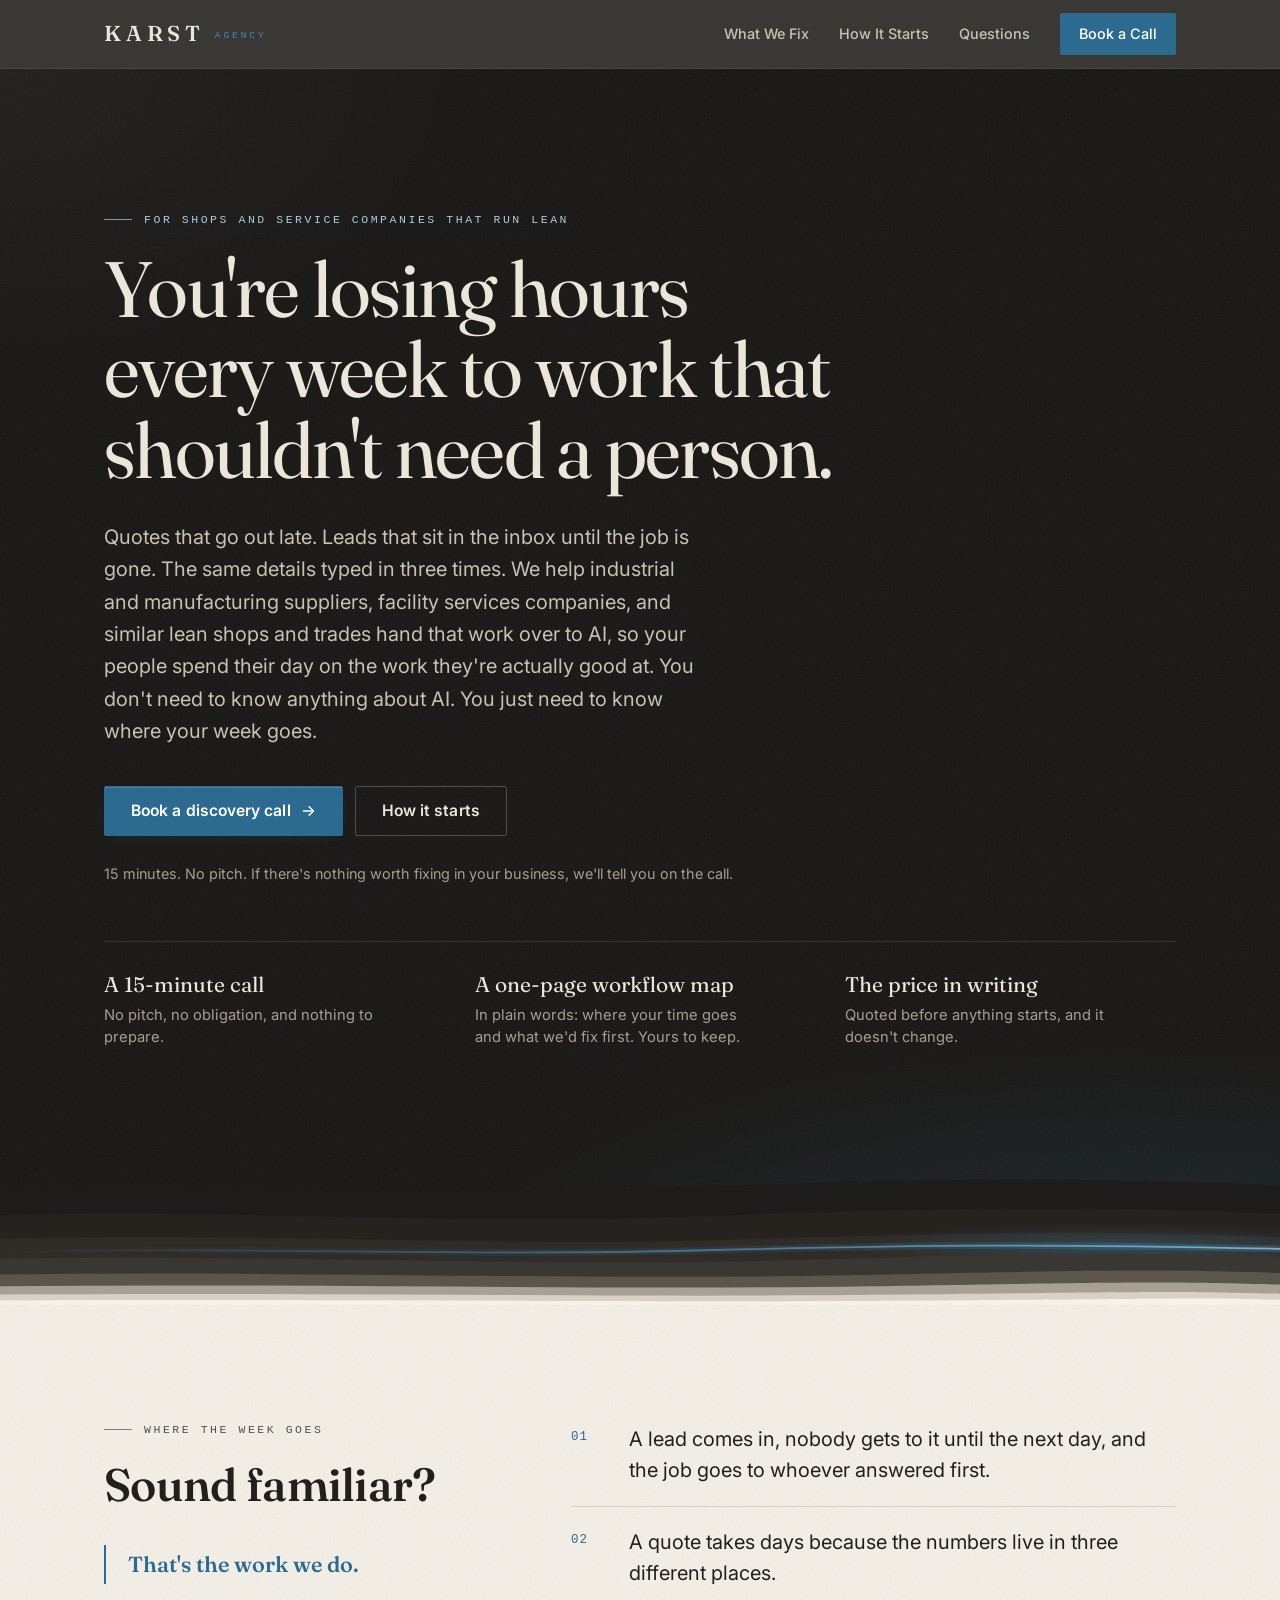
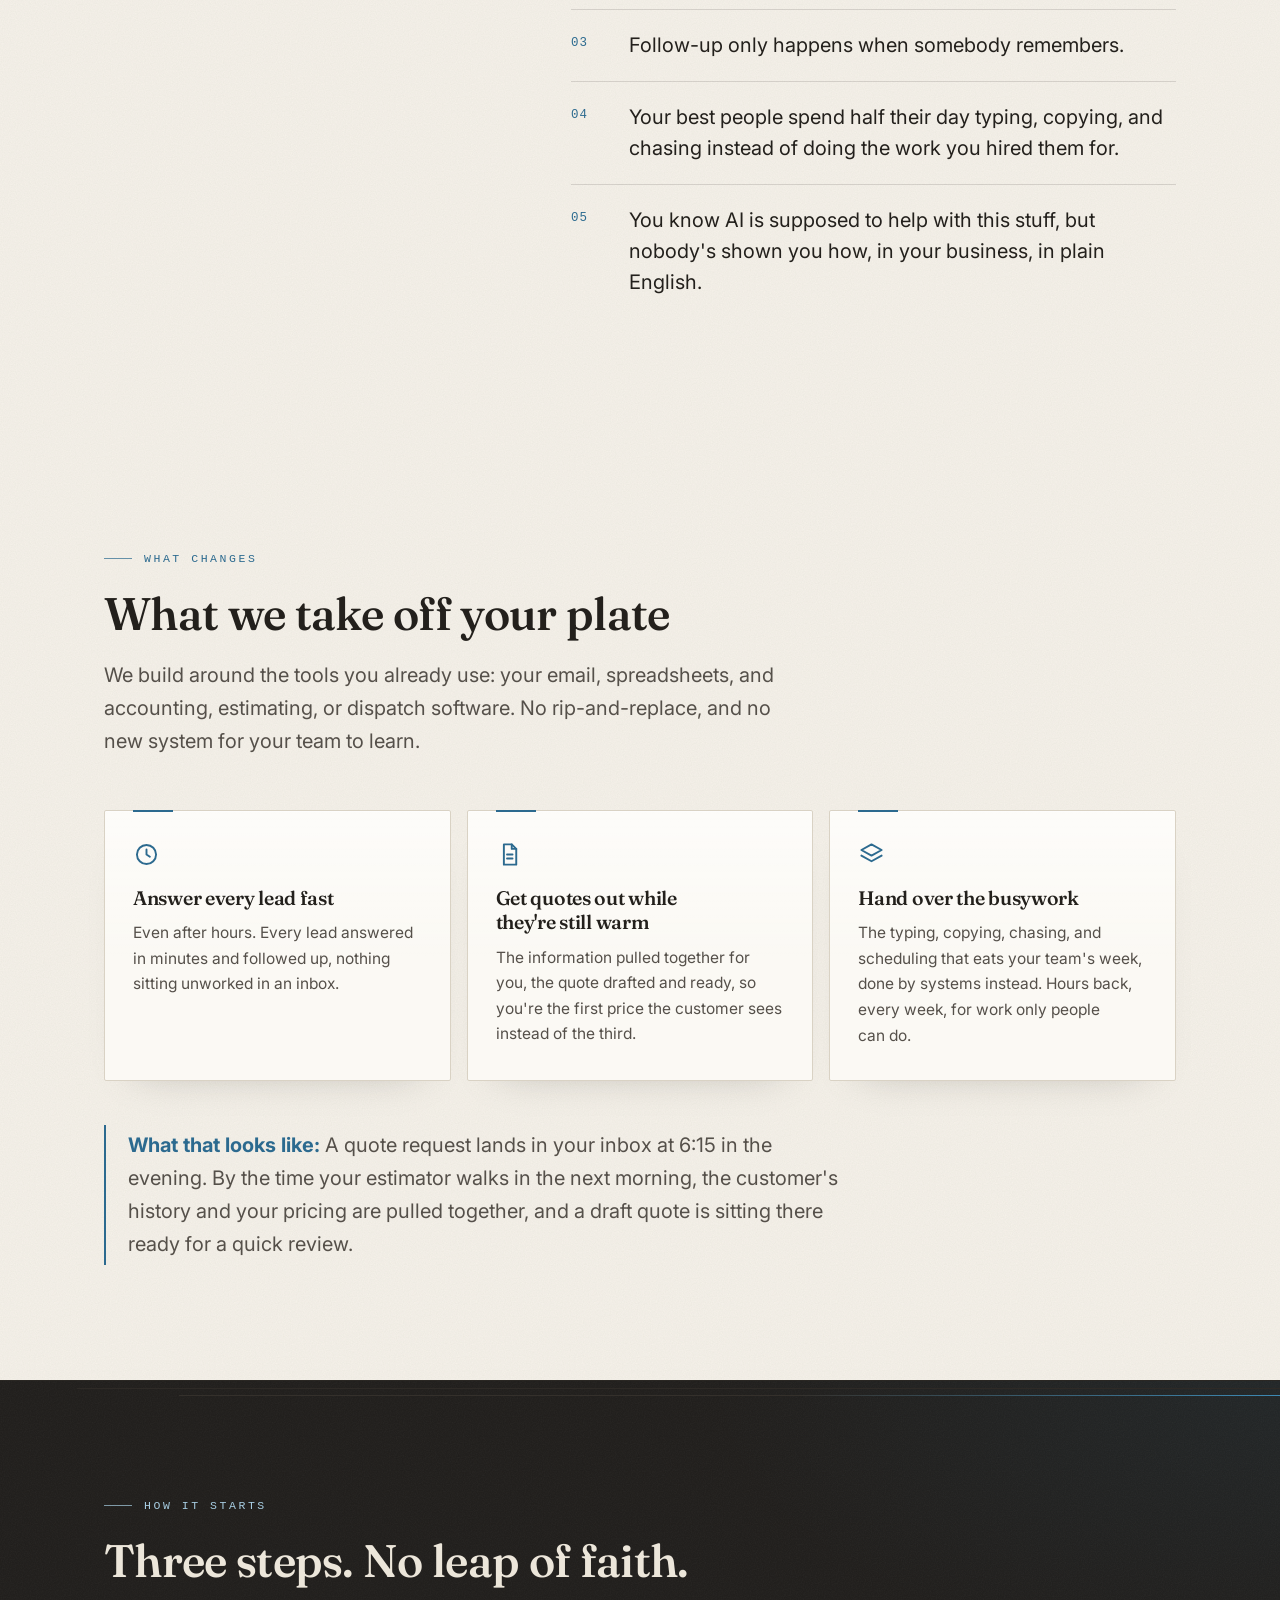
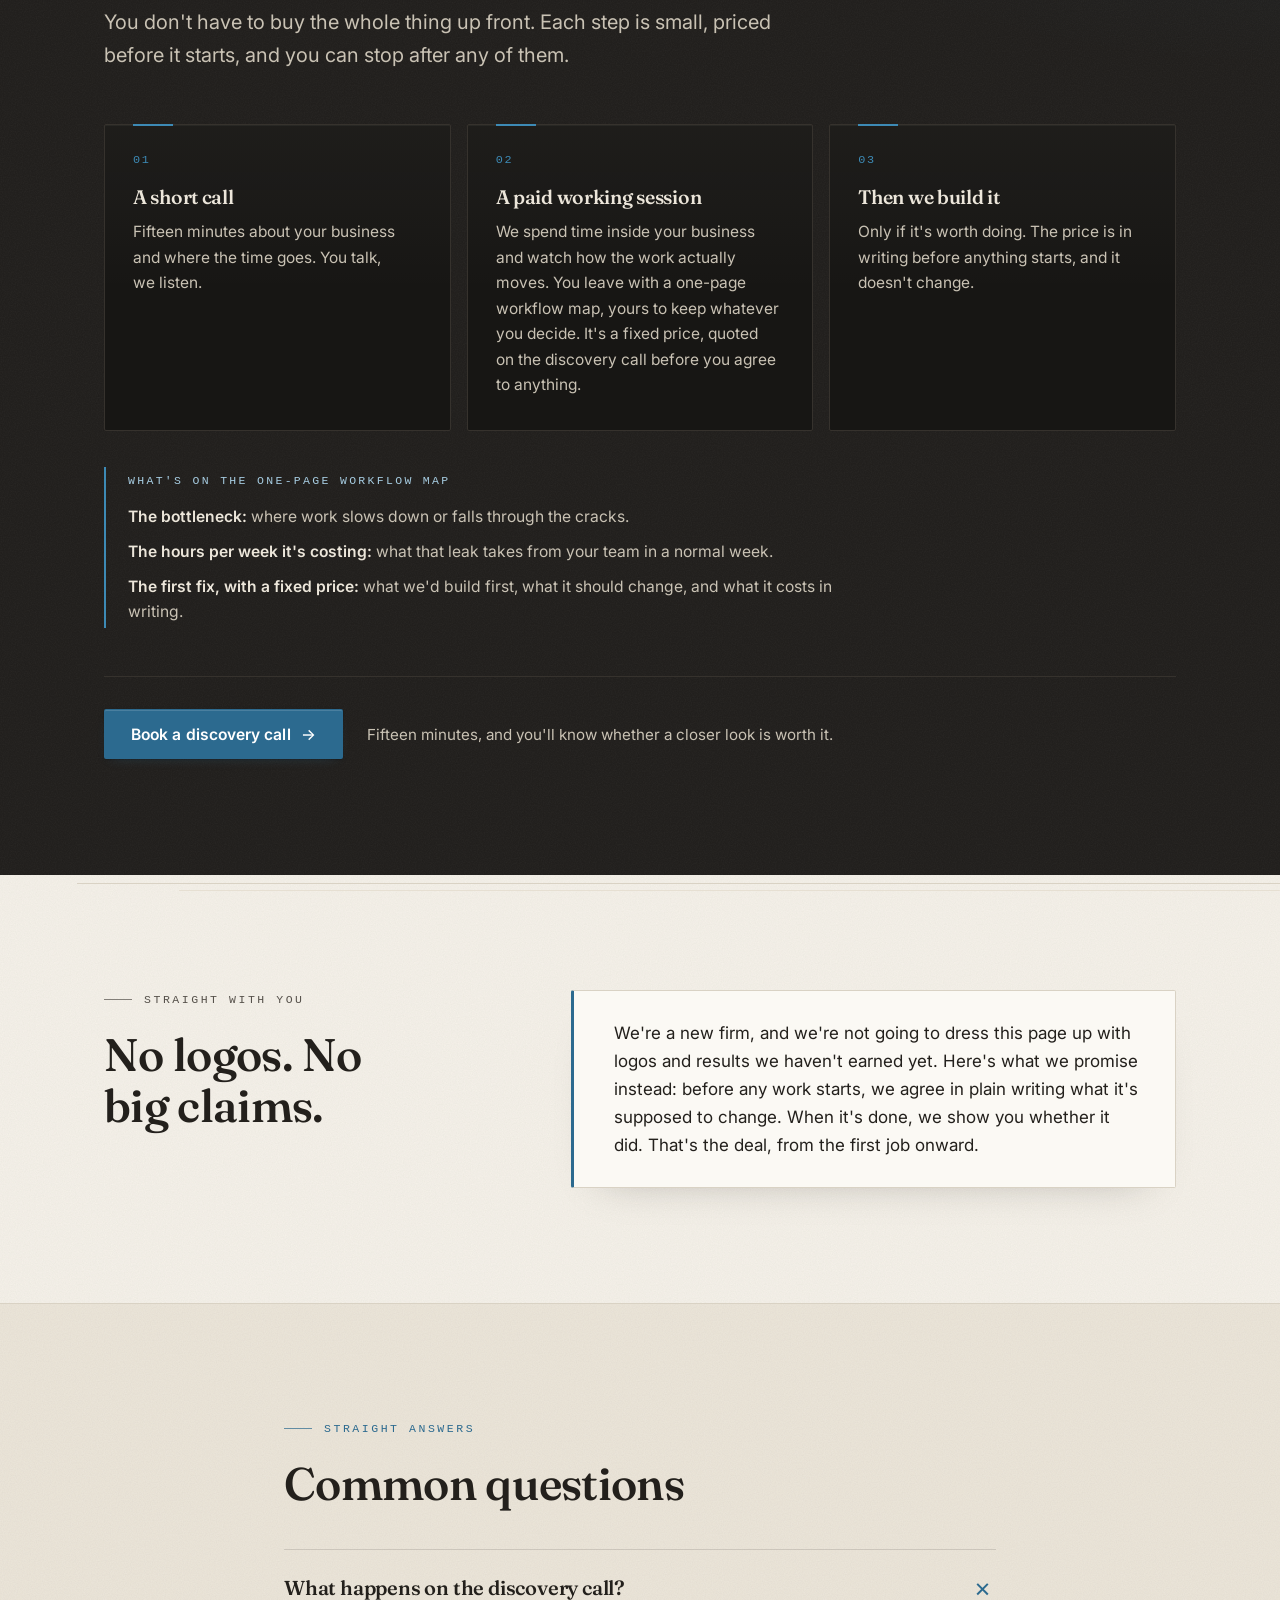
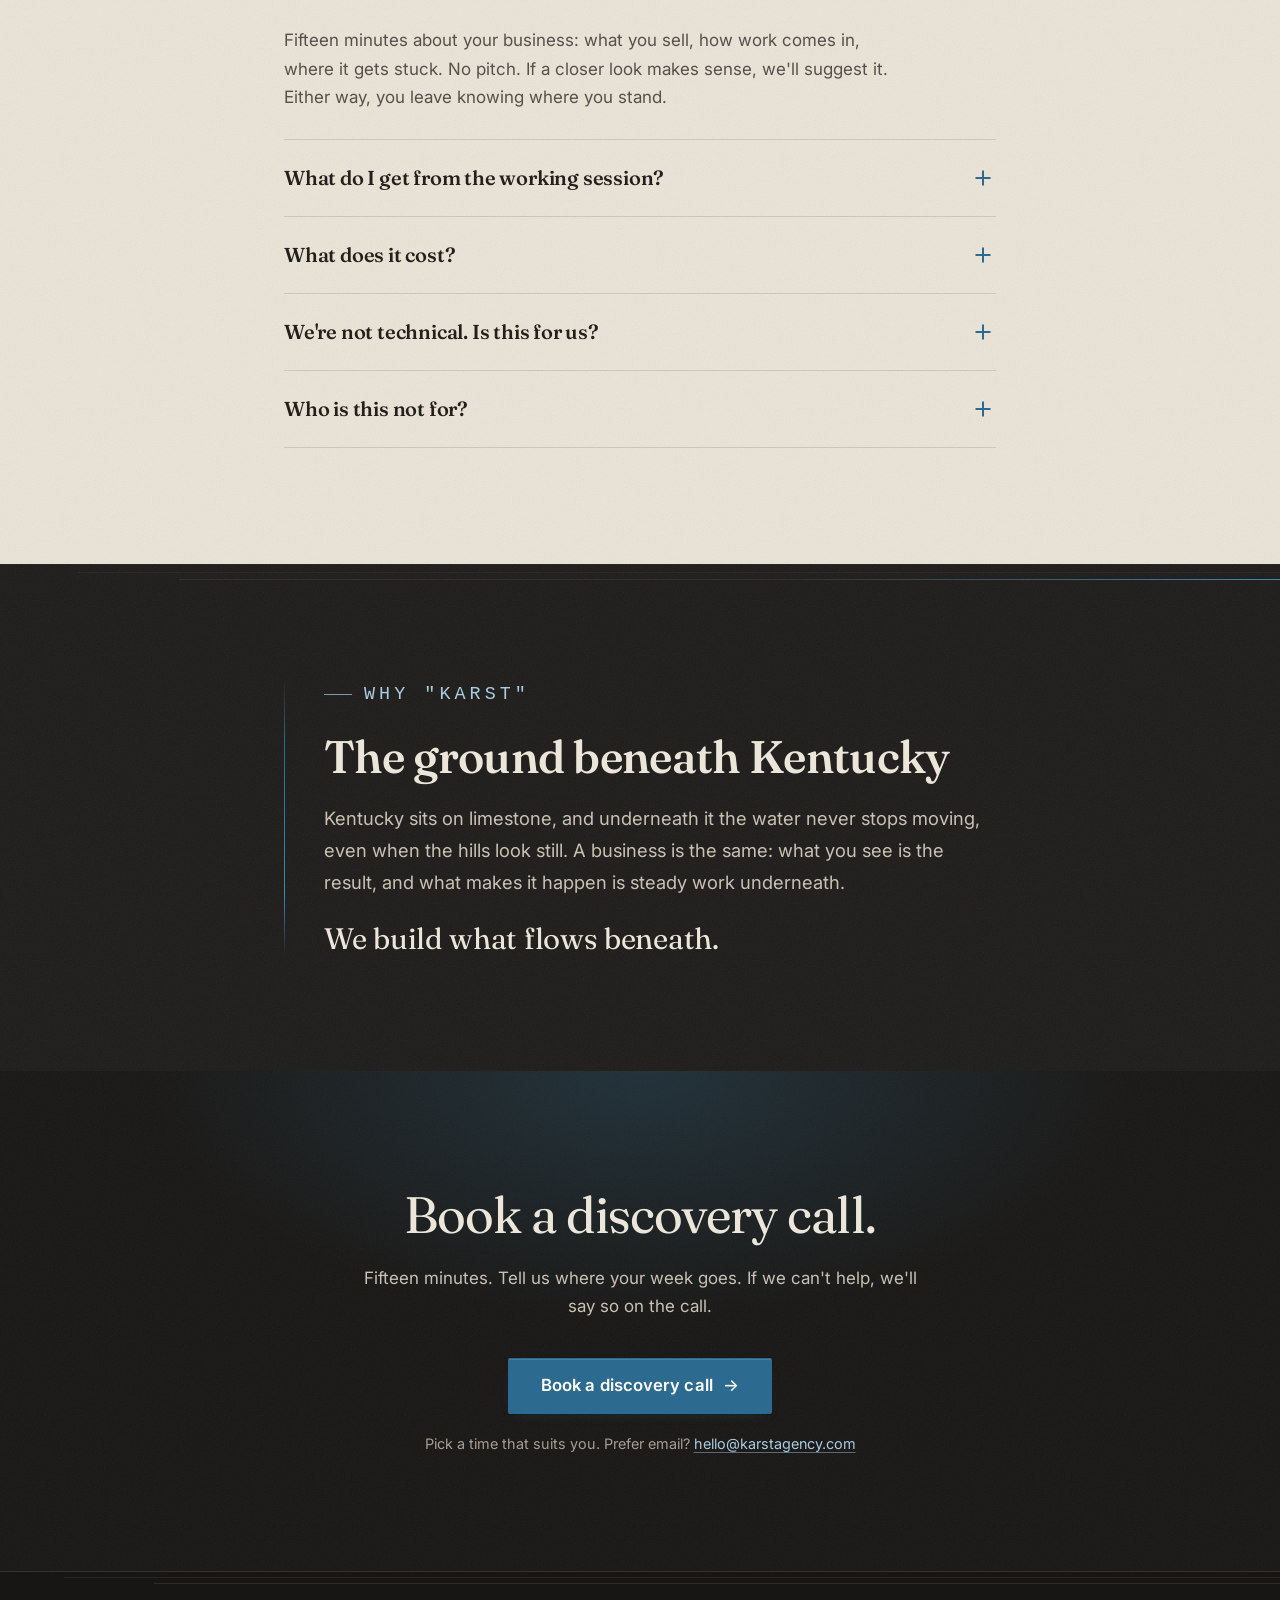
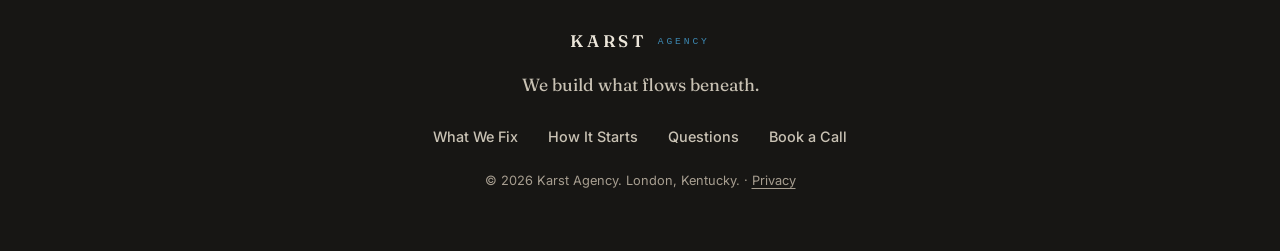
==== commit 5eb46652: "Site review fixes: copy clarity, workflow map outline, a11y, responsive nav, and 404 paths" ====
--- a/index.html
+++ b/index.html
@@ -49,7 +49,7 @@
     "Workflow audit",
     "AI implementation",
     "Business process automation",
-    "Lead generation systems"
+    "Lead response and follow-up"
   ]
 }
 </script>
@@ -71,7 +71,7 @@
       "name": "What do I get from the working session?",
       "acceptedAnswer": {
         "@type": "Answer",
-        "text": "One page, in plain words: where your time is going, what we'd fix first, and what it would take. It's yours to keep whether or not we ever work together. You can take the page and act on it yourself, or hand it to your own team. No hard feelings."
+        "text": "A one-page workflow map, in plain words: the bottleneck, the hours per week it's costing, and the first fix with a fixed price. It's yours to keep whether or not we ever work together. You can take the map and act on it yourself, or hand it to your own team. No hard feelings."
       }
     },
     {
@@ -108,10 +108,12 @@
 </head>
 <body>
 
+<a class="skip-link" href="#top">Skip to content</a>
+
 <header class="site-header" id="site-header">
   <div class="wrap header-inner">
     <a class="wordmark" href="#top">KARST<span class="wordmark-sub">AGENCY</span></a>
-    <nav>
+    <nav aria-label="Primary">
       <a href="#help">What We Fix</a>
       <a href="#start">How It Starts</a>
       <a href="#faq">Questions</a>
@@ -126,13 +128,12 @@
     <div class="wrap">
       <p class="eyebrow">For shops and service companies that run lean</p>
       <h1>You're losing hours every week to work that shouldn't need a person.</h1>
-      <p class="hero-sub">Quotes that go out late. Leads that sit in the inbox until the job is gone. The same details typed in three times. We help businesses like yours hand that work over to AI, so your people spend their day on the work they're actually good at. You don't need to know anything about AI. You just need to know where your week goes.</p>
+      <p class="hero-sub">Quotes that go out late. Leads that sit in the inbox until the job is gone. The same details typed in three times. We help industrial and manufacturing suppliers, facility services companies, and similar lean shops and trades hand that work over to AI, so your people spend their day on the work they're actually good at. You don't need to know anything about AI. You just need to know where your week goes.</p>
       <div class="hero-ctas">
         <a class="btn btn-primary" href="https://calendly.com/karstagency/discovery-call">Book a discovery call</a>
         <a class="btn btn-ghost" href="#start">How it starts</a>
       </div>
       <p class="hero-note">15 minutes. No pitch. If there's nothing worth fixing in your business, we'll tell you on the call.</p>
-      <p class="cta-micro">The button opens our calendar. Pick any time that suits you.</p>
 
       <div class="trust-strip">
         <div class="trust-item" data-reveal>
@@ -140,8 +141,8 @@
           <span class="trust-v">No pitch, no obligation, and nothing to prepare.</span>
         </div>
         <div class="trust-item" data-reveal>
-          <span class="trust-k">One page, in plain words</span>
-          <span class="trust-v">Where your time goes and what we'd fix first. Yours to keep.</span>
+          <span class="trust-k">A one-page workflow map</span>
+          <span class="trust-v">In plain words: where your time goes and what we'd fix first. Yours to keep.</span>
         </div>
         <div class="trust-item" data-reveal>
           <span class="trust-k">The price in writing</span>
@@ -206,6 +207,7 @@
       <div data-reveal>
         <p class="eyebrow">What changes</p>
         <h2>What we take off your plate</h2>
+        <p class="section-lede">We build around the tools you already use: your email, spreadsheets, and accounting, estimating, or dispatch software. No rip-and-replace, and no new system for your team to learn.</p>
       </div>
 
       <div class="systems-grid three">
@@ -251,7 +253,7 @@
         </article>
         <article class="system-card" data-reveal>
           <h3>A paid working session</h3>
-          <p>We spend time inside your business and watch how the work actually moves. You get one page that shows where the hours are going and what we'd fix first. It's a fixed price, quoted on the discovery call before you agree to anything, and the page is yours to keep whatever you decide.</p>
+          <p>We spend time inside your business and watch how the work actually moves. You leave with a one-page workflow map, yours to keep whatever you decide. It's a fixed price, quoted on the discovery call before you agree to anything.</p>
         </article>
         <article class="system-card" data-reveal>
           <h3>Then we build it</h3>
@@ -259,6 +261,15 @@
         </article>
       </div>
 
+      <div class="map-outline" data-reveal>
+        <p class="map-outline-title">What's on the one-page workflow map</p>
+        <ul class="map-outline-list">
+          <li><strong>The bottleneck:</strong> where work slows down or falls through the cracks.</li>
+          <li><strong>The hours per week it's costing:</strong> what that leak takes from your team in a normal week.</li>
+          <li><strong>The first fix, with a fixed price:</strong> what we'd build first, what it should change, and what it costs in writing.</li>
+        </ul>
+      </div>
+
       <div class="audit-cta" data-reveal>
         <a class="btn btn-primary" href="https://calendly.com/karstagency/discovery-call">Book a discovery call</a>
         <span>Fifteen minutes, and you'll know whether a closer look is worth it.</span>
@@ -282,7 +293,7 @@
     <div class="wrap narrow">
       <div data-reveal>
         <p class="eyebrow">Straight answers</p>
-        <h2>Questions owners ask us</h2>
+        <h2>Common questions</h2>
       </div>
 
       <div data-reveal>
@@ -302,7 +313,7 @@
           </h3>
           <div class="faq-a" id="faq-a2" role="region" aria-labelledby="faq-q2">
             <div class="faq-a-inner">
-              <p>One page, in plain words: where your time is going, what we'd fix first, and what it would take. It's yours to keep whether or not we ever work together. You can take the page and act on it yourself, or hand it to your own team. No hard feelings.</p>
+              <p>A one-page workflow map, in plain words: the bottleneck, the hours per week it's costing, and the first fix with a fixed price. It's yours to keep whether or not we ever work together. You can take the map and act on it yourself, or hand it to your own team. No hard feelings.</p>
             </div>
           </div>
         </div>
--- a/styles.css
+++ b/styles.css
@@ -71,6 +71,24 @@
   border-radius: var(--radius);
 }
 
+.skip-link {
+  position: absolute;
+  left: -9999px;
+  top: 0;
+  z-index: 100;
+  padding: 12px 18px;
+  background: var(--spring-deep);
+  color: #fff;
+  font-size: 0.9rem;
+  font-weight: 600;
+  text-decoration: none;
+  border-radius: var(--radius);
+}
+.skip-link:focus {
+  left: 16px;
+  top: 12px;
+}
+
 .wrap { max-width: 1120px; margin: 0 auto; padding: 0 24px; }
 .wrap.narrow { max-width: 760px; }
 .center { text-align: center; }
@@ -155,6 +173,7 @@
 .site-header nav a {
   color: var(--limestone-dim); text-decoration: none;
   font-size: 0.9rem; font-weight: 500;
+  white-space: nowrap;
   padding: 10px 0;
   transition: color 0.2s ease;
 }
@@ -206,7 +225,6 @@
 }
 .hero-ctas { display: flex; gap: 12px; flex-wrap: wrap; margin-bottom: 0; }
 .hero-note { font-size: 0.9rem; color: var(--stone-400); margin-top: 26px; max-width: 40rem; }
-.cta-micro { font-size: 0.85rem; color: var(--stone-400); margin-top: 10px; max-width: 40rem; }
 .example-note { margin-top: 44px; max-width: 46rem; padding: 4px 0 4px 22px; border-left: 2px solid var(--spring-deep); font-size: var(--fs-lead); color: var(--ink-soft); }
 .example-note strong { color: var(--spring-deep); }
 
@@ -473,6 +491,38 @@
 .audit .eyebrow { color: var(--spring-pale); }
 .audit h2 { color: var(--limestone); max-width: 24ch; }
 .audit .section-lede { color: var(--limestone-dim); }
+
+.map-outline {
+  margin-top: 36px;
+  max-width: 46rem;
+  padding: 4px 0 4px 22px;
+  border-left: 2px solid var(--spring);
+}
+.map-outline-title {
+  font-family: var(--mono);
+  font-size: 0.72rem;
+  font-weight: 500;
+  letter-spacing: 0.2em;
+  text-transform: uppercase;
+  color: var(--spring-pale);
+  margin-bottom: 14px;
+}
+.map-outline-list {
+  list-style: none;
+  margin: 0;
+  padding: 0;
+  display: grid;
+  gap: 10px;
+}
+.map-outline-list li {
+  font-size: 0.98rem;
+  line-height: 1.6;
+  color: var(--limestone-dim);
+}
+.map-outline-list strong {
+  color: var(--limestone);
+  font-weight: 600;
+}
 
 .audit-cta {
   display: flex; flex-wrap: wrap; align-items: center;
@@ -543,12 +593,15 @@
 .faq-icon::before { width: 15px; height: 2px; transform: translate(-50%, -50%); }
 .faq-icon::after { width: 2px; height: 15px; transform: translate(-50%, -50%); }
 .faq-q[aria-expanded="true"] .faq-icon { transform: rotate(45deg); }
+html:not(.js) .faq-q { cursor: default; }
+html:not(.js) .faq-icon { display: none; }
 .faq-a {
   display: grid;
-  grid-template-rows: 0fr;
+  grid-template-rows: 1fr;
   transition: grid-template-rows 0.45s var(--ease-out);
 }
-.faq-a.open { grid-template-rows: 1fr; }
+html.js .faq-a { grid-template-rows: 0fr; }
+html.js .faq-a.open { grid-template-rows: 1fr; }
 .faq-a-inner { overflow: hidden; min-height: 0; }
 .faq-a p {
   color: var(--ink-soft);
@@ -605,6 +658,7 @@
     var(--stone-950);
 }
 .contact .wrap { position: relative; z-index: 1; }
+.contact h1,
 .contact h2 {
   font-size: clamp(2.1rem, 1.3rem + 2.8vw, 3.2rem);
   font-weight: 400;
@@ -666,17 +720,21 @@
    Responsive
    ========================================================== */
 @media (max-width: 860px) {
+  .site-header nav { gap: 22px; }
   .two-col { grid-template-columns: 1fr; gap: 28px; }
   .two-col > div:first-child { position: static; }
   .systems-grid.three { grid-template-columns: 1fr; }
   .trust-strip { grid-template-columns: 1fr; gap: 22px; }
 }
 
+@media (max-width: 760px) {
+  .site-header nav a:not(.nav-cta) { display: none; }
+}
+
 @media (max-width: 560px) {
   body { font-size: 16px; }
   .wrap { padding: 0 20px; }
 
-  .site-header nav a:not(.nav-cta) { display: none; }
   .wordmark { font-size: 1.2rem; }
 
   .hero-ctas { flex-direction: column; }
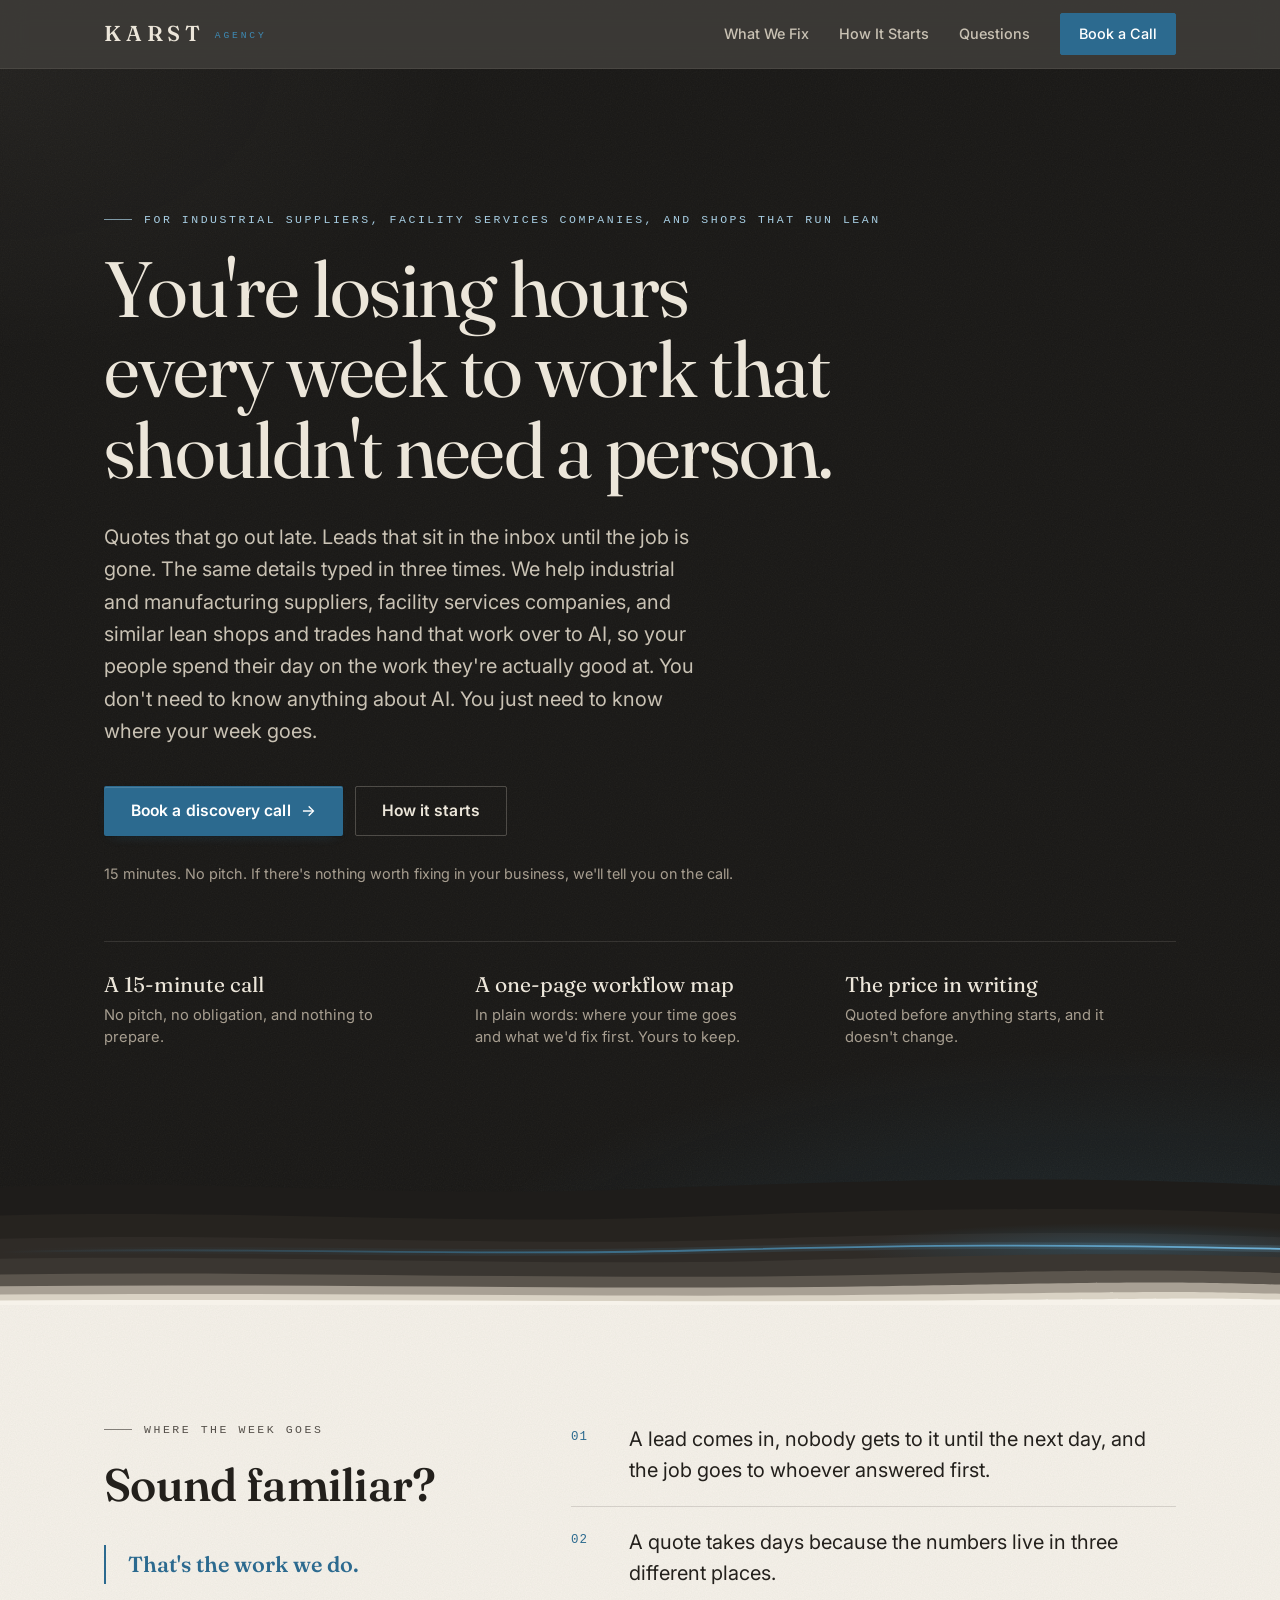
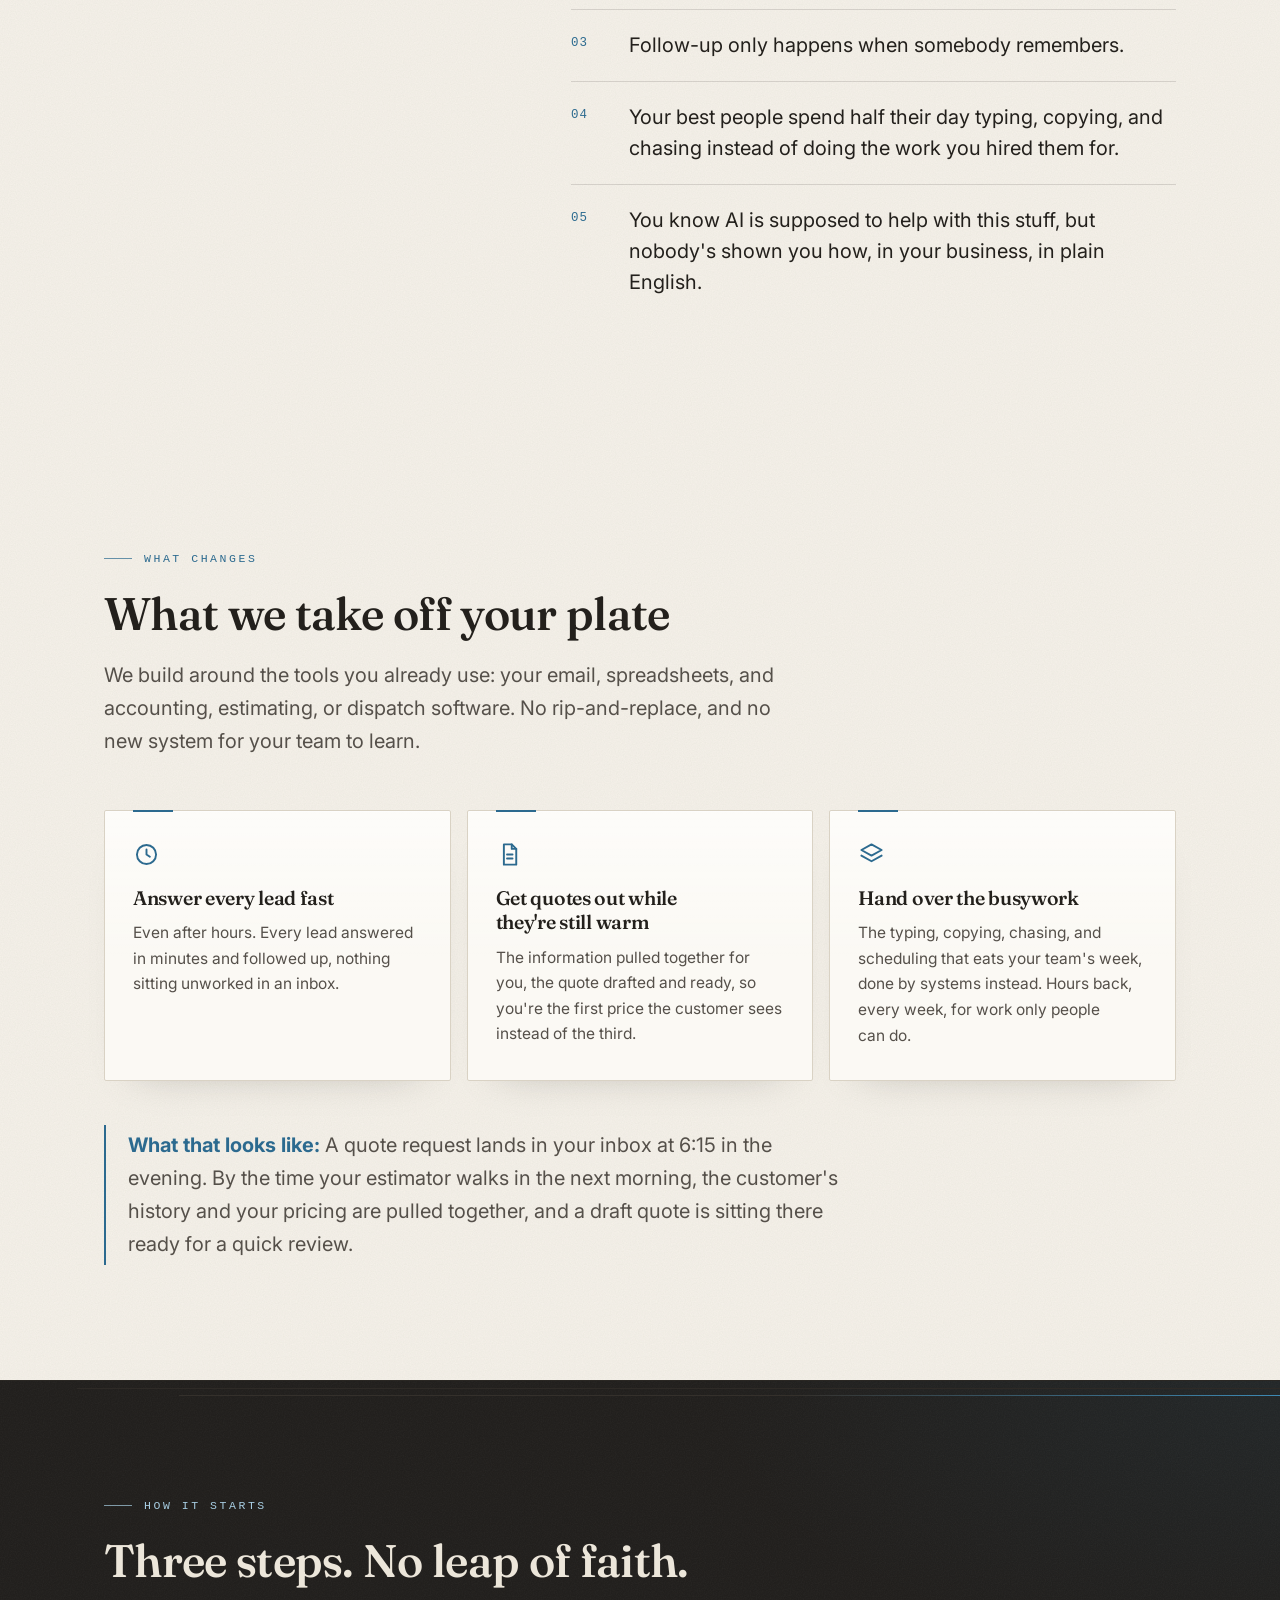
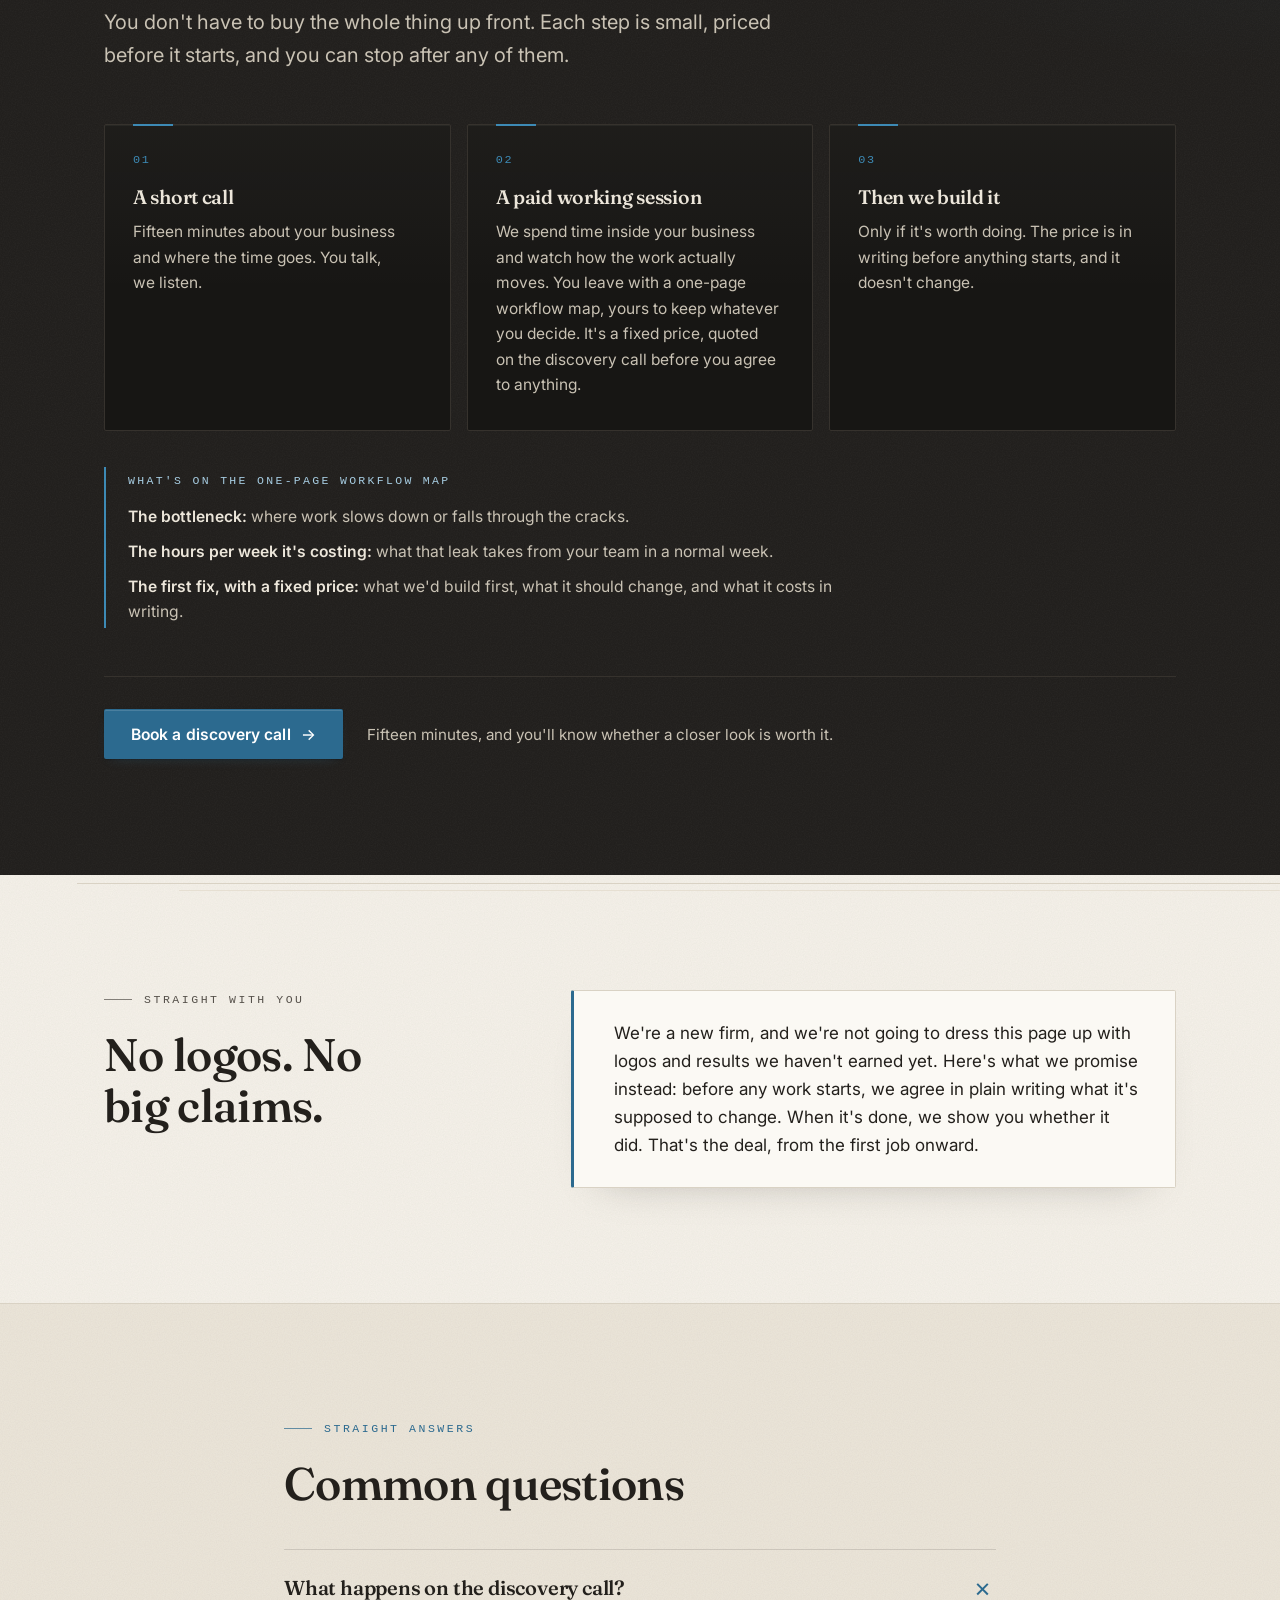
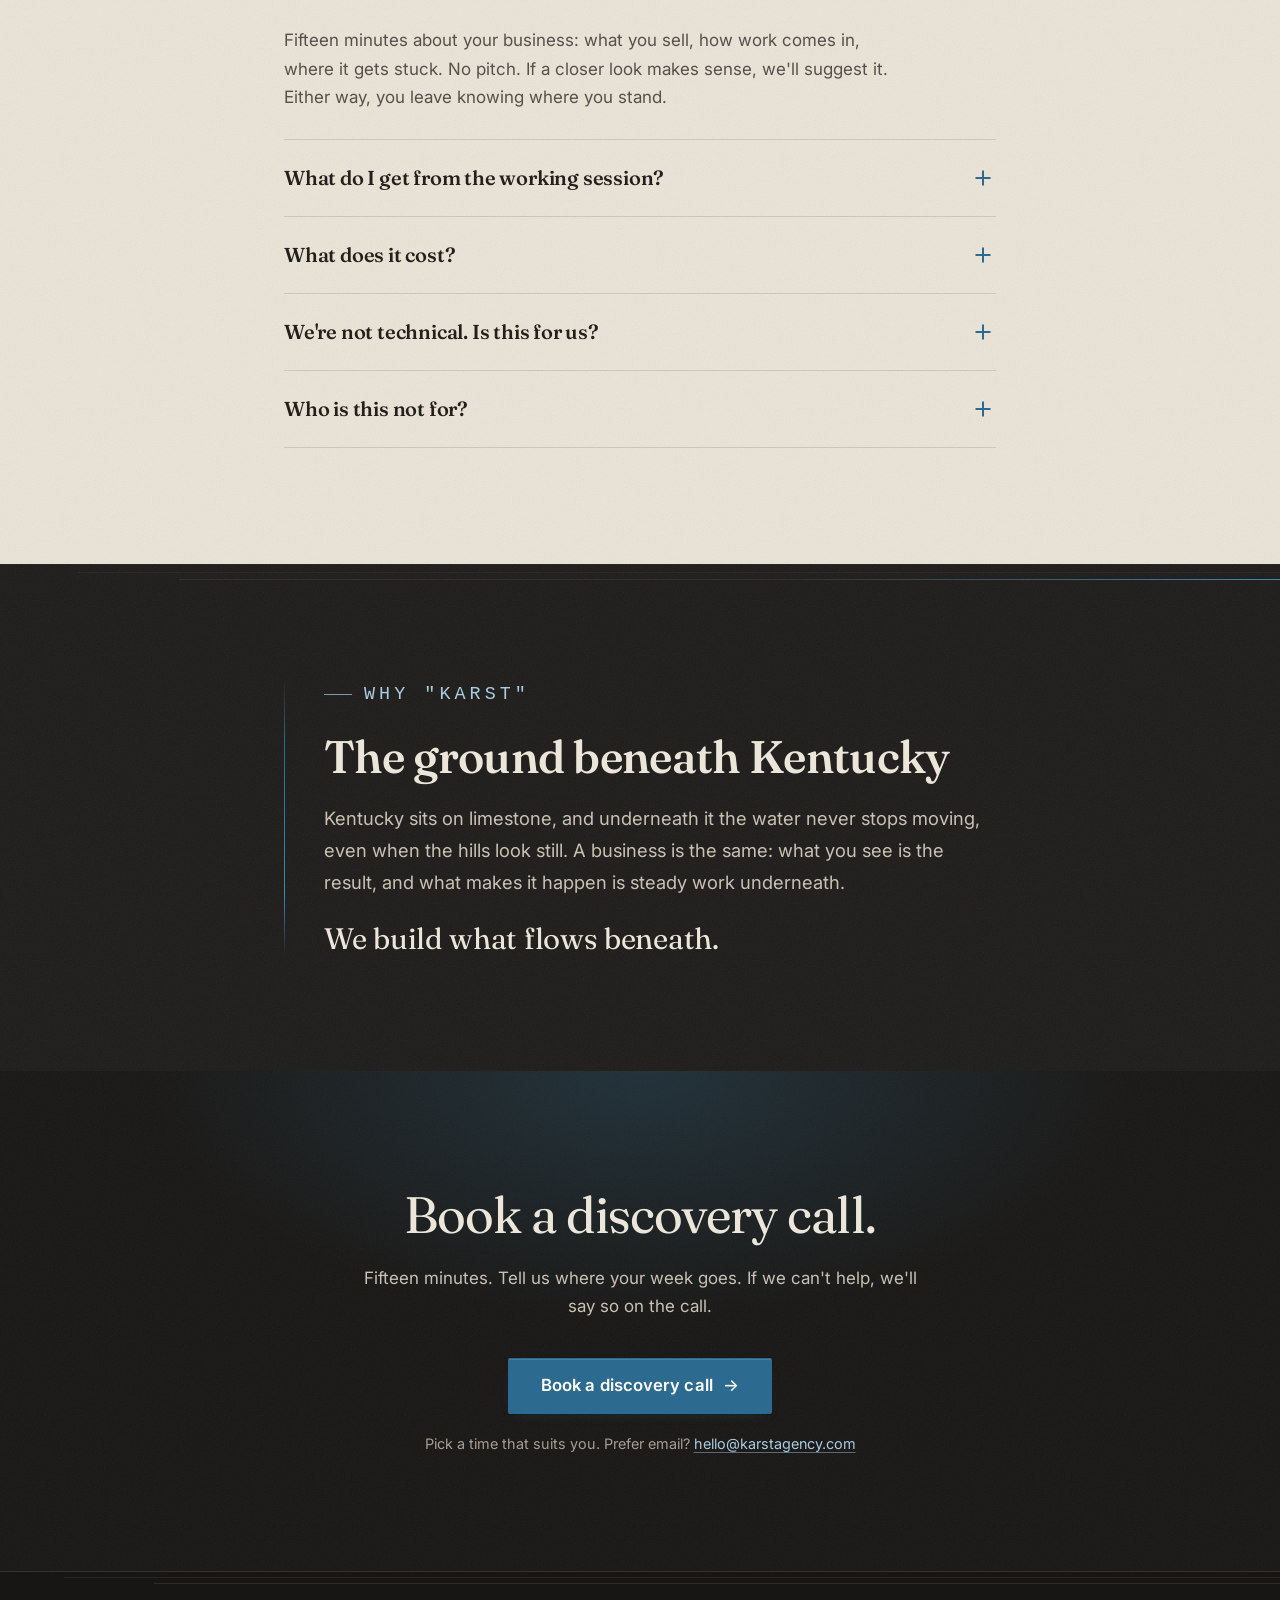
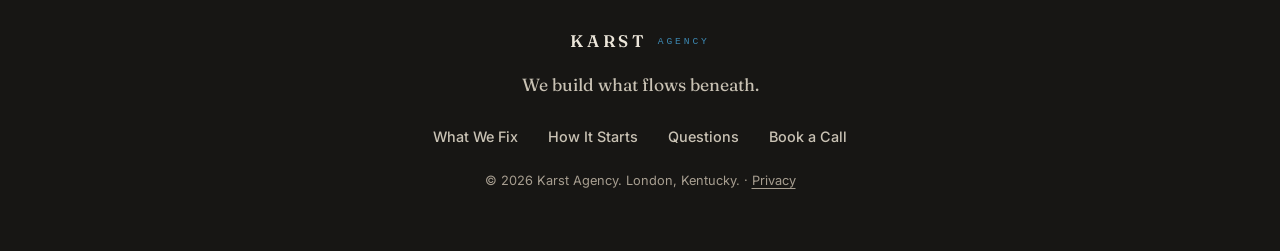
==== commit f3db630d: "Update hero eyebrow, page title, meta tags, and JSON-LD to name concrete audience types" ====
--- a/index.html
+++ b/index.html
@@ -12,8 +12,8 @@
 <script>document.documentElement.classList.add('js');</script>
 <meta charset="UTF-8">
 <meta name="viewport" content="width=device-width, initial-scale=1.0">
-<title>Karst Agency | AI help for shops and service companies</title>
-<meta name="description" content="You're losing hours every week to work that shouldn't need a person. Karst helps shops and service companies hand the typing, chasing, and slow follow-up to AI. Book a 15-minute discovery call.">
+<title>Karst Agency | AI help for industrial suppliers, facility services companies, and lean shops</title>
+<meta name="description" content="You're losing hours every week to work that shouldn't need a person. Karst helps industrial suppliers, facility services companies, and lean shops hand the typing, chasing, and slow follow-up to AI. Book a 15-minute discovery call.">
 <link rel="canonical" href="https://karstagency.com/">
 <meta name="theme-color" content="#171614">
 <link rel="icon" type="image/svg+xml" href="favicon.svg">
@@ -21,12 +21,12 @@
 <meta property="og:type" content="website">
 <meta property="og:url" content="https://karstagency.com/">
 <meta property="og:site_name" content="Karst Agency">
-<meta property="og:title" content="Karst Agency | AI help for shops and service companies">
-<meta property="og:description" content="You're losing hours every week to work that shouldn't need a person. Karst helps shops and service companies hand the typing, chasing, and slow follow-up to AI. Book a 15-minute discovery call.">
+<meta property="og:title" content="Karst Agency | AI help for industrial suppliers, facility services companies, and lean shops">
+<meta property="og:description" content="You're losing hours every week to work that shouldn't need a person. Karst helps industrial suppliers, facility services companies, and lean shops hand the typing, chasing, and slow follow-up to AI. Book a 15-minute discovery call.">
 <meta property="og:image" content="https://karstagency.com/og-image.png">
 <meta name="twitter:card" content="summary_large_image">
-<meta name="twitter:title" content="Karst Agency | AI help for shops and service companies">
-<meta name="twitter:description" content="You're losing hours every week to work that shouldn't need a person. Karst helps shops and service companies hand the typing, chasing, and slow follow-up to AI.">
+<meta name="twitter:title" content="Karst Agency | AI help for industrial suppliers, facility services companies, and lean shops">
+<meta name="twitter:description" content="You're losing hours every week to work that shouldn't need a person. Karst helps industrial suppliers, facility services companies, and lean shops hand the typing, chasing, and slow follow-up to AI.">
 <meta name="twitter:image" content="https://karstagency.com/og-image.png">
 <script type="application/ld+json">
 {
@@ -34,7 +34,7 @@
   "@type": "ProfessionalService",
   "name": "Karst Agency",
   "url": "https://karstagency.com/",
-  "description": "Karst helps shops and service companies hand the typing, chasing, and slow follow-up to AI, so their people spend the day on the work they're good at.",
+  "description": "Karst helps industrial suppliers, facility services companies, and lean shops hand the typing, chasing, and slow follow-up to AI, so their people spend the day on the work they're good at.",
   "slogan": "We build what flows beneath",
   "email": "hello@karstagency.com",
   "address": {
@@ -126,7 +126,7 @@
 
   <section class="hero">
     <div class="wrap">
-      <p class="eyebrow">For shops and service companies that run lean</p>
+      <p class="eyebrow">For industrial suppliers, facility services companies, and shops that run lean</p>
       <h1>You're losing hours every week to work that shouldn't need a person.</h1>
       <p class="hero-sub">Quotes that go out late. Leads that sit in the inbox until the job is gone. The same details typed in three times. We help industrial and manufacturing suppliers, facility services companies, and similar lean shops and trades hand that work over to AI, so your people spend their day on the work they're actually good at. You don't need to know anything about AI. You just need to know where your week goes.</p>
       <div class="hero-ctas">
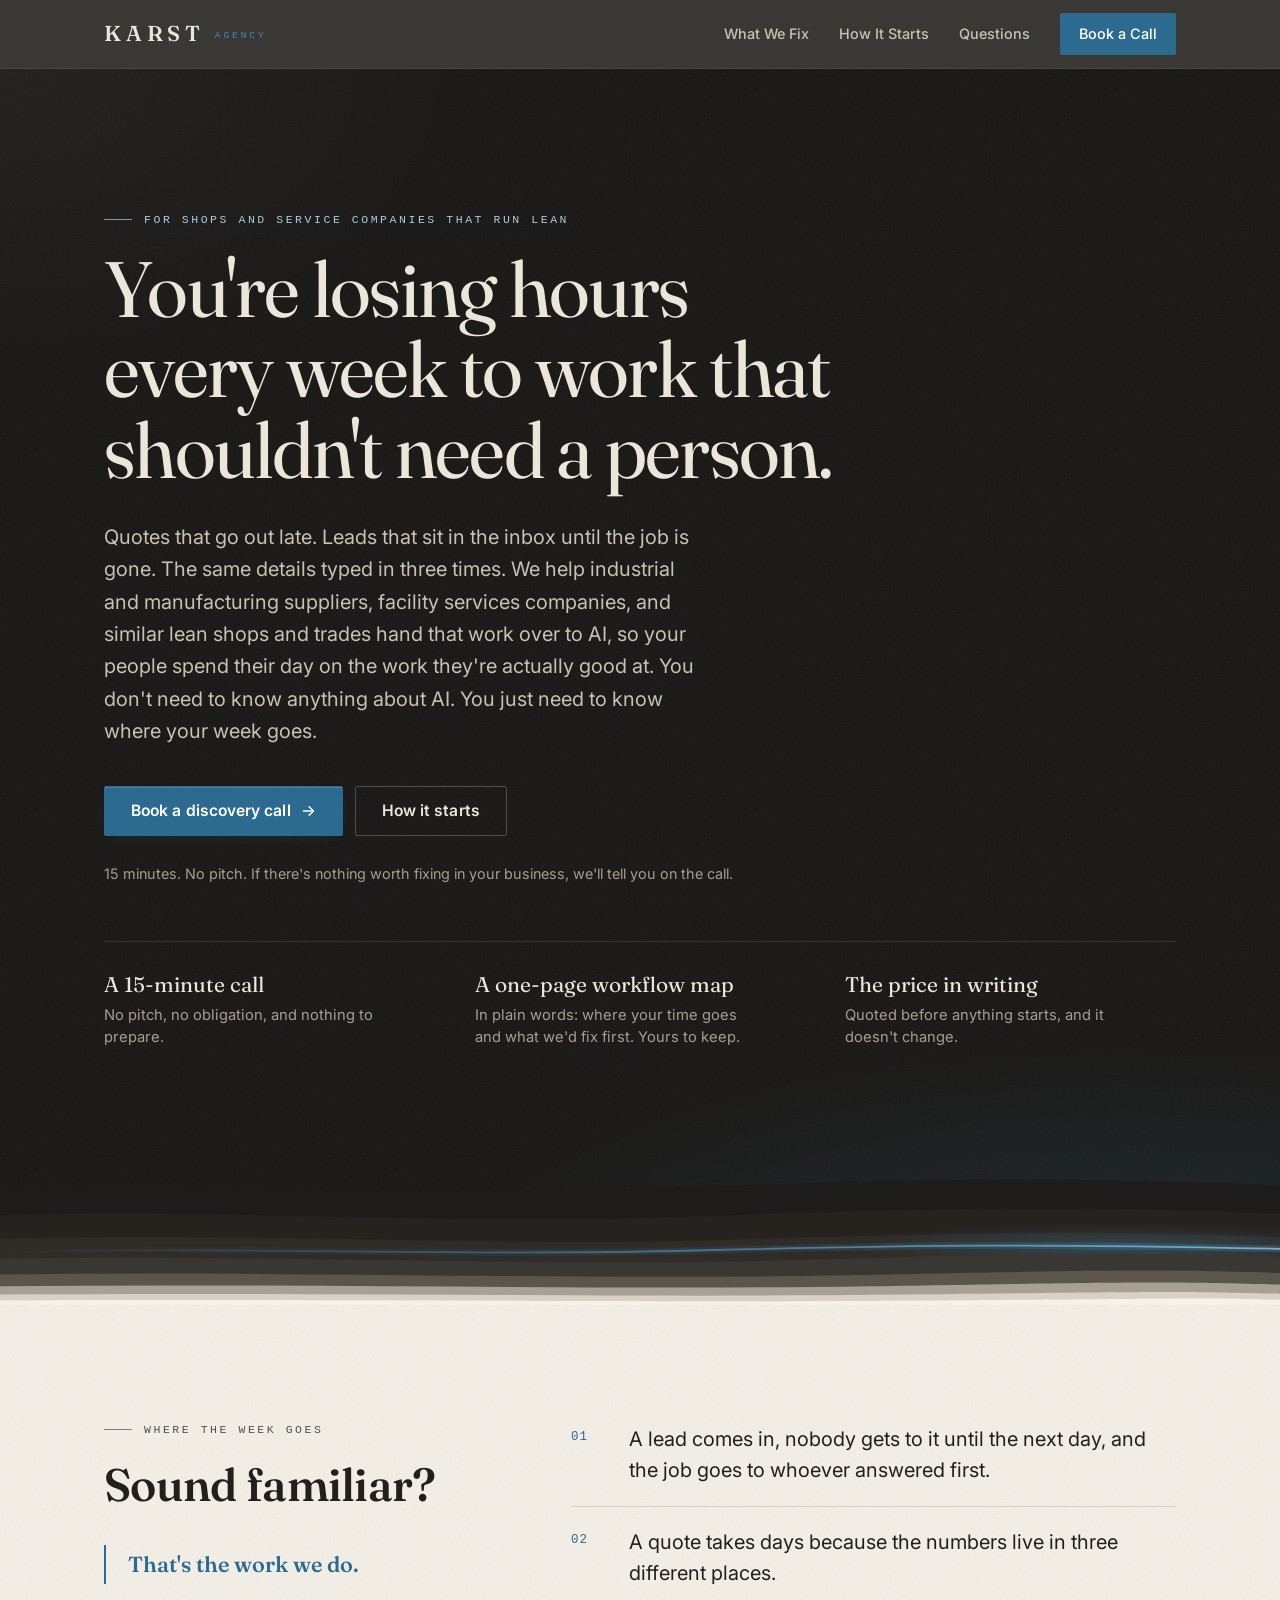
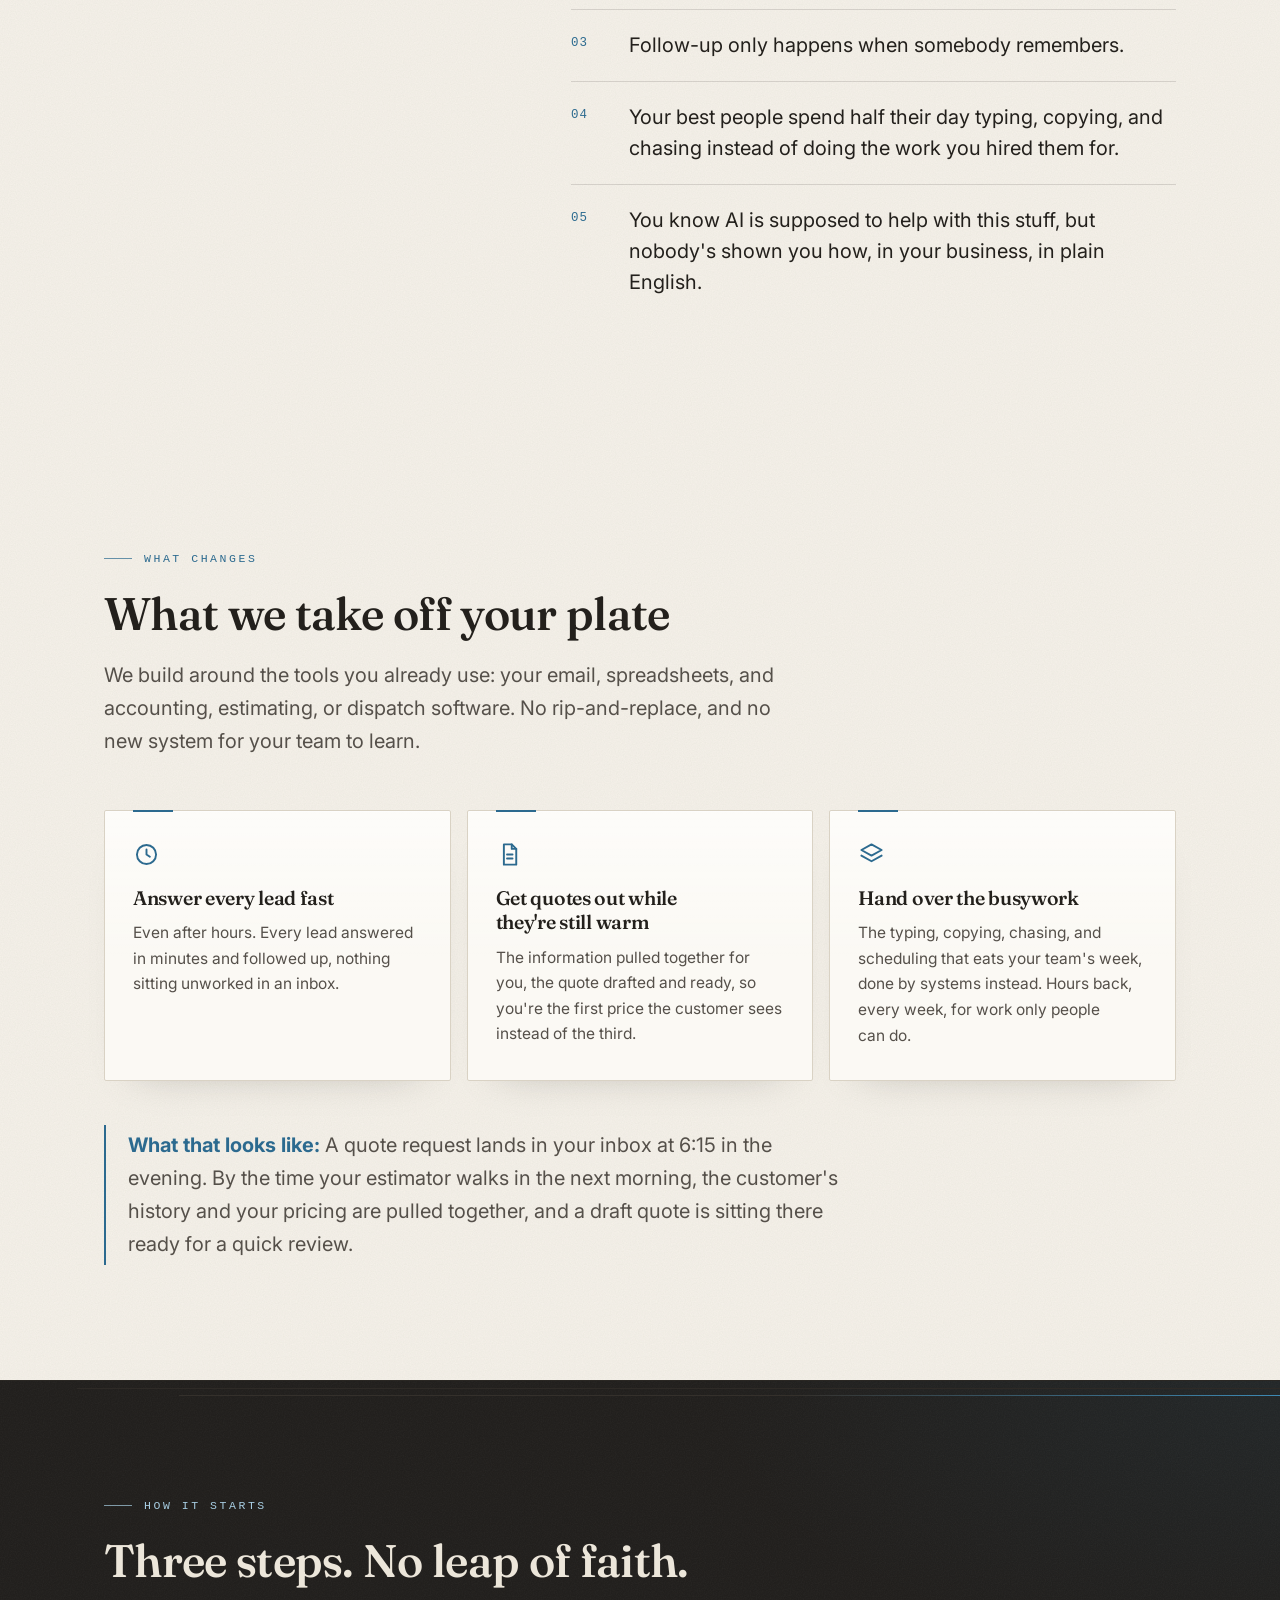
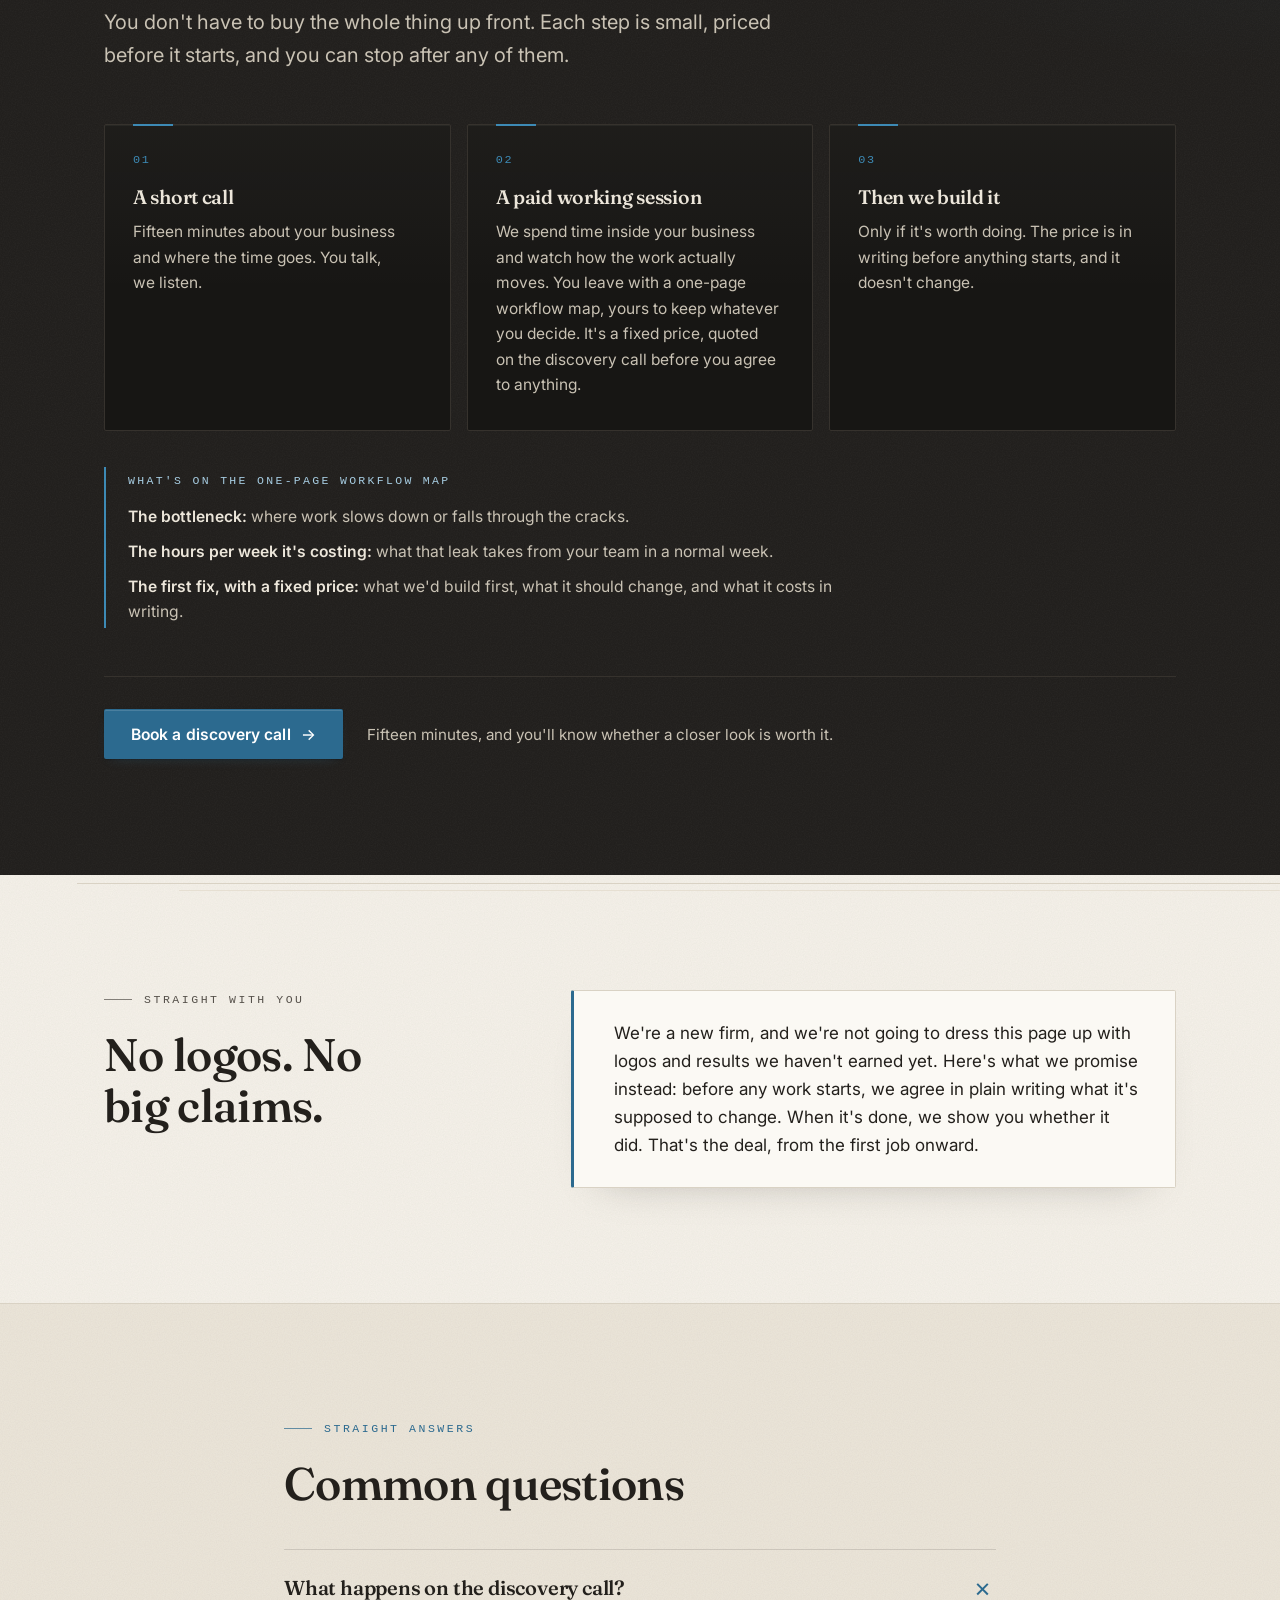
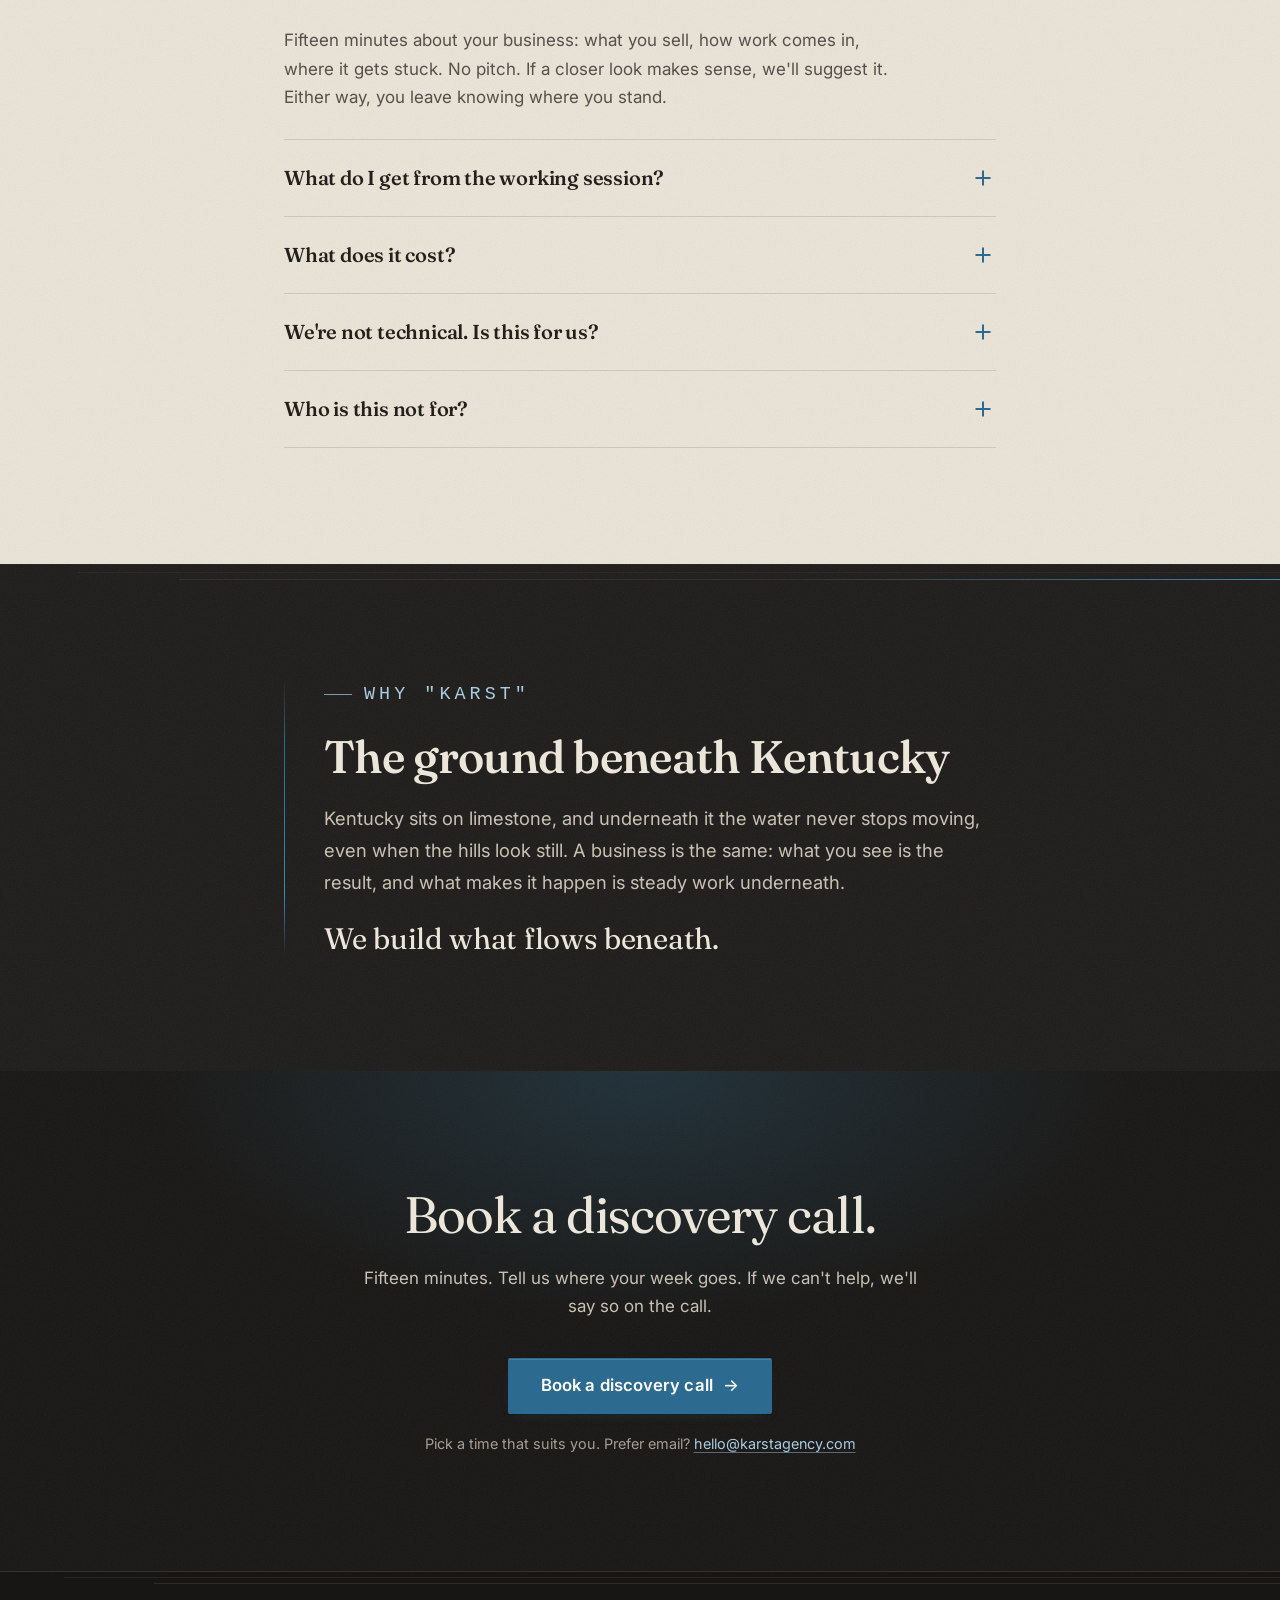
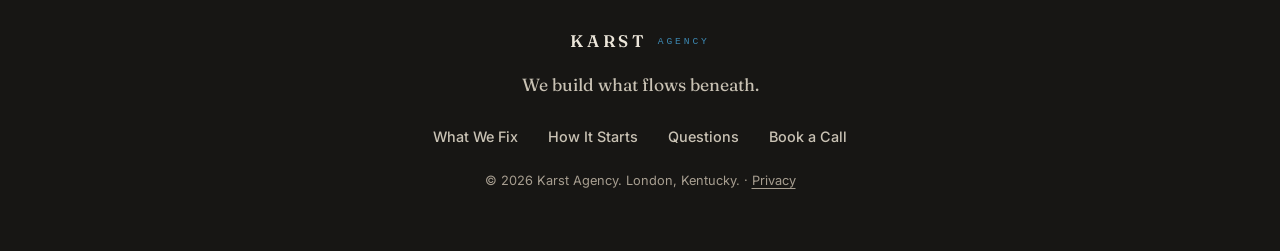
==== commit 6397abc2: "Generalize audience label back to shops and service companies (specifics stay in hero paragraph)" ====
--- a/index.html
+++ b/index.html
@@ -12,8 +12,8 @@
 <script>document.documentElement.classList.add('js');</script>
 <meta charset="UTF-8">
 <meta name="viewport" content="width=device-width, initial-scale=1.0">
-<title>Karst Agency | AI help for industrial suppliers, facility services companies, and lean shops</title>
-<meta name="description" content="You're losing hours every week to work that shouldn't need a person. Karst helps industrial suppliers, facility services companies, and lean shops hand the typing, chasing, and slow follow-up to AI. Book a 15-minute discovery call.">
+<title>Karst Agency | AI help for shops and service companies</title>
+<meta name="description" content="You're losing hours every week to work that shouldn't need a person. Karst helps shops and service companies hand the typing, chasing, and slow follow-up to AI. Book a 15-minute discovery call.">
 <link rel="canonical" href="https://karstagency.com/">
 <meta name="theme-color" content="#171614">
 <link rel="icon" type="image/svg+xml" href="favicon.svg">
@@ -21,12 +21,12 @@
 <meta property="og:type" content="website">
 <meta property="og:url" content="https://karstagency.com/">
 <meta property="og:site_name" content="Karst Agency">
-<meta property="og:title" content="Karst Agency | AI help for industrial suppliers, facility services companies, and lean shops">
-<meta property="og:description" content="You're losing hours every week to work that shouldn't need a person. Karst helps industrial suppliers, facility services companies, and lean shops hand the typing, chasing, and slow follow-up to AI. Book a 15-minute discovery call.">
+<meta property="og:title" content="Karst Agency | AI help for shops and service companies">
+<meta property="og:description" content="You're losing hours every week to work that shouldn't need a person. Karst helps shops and service companies hand the typing, chasing, and slow follow-up to AI. Book a 15-minute discovery call.">
 <meta property="og:image" content="https://karstagency.com/og-image.png">
 <meta name="twitter:card" content="summary_large_image">
-<meta name="twitter:title" content="Karst Agency | AI help for industrial suppliers, facility services companies, and lean shops">
-<meta name="twitter:description" content="You're losing hours every week to work that shouldn't need a person. Karst helps industrial suppliers, facility services companies, and lean shops hand the typing, chasing, and slow follow-up to AI.">
+<meta name="twitter:title" content="Karst Agency | AI help for shops and service companies">
+<meta name="twitter:description" content="You're losing hours every week to work that shouldn't need a person. Karst helps shops and service companies hand the typing, chasing, and slow follow-up to AI.">
 <meta name="twitter:image" content="https://karstagency.com/og-image.png">
 <script type="application/ld+json">
 {
@@ -34,7 +34,7 @@
   "@type": "ProfessionalService",
   "name": "Karst Agency",
   "url": "https://karstagency.com/",
-  "description": "Karst helps industrial suppliers, facility services companies, and lean shops hand the typing, chasing, and slow follow-up to AI, so their people spend the day on the work they're good at.",
+  "description": "Karst helps shops and service companies hand the typing, chasing, and slow follow-up to AI, so their people spend the day on the work they're good at.",
   "slogan": "We build what flows beneath",
   "email": "hello@karstagency.com",
   "address": {
@@ -126,7 +126,7 @@
 
   <section class="hero">
     <div class="wrap">
-      <p class="eyebrow">For industrial suppliers, facility services companies, and shops that run lean</p>
+      <p class="eyebrow">For shops and service companies that run lean</p>
       <h1>You're losing hours every week to work that shouldn't need a person.</h1>
       <p class="hero-sub">Quotes that go out late. Leads that sit in the inbox until the job is gone. The same details typed in three times. We help industrial and manufacturing suppliers, facility services companies, and similar lean shops and trades hand that work over to AI, so your people spend their day on the work they're actually good at. You don't need to know anything about AI. You just need to know where your week goes.</p>
       <div class="hero-ctas">
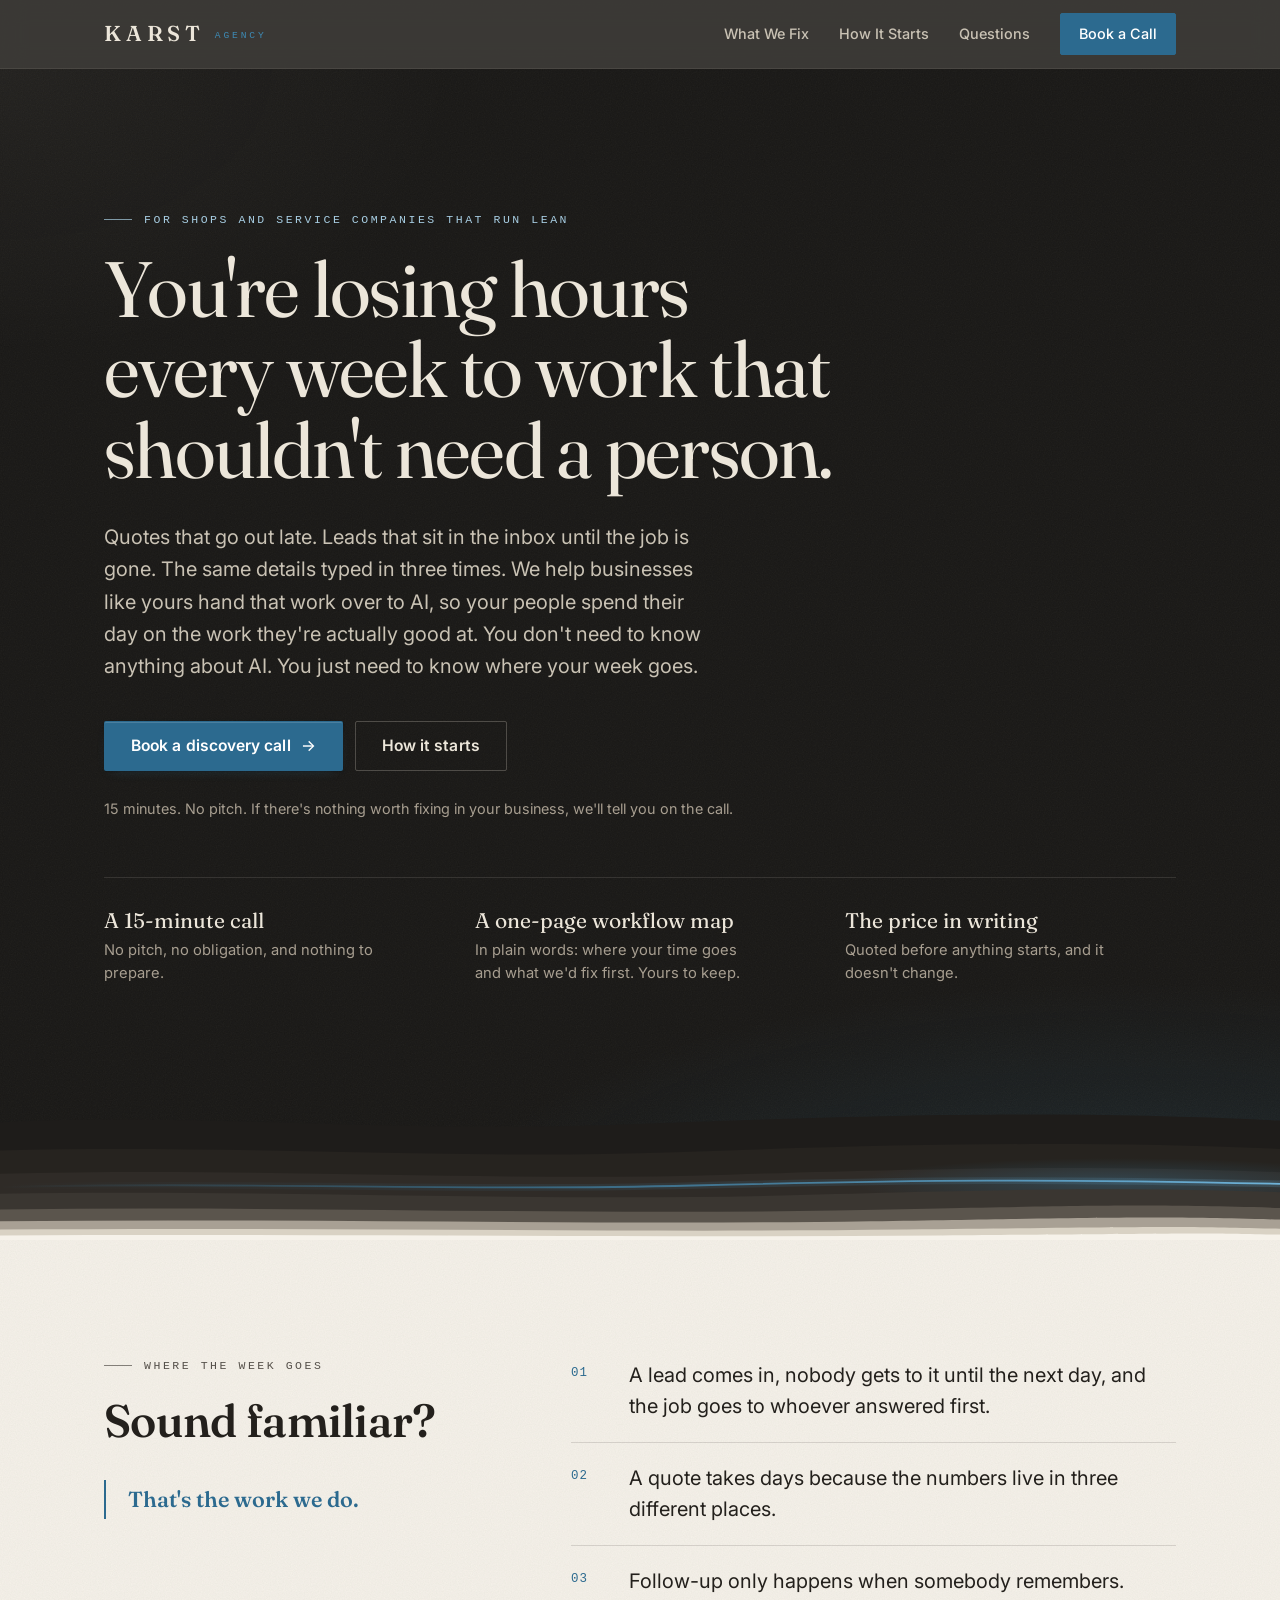
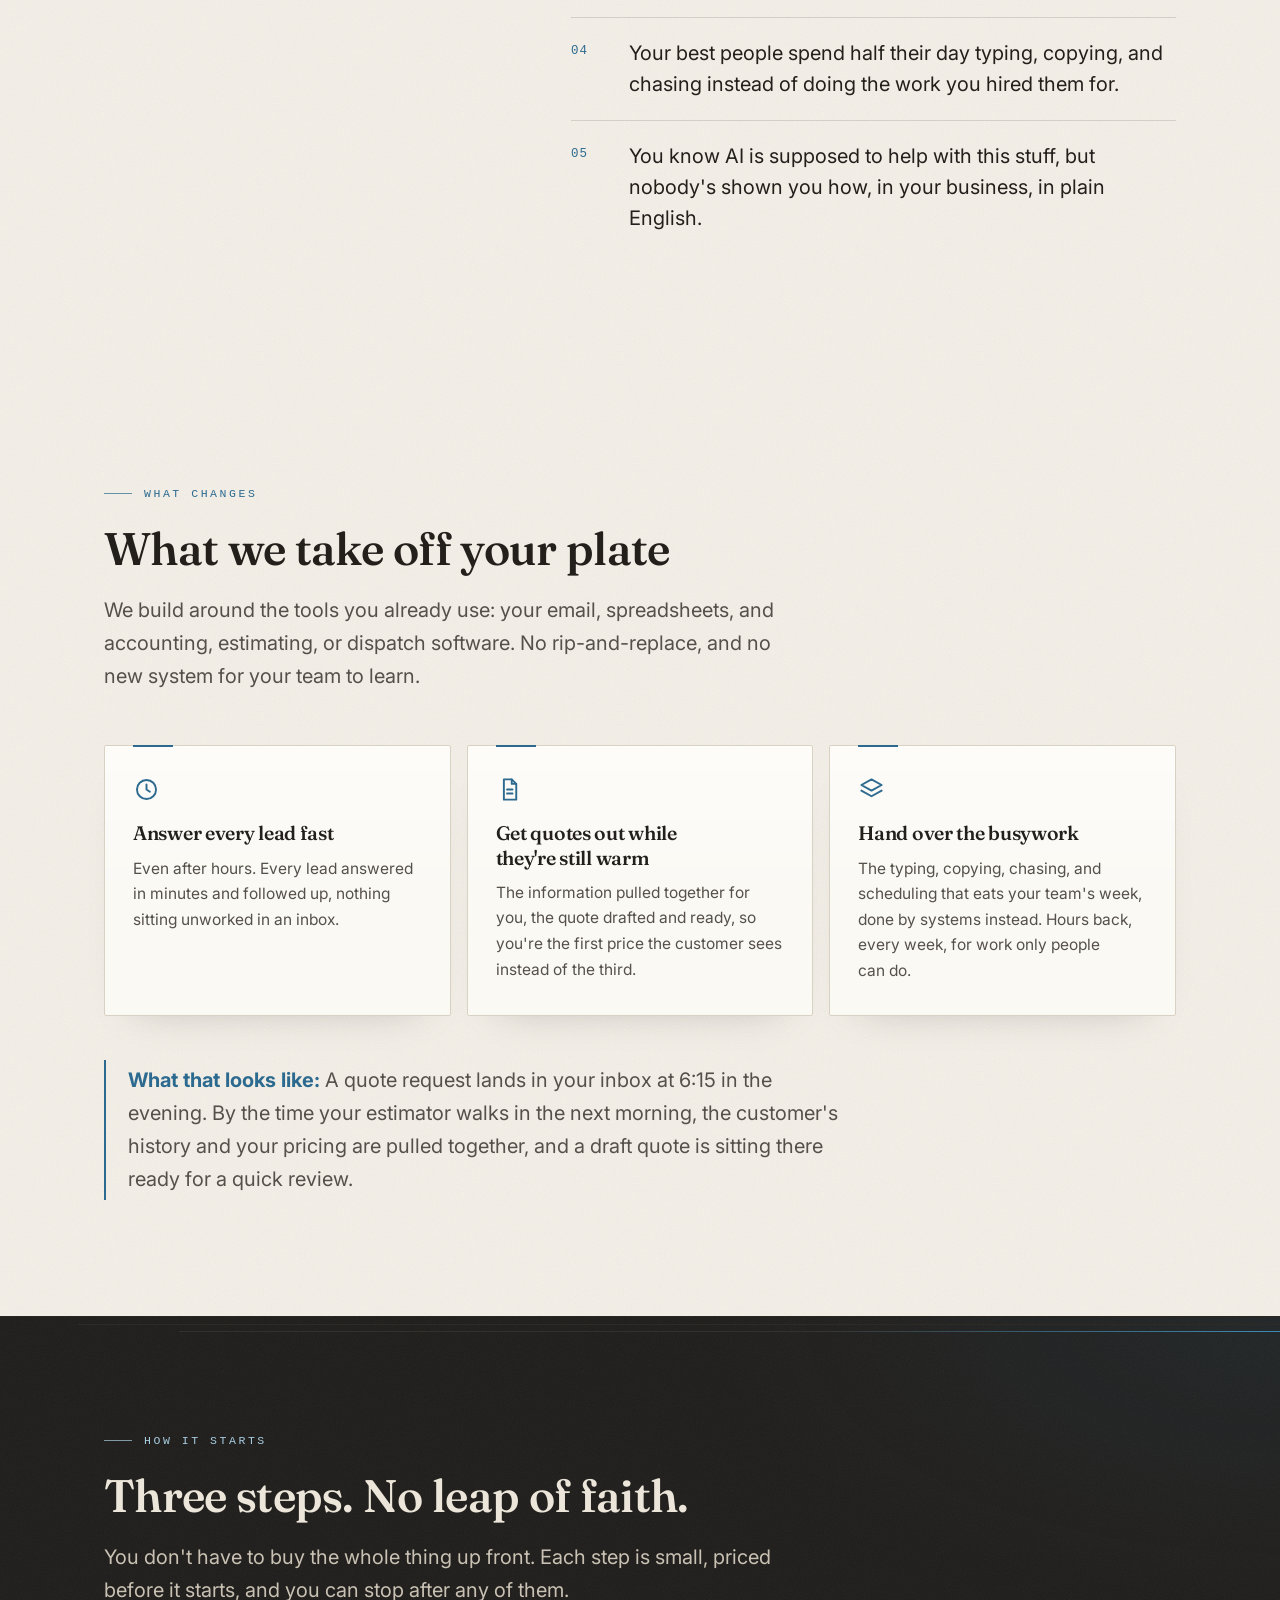
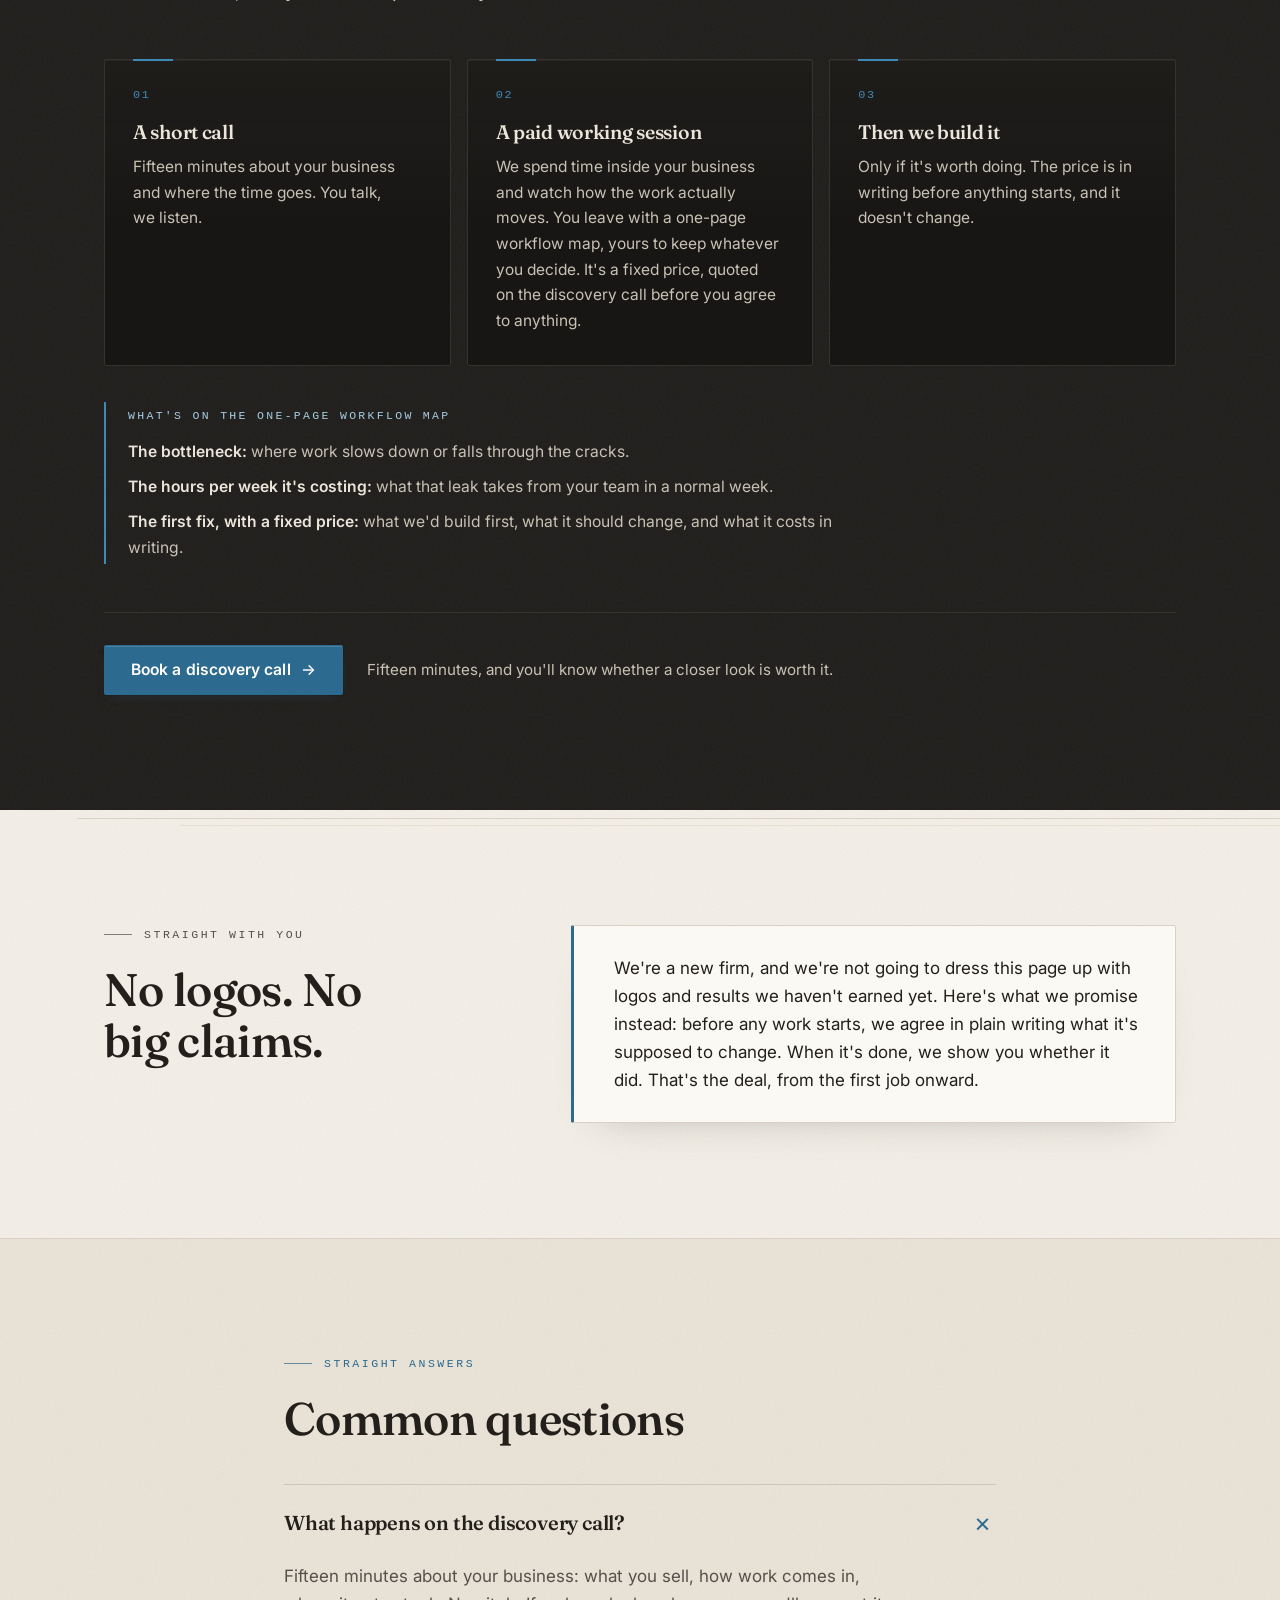
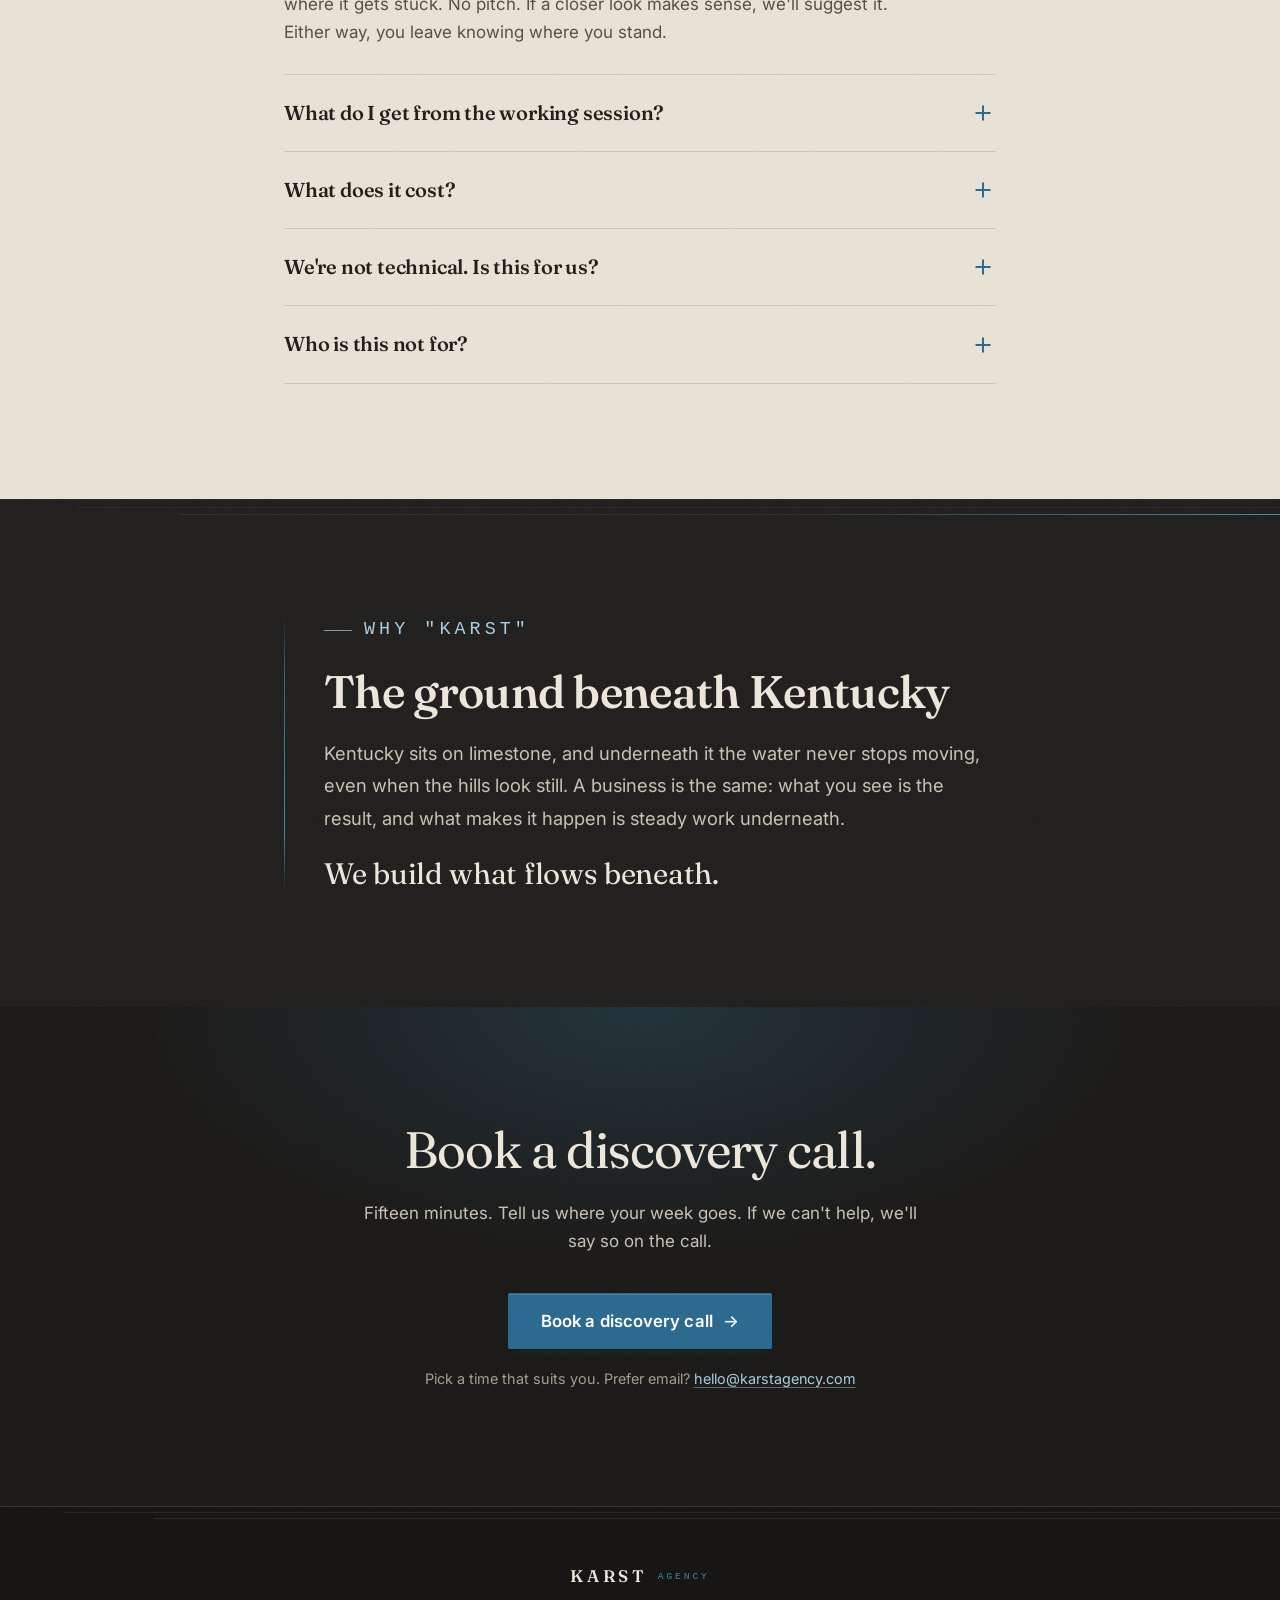
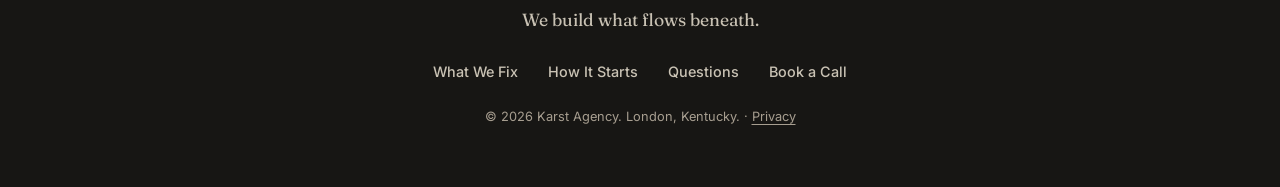
==== commit 59288435: "Generalize positioning sitewide: no named segments in public copy" ====
--- a/index.html
+++ b/index.html
@@ -128,7 +128,7 @@
     <div class="wrap">
       <p class="eyebrow">For shops and service companies that run lean</p>
       <h1>You're losing hours every week to work that shouldn't need a person.</h1>
-      <p class="hero-sub">Quotes that go out late. Leads that sit in the inbox until the job is gone. The same details typed in three times. We help industrial and manufacturing suppliers, facility services companies, and similar lean shops and trades hand that work over to AI, so your people spend their day on the work they're actually good at. You don't need to know anything about AI. You just need to know where your week goes.</p>
+      <p class="hero-sub">Quotes that go out late. Leads that sit in the inbox until the job is gone. The same details typed in three times. We help businesses like yours hand that work over to AI, so your people spend their day on the work they're actually good at. You don't need to know anything about AI. You just need to know where your week goes.</p>
       <div class="hero-ctas">
         <a class="btn btn-primary" href="https://calendly.com/karstagency/discovery-call">Book a discovery call</a>
         <a class="btn btn-ghost" href="#start">How it starts</a>
